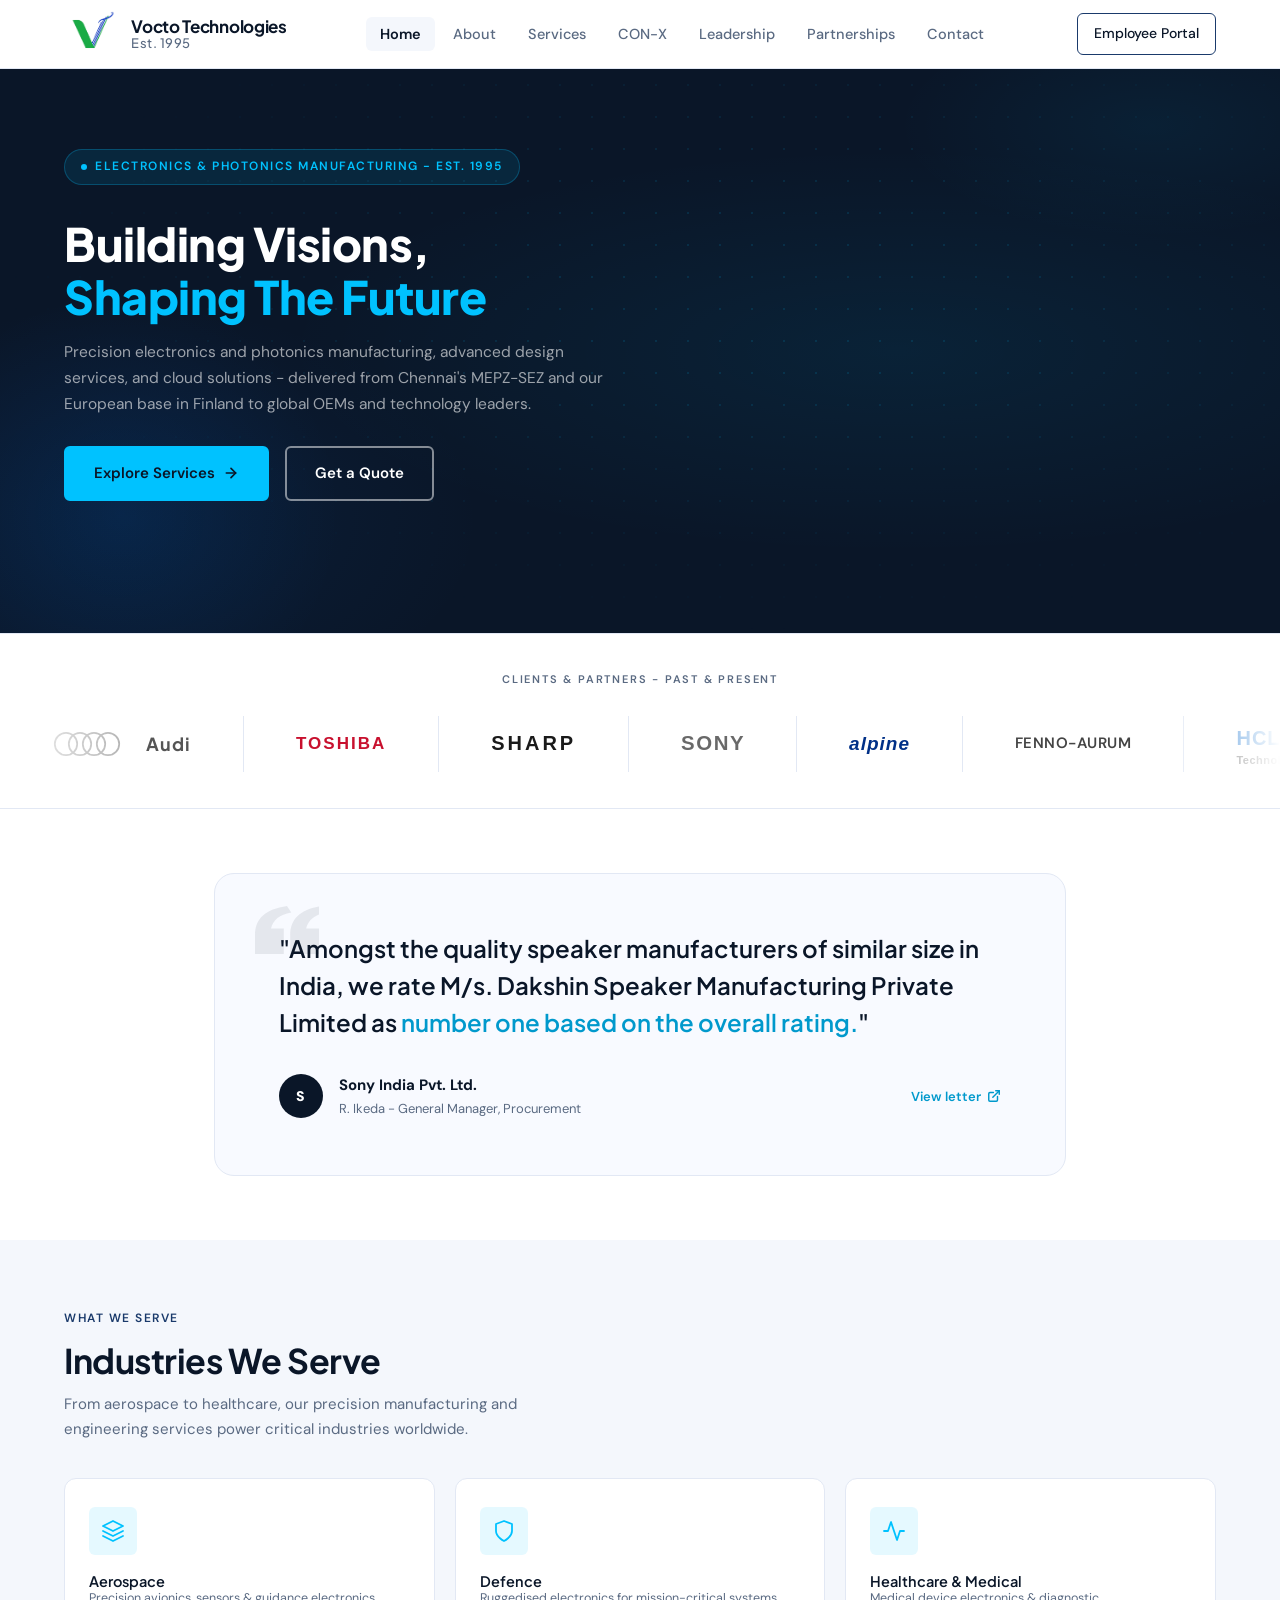
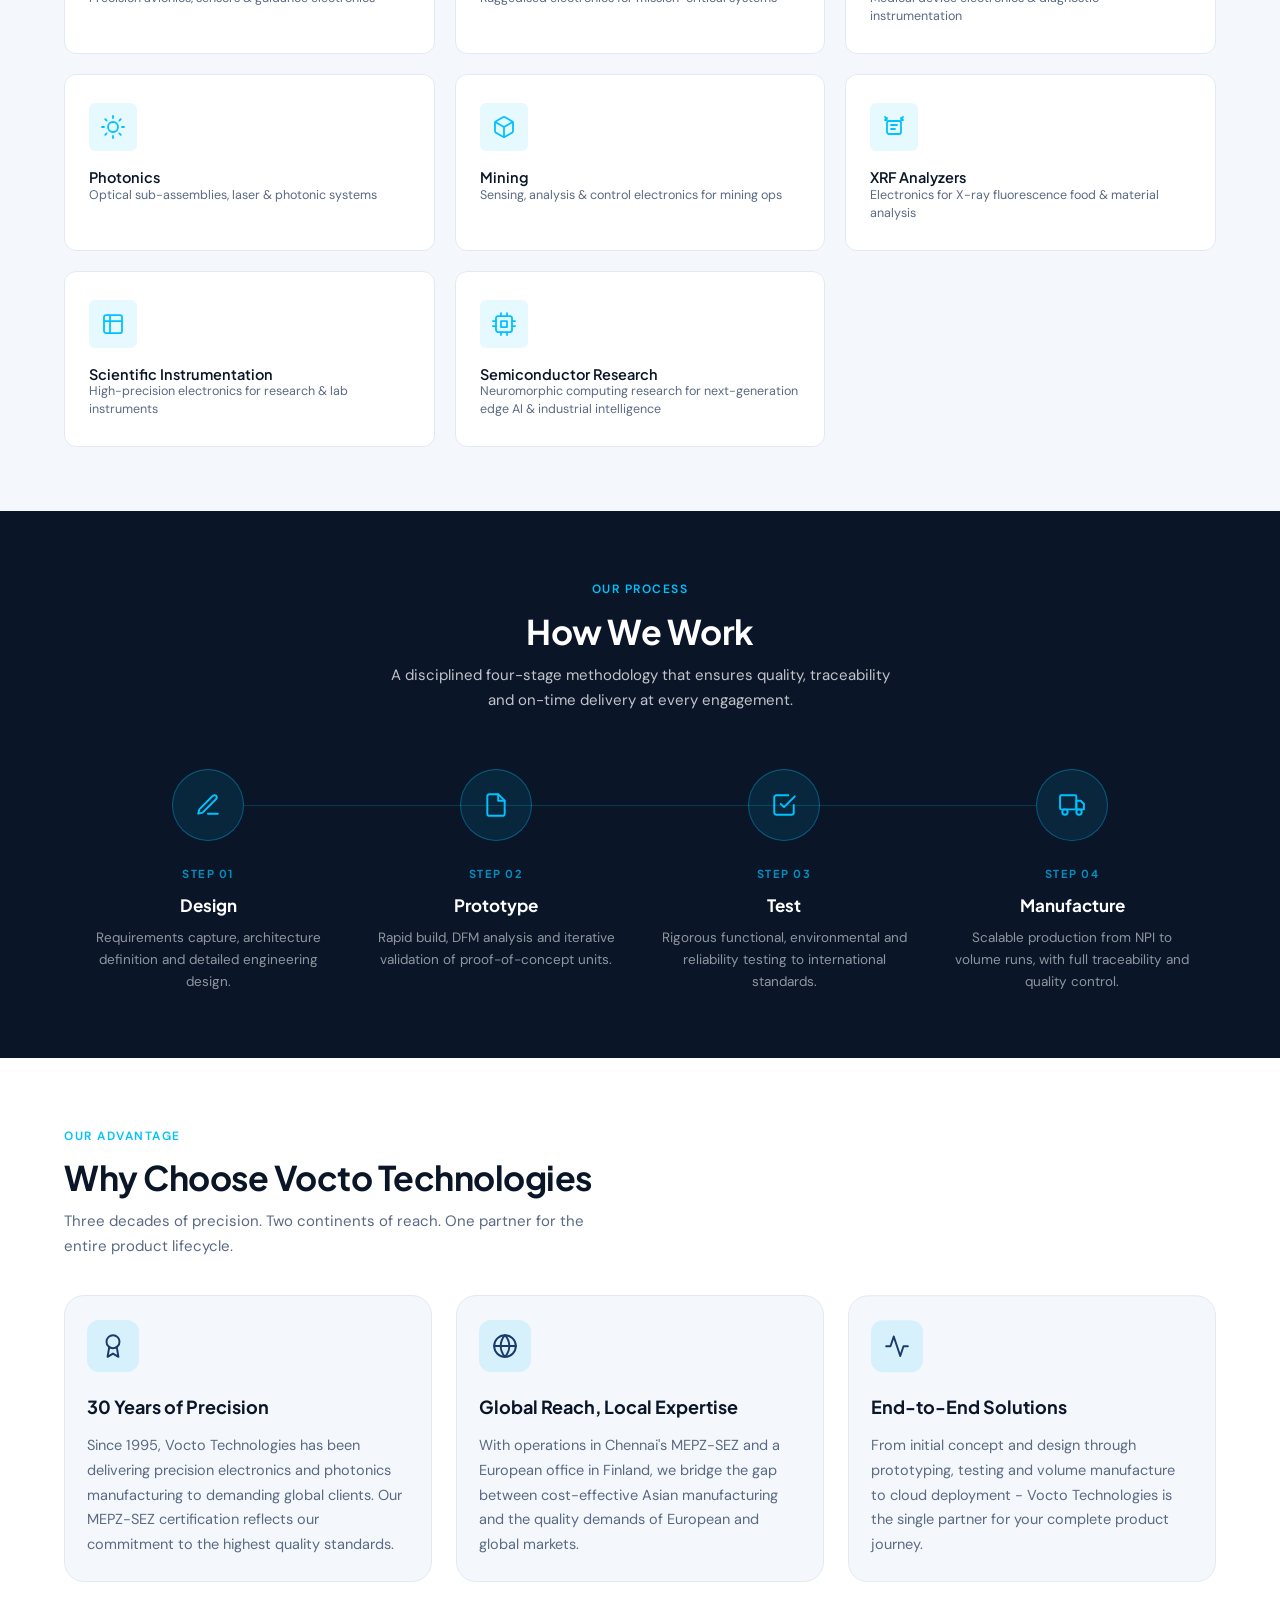
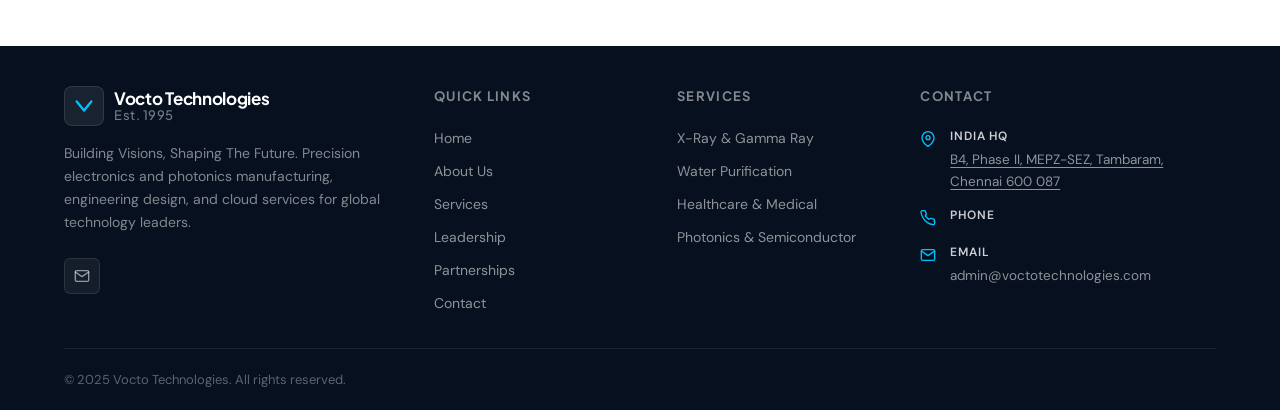
==== index.html @ 9bb6cfc8 "feat: careers page, footer resize, email/phone cleanup, no em dashes - Create /careers page with job" ====
<!DOCTYPE html>
<html lang="en">
<head>
  <!-- Google Analytics -->
  <script async src="https://www.googletagmanager.com/gtag/js?id=G-VE65S6VTBM"></script>
  <script>window.dataLayer=window.dataLayer||[];function gtag(){dataLayer.push(arguments)}gtag('js',new Date());gtag('config','G-VE65S6VTBM');</script>
  <meta charset="UTF-8" />
  <meta name="viewport" content="width=device-width, initial-scale=1.0" />
  <meta name="description" content="Vocto Technologies  -  Electronics, photonics manufacturing & engineering services from Chennai, India. Manufacturing, design, prototyping and cloud solutions for global clients." />
  <meta property="og:type" content="website" />
  <meta property="og:url" content="https://voctotech.com/" />
  <meta property="og:title" content="Vocto Technologies  -  Electronics &amp; Photonics Manufacturing, Chennai" />
  <meta property="og:description" content="30 years of precision electronics and photonics manufacturing. MEPZ-SEZ certified, ISO 9001:2000. Serving aerospace, defence, healthcare and global OEMs from Chennai, India and Finland." />
  <meta property="og:image" content="https://voctotech.com/logo.png" />
  <meta name="twitter:card" content="summary" />
  <meta name="twitter:title" content="Vocto Technologies" />
  <meta name="twitter:description" content="Precision electronics &amp; photonics manufacturing. EST. 1995. Chennai, India &amp; Finland." />
  <title>Vocto Technologies  -  Building Visions, Shaping The Future</title>
  <link rel="stylesheet" href="styles.css" />
  <link rel="icon" type="image/png" href="logo.png" />
  <link rel="apple-touch-icon" href="logo.png" />
</head>
<body>

  <!-- NAVIGATION -->
  <nav class="navbar" id="navbar">
    <div class="container">
      <div class="navbar-inner">
        <a href="/" class="logo" aria-label="Vocto Technologies Home">
          <img src="logo.png" alt="Vocto Technologies logo" class="logo-img" />
          <div class="logo-text">
            Vocto Technologies
            
          <span>Est. 1995</span>
          </div>
        </a>

        <ul class="nav-links" role="navigation">
          <li><a href="/" class="active">Home</a></li>
          <li><a href="/about">About</a></li>
          <li><a href="/services">Services</a></li>
          <li><a href="/con-x">CON-X</a></li>
          <li><a href="/leadership">Leadership</a></li>
          <li><a href="/partnerships">Partnerships</a></li>
          <li><a href="/contact">Contact</a></li>
        </ul>

        <a href="/portal/" class="btn-portal desktop-only">Employee Portal</a>

        <button class="hamburger" id="hamburger" aria-label="Toggle menu" aria-expanded="false">
          <span></span><span></span><span></span>
        </button>
      </div>

      <nav class="mobile-nav" id="mobileNav" aria-label="Mobile navigation">
        <a href="/" class="active">Home</a>
        <a href="/about">About</a>
        <a href="/services">Services</a>
        <a href="/con-x">CON-X</a>
        <a href="/leadership">Leadership</a>
        <a href="/partnerships">Partnerships</a>
        <a href="/contact">Contact</a>
        <a href="/portal/">Employee Portal</a>
      </nav>
    </div>
  </nav>

  <!-- HERO -->
  <section class="hero">
    <div class="container">
      <div class="hero-content">
        <div class="hero-badge">Electronics &amp; Photonics Manufacturing  -  Est. 1995</div>
        <h1>Building Visions,<br><span class="accent">Shaping The Future</span></h1>
        <p class="hero-sub">
          Precision electronics and photonics manufacturing, advanced design services, and cloud solutions  -  delivered from Chennai's MEPZ-SEZ and our European base in Finland to global OEMs and technology leaders.
        </p>
        <div class="hero-buttons">
          <a href="/services" class="btn btn-primary">
            Explore Services
            <svg xmlns="http://www.w3.org/2000/svg" width="16" height="16" viewBox="0 0 24 24" fill="none" stroke="currentColor" stroke-width="2.5" stroke-linecap="round" stroke-linejoin="round"><line x1="5" y1="12" x2="19" y2="12"/><polyline points="12 5 19 12 12 19"/></svg>
          </a>
          <a href="/contact" class="btn btn-outline">Get a Quote</a>
        </div>
        <div class="stats-bar">
          <div class="stat-item"><div class="stat-value">30+</div><div class="stat-label">Years Experience</div></div>
          <div class="stat-item"><div class="stat-value">4</div><div class="stat-label">Service Lines</div></div>
          <div class="stat-item"><div class="stat-value">2</div><div class="stat-label">Global Offices</div></div>
        </div>
      </div>
    </div>
  </section>

  <!-- CLIENT MARQUEE -->
  <div class="marquee-section">
    <div class="marquee-label">Clients &amp; Partners  -  Past &amp; Present</div>
    <div class="marquee-outer">
      <div class="marquee-track">
        <!-- Set 1 -->
        <div class="marquee-item">
          <svg class="brand-svg" viewBox="0 0 120 40" xmlns="http://www.w3.org/2000/svg">
            <circle cx="20" cy="20" r="16" fill="none" stroke="#888" stroke-width="2.5"/>
            <circle cx="40" cy="20" r="16" fill="none" stroke="#888" stroke-width="2.5"/>
            <circle cx="60" cy="20" r="16" fill="none" stroke="#888" stroke-width="2.5"/>
            <circle cx="80" cy="20" r="16" fill="none" stroke="#888" stroke-width="2.5"/>
          </svg>
          <span class="brand-name">Audi</span>
        </div>
        <div class="marquee-item">
          <span class="brand-wordmark toshiba">TOSHIBA</span>
        </div>
        <div class="marquee-item">
          <span class="brand-wordmark sharp">SHARP</span>
        </div>
        <div class="marquee-item">
          <svg class="brand-svg sony-svg" viewBox="0 0 80 28" xmlns="http://www.w3.org/2000/svg">
            <text x="0" y="22" font-family="Arial,sans-serif" font-weight="900" font-size="26" letter-spacing="2" fill="#1a1a1a">SONY</text>
          </svg>
        </div>
        <div class="marquee-item">
          <span class="brand-wordmark alpine">alpine</span>
        </div>
        <div class="marquee-item">
          <span class="brand-wordmark fenno">FENNO-AURUM</span>
        </div>
        <div class="marquee-item">
          <span class="brand-wordmark hcl">HCL <span class="hcl-sub">Technologies</span></span>
        </div>
        <!-- Set 2 (duplicate for seamless loop) -->
        <div class="marquee-item">
          <svg class="brand-svg" viewBox="0 0 120 40" xmlns="http://www.w3.org/2000/svg">
            <circle cx="20" cy="20" r="16" fill="none" stroke="#888" stroke-width="2.5"/>
            <circle cx="40" cy="20" r="16" fill="none" stroke="#888" stroke-width="2.5"/>
            <circle cx="60" cy="20" r="16" fill="none" stroke="#888" stroke-width="2.5"/>
            <circle cx="80" cy="20" r="16" fill="none" stroke="#888" stroke-width="2.5"/>
          </svg>
          <span class="brand-name">Audi</span>
        </div>
        <div class="marquee-item">
          <span class="brand-wordmark toshiba">TOSHIBA</span>
        </div>
        <div class="marquee-item">
          <span class="brand-wordmark sharp">SHARP</span>
        </div>
        <div class="marquee-item">
          <svg class="brand-svg sony-svg" viewBox="0 0 80 28" xmlns="http://www.w3.org/2000/svg">
            <text x="0" y="22" font-family="Arial,sans-serif" font-weight="900" font-size="26" letter-spacing="2" fill="#1a1a1a">SONY</text>
          </svg>
        </div>
        <div class="marquee-item">
          <span class="brand-wordmark alpine">alpine</span>
        </div>
        <div class="marquee-item">
          <span class="brand-wordmark fenno">FENNO-AURUM</span>
        </div>
        <div class="marquee-item">
          <span class="brand-wordmark hcl">HCL <span class="hcl-sub">Technologies</span></span>
        </div>
      </div>
    </div>
  </div>

  <!-- TESTIMONIAL -->
  <section class="section section-white">
    <div class="container" style="max-width:900px;">
      <div style="background:#F8FAFF;border:1px solid var(--border);border-radius:var(--radius-lg);padding:56px 64px;position:relative;">
        <svg style="position:absolute;top:32px;left:40px;opacity:0.08;" width="64" height="48" viewBox="0 0 64 48" fill="var(--navy)"><path d="M0 48V29.333C0 12.267 10.667 3.2 32 0l4.267 6.4C24.533 8.533 18.133 13.867 16 22.4H28.8V48H0zm35.2 0V29.333C35.2 12.267 45.867 3.2 67.2 0l4.267 6.4C59.733 8.533 53.333 13.867 51.2 22.4H64V48H35.2z"/></svg>
        <p style="font-family:var(--font-head);font-size:clamp(18px,2.5vw,24px);font-weight:600;color:var(--navy);line-height:1.55;margin-bottom:32px;position:relative;">
          "Amongst the quality speaker manufacturers of similar size in India, we rate M/s. Dakshin Speaker Manufacturing Private Limited as <span style="color:var(--cyan-dark);">number one based on the overall rating.</span>"
        </p>
        <div style="display:flex;align-items:center;gap:16px;">
          <div style="width:44px;height:44px;background:var(--navy);border-radius:50%;display:flex;align-items:center;justify-content:center;flex-shrink:0;">
            <span style="color:white;font-weight:900;font-size:14px;letter-spacing:1px;">S</span>
          </div>
          <div>
            <div style="font-weight:700;color:var(--navy);font-size:15px;">Sony India Pvt. Ltd.</div>
            <div style="font-size:13px;color:var(--text-muted);">R. Ikeda  -  General Manager, Procurement</div>
          </div>
          <a href="#" onclick="openAppreciation('appreciation-sony.jpg','Sony India Customer Appreciation');return false;" style="margin-left:auto;font-size:13px;font-weight:600;color:var(--cyan-dark);display:flex;align-items:center;gap:6px;white-space:nowrap;">
            View letter
            <svg xmlns="http://www.w3.org/2000/svg" width="14" height="14" viewBox="0 0 24 24" fill="none" stroke="currentColor" stroke-width="2.5" stroke-linecap="round" stroke-linejoin="round"><path d="M18 13v6a2 2 0 0 1-2 2H5a2 2 0 0 1-2-2V8a2 2 0 0 1 2-2h6"/><polyline points="15 3 21 3 21 9"/><line x1="10" y1="14" x2="21" y2="3"/></svg>
          </a>
        </div>
      </div>
    </div>
  </section>

  <!-- LIGHTBOX -->
  <div id="appreciation-lightbox" style="display:none;position:fixed;inset:0;z-index:1000;background:rgba(0,0,0,0.92);align-items:center;justify-content:center;padding:24px;cursor:zoom-out;">
    <button onclick="closeAppreciation()" style="position:fixed;top:20px;right:24px;background:rgba(255,255,255,0.15);border:none;color:#fff;font-size:28px;width:44px;height:44px;border-radius:50%;cursor:pointer;display:flex;align-items:center;justify-content:center;">&#x2715;</button>
    <img id="appreciation-lightbox-img" src="" alt="" style="max-width:100%;max-height:90vh;border-radius:8px;box-shadow:0 24px 80px rgba(0,0,0,0.8);object-fit:contain;" />
  </div>

  <!-- INDUSTRIES WE SERVE -->
  <section class="section section-light">
    <div class="container">
      <div class="section-header">
        <span class="section-label dark">What We Serve</span>
        <h2 class="section-title">Industries We Serve</h2>
        <p class="section-desc">From aerospace to healthcare, our precision manufacturing and engineering services power critical industries worldwide.</p>
      </div>
      <div class="industries-grid">

        <!-- Aerospace -->
        <div class="industry-card">
          <div class="industry-visual" style="background:linear-gradient(135deg,#0a1628 60%,#0e2a5e);"><svg viewBox="0 0 80 60" xmlns="http://www.w3.org/2000/svg" fill="none" stroke="rgba(0,194,255,0.7)" stroke-width="1"><path d="M40 10 L10 40 L40 34 L70 40 Z"/><path d="M40 34 L40 52"/><path d="M28 38 L18 50"/><path d="M52 38 L62 50"/><circle cx="40" cy="22" r="3" fill="rgba(0,194,255,0.4)" stroke="none"/><path d="M5 20 Q20 15 40 10 Q60 15 75 20" stroke-dasharray="3 3"/></svg></div>
          <div class="industry-icon"><svg xmlns="http://www.w3.org/2000/svg" viewBox="0 0 24 24" fill="none" stroke="currentColor" stroke-width="1.8" stroke-linecap="round" stroke-linejoin="round"><path d="M12 2L2 7l10 5 10-5-10-5z"/><path d="M2 17l10 5 10-5"/><path d="M2 12l10 5 10-5"/></svg></div>
          <div><span class="industry-name">Aerospace</span><p class="industry-desc">Precision avionics, sensors &amp; guidance electronics</p></div>
        </div>

        <!-- Defence -->
        <div class="industry-card">
          <div class="industry-visual" style="background:linear-gradient(135deg,#0f1f0f 60%,#1a3a1a);"><svg viewBox="0 0 80 60" xmlns="http://www.w3.org/2000/svg" fill="none" stroke="rgba(0,194,255,0.7)" stroke-width="1"><path d="M40 8 L20 18 L20 36 Q20 50 40 54 Q60 50 60 36 L60 18 Z"/><path d="M30 32 L36 38 L50 24" stroke="rgba(0,194,255,0.9)" stroke-width="2"/></svg></div>
          <div class="industry-icon"><svg xmlns="http://www.w3.org/2000/svg" viewBox="0 0 24 24" fill="none" stroke="currentColor" stroke-width="1.8" stroke-linecap="round" stroke-linejoin="round"><path d="M12 22s8-4 8-10V5l-8-3-8 3v7c0 6 8 10 8 10z"/></svg></div>
          <div><span class="industry-name">Defence</span><p class="industry-desc">Ruggedised electronics for mission-critical systems</p></div>
        </div>

        <!-- Healthcare -->
        <div class="industry-card">
          <div class="industry-visual" style="background:linear-gradient(135deg,#0a1628 60%,#1a2a40);"><svg viewBox="0 0 80 60" xmlns="http://www.w3.org/2000/svg" fill="none" stroke="rgba(0,194,255,0.7)" stroke-width="1"><polyline points="5,30 18,30 24,14 32,46 40,22 48,38 56,30 70,30 75,30"/><circle cx="40" cy="22" r="2" fill="rgba(0,194,255,0.6)" stroke="none"/></svg></div>
          <div class="industry-icon"><svg xmlns="http://www.w3.org/2000/svg" viewBox="0 0 24 24" fill="none" stroke="currentColor" stroke-width="1.8" stroke-linecap="round" stroke-linejoin="round"><path d="M22 12h-4l-3 9L9 3l-3 9H2"/></svg></div>
          <div><span class="industry-name">Healthcare &amp; Medical</span><p class="industry-desc">Medical device electronics &amp; diagnostic instrumentation</p></div>
        </div>

        <!-- Photonics -->
        <div class="industry-card">
          <div class="industry-visual" style="background:linear-gradient(135deg,#0a1628 60%,#0d2040);"><svg viewBox="0 0 80 60" xmlns="http://www.w3.org/2000/svg" fill="none" stroke="rgba(0,194,255,0.7)" stroke-width="1"><circle cx="40" cy="30" r="12"/><circle cx="40" cy="30" r="4" fill="rgba(0,194,255,0.3)"/><line x1="40" y1="5" x2="40" y2="14"/><line x1="40" y1="46" x2="40" y2="55"/><line x1="15" y1="30" x2="24" y2="30"/><line x1="56" y1="30" x2="65" y2="30"/><line x1="23" y1="13" x2="29" y2="19"/><line x1="51" y1="41" x2="57" y2="47"/><line x1="57" y1="13" x2="51" y2="19"/><line x1="29" y1="41" x2="23" y2="47"/></svg></div>
          <div class="industry-icon"><svg xmlns="http://www.w3.org/2000/svg" viewBox="0 0 24 24" fill="none" stroke="currentColor" stroke-width="1.8" stroke-linecap="round" stroke-linejoin="round"><circle cx="12" cy="12" r="5"/><line x1="12" y1="1" x2="12" y2="3"/><line x1="12" y1="21" x2="12" y2="23"/><line x1="4.22" y1="4.22" x2="5.64" y2="5.64"/><line x1="18.36" y1="18.36" x2="19.78" y2="19.78"/><line x1="1" y1="12" x2="3" y2="12"/><line x1="21" y1="12" x2="23" y2="12"/><line x1="4.22" y1="19.78" x2="5.64" y2="18.36"/><line x1="18.36" y1="5.64" x2="19.78" y2="4.22"/></svg></div>
          <div><span class="industry-name">Photonics</span><p class="industry-desc">Optical sub-assemblies, laser &amp; photonic systems</p></div>
        </div>

        <!-- Mining -->
        <div class="industry-card">
          <div class="industry-visual" style="background:linear-gradient(135deg,#1a1205 60%,#2a1e08);"><svg viewBox="0 0 80 60" xmlns="http://www.w3.org/2000/svg" fill="none" stroke="rgba(0,194,255,0.7)" stroke-width="1"><path d="M15 50 L40 10 L65 50 Z"/><line x1="40" y1="10" x2="40" y2="50"/><line x1="27" y1="30" x2="53" y2="30"/><circle cx="40" cy="10" r="3" fill="rgba(0,194,255,0.4)" stroke="none"/></svg></div>
          <div class="industry-icon"><svg xmlns="http://www.w3.org/2000/svg" viewBox="0 0 24 24" fill="none" stroke="currentColor" stroke-width="1.8" stroke-linecap="round" stroke-linejoin="round"><path d="M21 16V8a2 2 0 0 0-1-1.73l-7-4a2 2 0 0 0-2 0l-7 4A2 2 0 0 0 3 8v8a2 2 0 0 0 1 1.73l7 4a2 2 0 0 0 2 0l7-4A2 2 0 0 0 21 16z"/><polyline points="3.27 6.96 12 12.01 20.73 6.96"/><line x1="12" y1="22.08" x2="12" y2="12"/></svg></div>
          <div><span class="industry-name">Mining</span><p class="industry-desc">Sensing, analysis &amp; control electronics for mining ops</p></div>
        </div>

        <!-- XRF -->
        <div class="industry-card">
          <div class="industry-visual" style="background:linear-gradient(135deg,#0a1628 60%,#1a0a2e);"><svg viewBox="0 0 80 60" xmlns="http://www.w3.org/2000/svg" fill="none" stroke="rgba(0,194,255,0.7)" stroke-width="1"><rect x="20" y="15" width="40" height="30" rx="4"/><line x1="28" y1="25" x2="52" y2="25"/><line x1="28" y1="33" x2="44" y2="33"/><path d="M40 10 L40 15"/><path d="M40 45 L40 50"/><circle cx="40" cy="30" r="5" stroke="rgba(0,194,255,0.5)" fill="rgba(0,194,255,0.08)"/></svg></div>
          <div class="industry-icon"><svg xmlns="http://www.w3.org/2000/svg" viewBox="0 0 24 24" fill="none" stroke="currentColor" stroke-width="1.8" stroke-linecap="round" stroke-linejoin="round"><path d="M3 2l1.5 1.5M5 5H3M5 3l-2 2M21 2l-1.5 1.5M19 5h2M19 3l2 2"/><rect x="5" y="6" width="14" height="13" rx="2"/><path d="M9 10h6M9 14h4"/></svg></div>
          <div><span class="industry-name">XRF Analyzers</span><p class="industry-desc">Electronics for X-ray fluorescence food &amp; material analysis</p></div>
        </div>

        <!-- Scientific Instrumentation -->
        <div class="industry-card">
          <div class="industry-visual" style="background:linear-gradient(135deg,#0a1628 60%,#002040);"><svg viewBox="0 0 80 60" xmlns="http://www.w3.org/2000/svg" fill="none" stroke="rgba(0,194,255,0.7)" stroke-width="1"><rect x="10" y="10" width="60" height="40" rx="3"/><rect x="18" y="18" width="20" height="24" rx="2"/><circle cx="52" cy="25" r="6"/><line x1="52" y1="31" x2="52" y2="42"/><line x1="46" y1="42" x2="58" y2="42"/><line x1="42" y1="22" x2="18" y2="22"/><line x1="38" y1="28" x2="18" y2="28"/><line x1="34" y1="34" x2="18" y2="34"/></svg></div>
          <div class="industry-icon"><svg xmlns="http://www.w3.org/2000/svg" viewBox="0 0 24 24" fill="none" stroke="currentColor" stroke-width="1.8" stroke-linecap="round" stroke-linejoin="round"><path d="M9 3H5a2 2 0 0 0-2 2v4m6-6h10a2 2 0 0 1 2 2v4M9 3v18m0 0h10a2 2 0 0 0 2-2V9M9 21H5a2 2 0 0 1-2-2V9m0 0h18"/></svg></div>
          <div><span class="industry-name">Scientific Instrumentation</span><p class="industry-desc">High-precision electronics for research &amp; lab instruments</p></div>
        </div>

        <!-- Semiconductor Research (spans last slot) -->
        <div class="industry-card">
          <div class="industry-visual" style="background:linear-gradient(135deg,#0a0a1a 60%,#1a0a28);"><svg viewBox="0 0 80 60" xmlns="http://www.w3.org/2000/svg" fill="none" stroke="rgba(0,194,255,0.7)" stroke-width="1"><rect x="60" y="15" width="40" height="30" rx="3"/><rect x="68" y="23" width="24" height="14" rx="2"/><line x1="68" y1="8" x2="68" y2="15"/><line x1="80" y1="8" x2="80" y2="15"/><line x1="92" y1="8" x2="92" y2="15"/><line x1="68" y1="45" x2="68" y2="52"/><line x1="80" y1="45" x2="80" y2="52"/><line x1="92" y1="45" x2="92" y2="52"/><line x1="20" y1="28" x2="60" y2="28"/><line x1="20" y1="32" x2="60" y2="32"/><line x1="100" y1="28" x2="140" y2="28"/><line x1="100" y1="32" x2="140" y2="32"/><circle cx="20" cy="30" r="4" fill="rgba(0,194,255,0.3)" stroke="rgba(0,194,255,0.8)"/><circle cx="140" cy="30" r="4" fill="rgba(0,194,255,0.3)" stroke="rgba(0,194,255,0.8)"/><circle cx="80" cy="30" r="3" fill="rgba(0,194,255,0.5)" stroke="none"/></svg></div>
          <div class="industry-icon"><svg xmlns="http://www.w3.org/2000/svg" viewBox="0 0 24 24" fill="none" stroke="currentColor" stroke-width="1.8" stroke-linecap="round" stroke-linejoin="round"><rect x="4" y="4" width="16" height="16" rx="2"/><rect x="9" y="9" width="6" height="6"/><line x1="9" y1="1" x2="9" y2="4"/><line x1="15" y1="1" x2="15" y2="4"/><line x1="9" y1="20" x2="9" y2="23"/><line x1="15" y1="20" x2="15" y2="23"/><line x1="20" y1="9" x2="23" y2="9"/><line x1="20" y1="14" x2="23" y2="14"/><line x1="1" y1="9" x2="4" y2="9"/><line x1="1" y1="14" x2="4" y2="14"/></svg></div>
          <div><span class="industry-name">Semiconductor Research</span><p class="industry-desc">Neuromorphic computing research for next-generation edge AI &amp; industrial intelligence</p></div>
        </div>

      </div>
    </div>
  </section>


  <!-- HOW WE WORK  -  PROCESS STRIP -->
  <section class="process-strip">
    <div class="container">
      <div class="section-header centered" style="margin-bottom: 56px;">
        <span class="section-label">Our Process</span>
        <h2 class="section-title light">How We Work</h2>
        <p class="section-desc light" style="margin: 0 auto;">A disciplined four-stage methodology that ensures quality, traceability and on-time delivery at every engagement.</p>
      </div>
      <div class="process-steps">

        <div class="process-step">
          <div class="process-number">
            <svg xmlns="http://www.w3.org/2000/svg" viewBox="0 0 24 24" fill="none" stroke="currentColor" stroke-width="1.8" stroke-linecap="round" stroke-linejoin="round"><path d="M12 20h9"/><path d="M16.5 3.5a2.121 2.121 0 0 1 3 3L7 19l-4 1 1-4L16.5 3.5z"/></svg>
          </div>
          <div class="process-step-num">Step 01</div>
          <h4>Design</h4>
          <p>Requirements capture, architecture definition and detailed engineering design.</p>
        </div>

        <div class="process-step">
          <div class="process-number">
            <svg xmlns="http://www.w3.org/2000/svg" viewBox="0 0 24 24" fill="none" stroke="currentColor" stroke-width="1.8" stroke-linecap="round" stroke-linejoin="round"><path d="M14 2H6a2 2 0 0 0-2 2v16a2 2 0 0 0 2 2h12a2 2 0 0 0 2-2V8z"/><polyline points="14 2 14 8 20 8"/></svg>
          </div>
          <div class="process-step-num">Step 02</div>
          <h4>Prototype</h4>
          <p>Rapid build, DFM analysis and iterative validation of proof-of-concept units.</p>
        </div>

        <div class="process-step">
          <div class="process-number">
            <svg xmlns="http://www.w3.org/2000/svg" viewBox="0 0 24 24" fill="none" stroke="currentColor" stroke-width="1.8" stroke-linecap="round" stroke-linejoin="round"><polyline points="9 11 12 14 22 4"/><path d="M21 12v7a2 2 0 0 1-2 2H5a2 2 0 0 1-2-2V5a2 2 0 0 1 2-2h11"/></svg>
          </div>
          <div class="process-step-num">Step 03</div>
          <h4>Test</h4>
          <p>Rigorous functional, environmental and reliability testing to international standards.</p>
        </div>

        <div class="process-step">
          <div class="process-number">
            <svg xmlns="http://www.w3.org/2000/svg" viewBox="0 0 24 24" fill="none" stroke="currentColor" stroke-width="1.8" stroke-linecap="round" stroke-linejoin="round"><rect x="1" y="3" width="15" height="13" rx="1"/><polygon points="16 8 20 8 23 11 23 16 16 16 16 8"/><circle cx="5.5" cy="18.5" r="2.5"/><circle cx="18.5" cy="18.5" r="2.5"/></svg>
          </div>
          <div class="process-step-num">Step 04</div>
          <h4>Manufacture</h4>
          <p>Scalable production from NPI to volume runs, with full traceability and quality control.</p>
        </div>

      </div>
    </div>
  </section>

  <!-- WHY CHOOSE US -->
  <section class="section section-white">
    <div class="container">
      <div class="section-header">
        <span class="section-label">Our Advantage</span>
        <h2 class="section-title">Why Choose Vocto Technologies</h2>
        <p class="section-desc">Three decades of precision. Two continents of reach. One partner for the entire product lifecycle.</p>
      </div>
      <div class="why-grid">

        <div class="why-card">
          <div class="why-card-icon">
            <svg xmlns="http://www.w3.org/2000/svg" viewBox="0 0 24 24" fill="none" stroke="currentColor" stroke-width="1.8" stroke-linecap="round" stroke-linejoin="round"><circle cx="12" cy="8" r="6"/><path d="M15.477 12.89 17 22l-5-3-5 3 1.523-9.11"/></svg>
          </div>
          <h3>30 Years of Precision</h3>
          <p>Since 1995, Vocto Technologies has been delivering precision electronics and photonics manufacturing to demanding global clients. Our MEPZ-SEZ certification reflects our commitment to the highest quality standards.</p>
        </div>

        <div class="why-card">
          <div class="why-card-icon">
            <svg xmlns="http://www.w3.org/2000/svg" viewBox="0 0 24 24" fill="none" stroke="currentColor" stroke-width="1.8" stroke-linecap="round" stroke-linejoin="round"><circle cx="12" cy="12" r="10"/><line x1="2" y1="12" x2="22" y2="12"/><path d="M12 2a15.3 15.3 0 0 1 4 10 15.3 15.3 0 0 1-4 10 15.3 15.3 0 0 1-4-10 15.3 15.3 0 0 1 4-10z"/></svg>
          </div>
          <h3>Global Reach, Local Expertise</h3>
          <p>With operations in Chennai's MEPZ-SEZ and a European office in Finland, we bridge the gap between cost-effective Asian manufacturing and the quality demands of European and global markets.</p>
        </div>

        <div class="why-card">
          <div class="why-card-icon">
            <svg xmlns="http://www.w3.org/2000/svg" viewBox="0 0 24 24" fill="none" stroke="currentColor" stroke-width="1.8" stroke-linecap="round" stroke-linejoin="round"><polyline points="22 12 18 12 15 21 9 3 6 12 2 12"/></svg>
          </div>
          <h3>End-to-End Solutions</h3>
          <p>From initial concept and design through prototyping, testing and volume manufacture to cloud deployment  -  Vocto Technologies is the single partner for your complete product journey.</p>
        </div>

      </div>
    </div>
  </section>



  <!-- FOOTER -->
  <footer class="footer">
    <div class="container">
      <div class="footer-grid">

        <!-- Col 1: Logo + Tagline -->
        <div class="footer-col">
          <div class="footer-logo">
            <div class="logo-mark">
              <svg xmlns="http://www.w3.org/2000/svg" viewBox="0 0 24 24" fill="none" stroke="#00C2FF" stroke-width="2.5" stroke-linecap="round" stroke-linejoin="round"><polyline points="20 7 12 17 4 7"></polyline></svg>
            </div>
            <div class="logo-text">
              Vocto Technologies
              
            <span>Est. 1995</span>
          </div>
          </div>
          <p class="footer-tagline">Building Visions, Shaping The Future. Precision electronics and photonics manufacturing, engineering design, and cloud services for global technology leaders.</p>
          <div class="footer-socials">
            <a href="mailto:admin@voctotechnologies.com" class="social-link" aria-label="Email">
              <svg xmlns="http://www.w3.org/2000/svg" viewBox="0 0 24 24" fill="none" stroke="currentColor" stroke-width="2" stroke-linecap="round" stroke-linejoin="round"><path d="M4 4h16c1.1 0 2 .9 2 2v12c0 1.1-.9 2-2 2H4c-1.1 0-2-.9-2-2V6c0-1.1.9-2 2-2z"/><polyline points="22,6 12,13 2,6"/></svg>
            </a>
          </div>
        </div>

        <!-- Col 2: Quick Links -->
        <div class="footer-col">
          <h4>Quick Links</h4>
          <ul class="footer-links">
            <li><a href="/">Home</a></li>
            <li><a href="/about">About Us</a></li>
            <li><a href="/services">Services</a></li>
            <li><a href="/leadership">Leadership</a></li>
            <li><a href="/partnerships">Partnerships</a></li>
            <li><a href="/contact">Contact</a></li>
          </ul>
        </div>

        <!-- Col 3: Services -->
        <div class="footer-col">
          <h4>Services</h4>
          <ul class="footer-links">
            <li><a href="/services">X-Ray &amp; Gamma Ray</a></li>
            <li><a href="/services">Water Purification</a></li>
            <li><a href="/services">Healthcare &amp; Medical</a></li>
            <li><a href="/services">Photonics &amp; Semiconductor</a></li>
          </ul>
        </div>

        <!-- Col 4: Contact -->
        <div class="footer-col">
          <h4>Contact</h4>
          <div class="footer-contact-item">
            <div class="footer-contact-icon">
              <svg xmlns="http://www.w3.org/2000/svg" viewBox="0 0 24 24" fill="none" stroke="currentColor" stroke-width="2" stroke-linecap="round" stroke-linejoin="round"><path d="M21 10c0 7-9 13-9 13s-9-6-9-13a9 9 0 0 1 18 0z"/><circle cx="12" cy="10" r="3"/></svg>
            </div>
            <div class="footer-contact-text">
              <strong>India HQ</strong>
              <a href="https://maps.app.goo.gl/ownQX5rhcLpMVY3n8" target="_blank" rel="noopener" style="color:inherit;text-decoration:underline;text-underline-offset:3px;">B4, Phase II, MEPZ-SEZ, Tambaram, Chennai 600 087</a>
            </div>
          </div>
          <div class="footer-contact-item">
            <div class="footer-contact-icon">
              <svg xmlns="http://www.w3.org/2000/svg" viewBox="0 0 24 24" fill="none" stroke="currentColor" stroke-width="2" stroke-linecap="round" stroke-linejoin="round"><path d="M22 16.92v3a2 2 0 0 1-2.18 2 19.79 19.79 0 0 1-8.63-3.07A19.5 19.5 0 0 1 4.69 12 19.79 19.79 0 0 1 1.61 3.42 2 2 0 0 1 3.58 1h3a2 2 0 0 1 2 1.72c.127.96.361 1.903.7 2.81a2 2 0 0 1-.45 2.11L7.91 8.55a16 16 0 0 0 5.55 5.55l.92-.92a2 2 0 0 1 2.11-.45c.907.339 1.85.573 2.81.7A2 2 0 0 1 21 16.92z"/></svg>
            </div>
            <div class="footer-contact-text">
              <strong>Phone</strong>
              
            </div>
          </div>
          <div class="footer-contact-item">
            <div class="footer-contact-icon">
              <svg xmlns="http://www.w3.org/2000/svg" viewBox="0 0 24 24" fill="none" stroke="currentColor" stroke-width="2" stroke-linecap="round" stroke-linejoin="round"><path d="M4 4h16c1.1 0 2 .9 2 2v12c0 1.1-.9 2-2 2H4c-1.1 0-2-.9-2-2V6c0-1.1.9-2 2-2z"/><polyline points="22,6 12,13 2,6"/></svg>
            </div>
            <div class="footer-contact-text">
              <strong>Email</strong>
              admin@voctotechnologies.com
            </div>
          </div>
        </div>

      </div>

      <!-- Copyright Bar -->
      <div class="footer-bottom">
        <p class="footer-copy">&copy; 2025 Vocto Technologies. All rights reserved. </p>
        <div class="footer-bottom-links">
          
          
        </div>
      </div>
    </div>
  </footer>

  <script>
    // Sticky nav scroll effect
    const navbar = document.getElementById('navbar');
    window.addEventListener('scroll', () => {
      if (window.scrollY > 60) {
        navbar.classList.add('scrolled');
      } else {
        navbar.classList.remove('scrolled');
      }
    });

    // Hamburger menu toggle
    const hamburger = document.getElementById('hamburger');
    const mobileNav = document.getElementById('mobileNav');

    hamburger.addEventListener('click', () => {
      const isOpen = mobileNav.classList.toggle('open');
      hamburger.classList.toggle('open', isOpen);
      hamburger.setAttribute('aria-expanded', isOpen);
    });

    // Close mobile nav on link click
    mobileNav.querySelectorAll('a').forEach(link => {
      link.addEventListener('click', () => {
        mobileNav.classList.remove('open');
        hamburger.classList.remove('open');
        hamburger.setAttribute('aria-expanded', false);
      });
    });

    // Appreciation lightbox
    function openAppreciation(src, alt) {
      const lb = document.getElementById('appreciation-lightbox');
      document.getElementById('appreciation-lightbox-img').src = src;
      document.getElementById('appreciation-lightbox-img').alt = alt;
      lb.style.display = 'flex';
      document.body.style.overflow = 'hidden';
    }
    function closeAppreciation() {
      document.getElementById('appreciation-lightbox').style.display = 'none';
      document.body.style.overflow = '';
    }
    document.getElementById('appreciation-lightbox').addEventListener('click', function(e) {
      if (e.target === this) closeAppreciation();
    });
    document.addEventListener('keydown', function(e) {
      if (e.key === 'Escape') closeAppreciation();
    });

    // Animated counters

    (function () {
      const counters = document.querySelectorAll('.counter-value[data-target]');
      let animated = false;

      function animateCounter(el) {
        const target = parseInt(el.dataset.target, 10);
        const suffix = el.dataset.suffix || '';
        const divide = el.dataset.divide ? parseInt(el.dataset.divide, 10) : null;
        const duration = 1500;
        const startTime = performance.now();

        function update(currentTime) {
          const elapsed = currentTime - startTime;
          const progress = Math.min(elapsed / duration, 1);
          // ease out cubic
          const eased = 1 - Math.pow(1 - progress, 3);
          const current = Math.round(eased * target);
          if (divide) {
            el.textContent = (current / divide) + suffix;
          } else {
            el.textContent = current + suffix;
          }
          if (progress < 1) {
            requestAnimationFrame(update);
          }
        }
        requestAnimationFrame(update);
      }

      const observer = new IntersectionObserver(function (entries) {
        entries.forEach(function (entry) {
          if (entry.isIntersecting && !animated) {
            animated = true;
            counters.forEach(animateCounter);
            observer.disconnect();
          }
        });
      }, { threshold: 0.3 });

      const strip = document.querySelector('.counter-strip');
      if (strip) observer.observe(strip);
    })();
  </script>
  <script src="https://cdnjs.cloudflare.com/ajax/libs/gsap/3.12.5/gsap.min.js"></script>
  <script src="https://cdnjs.cloudflare.com/ajax/libs/gsap/3.12.5/ScrollTrigger.min.js"></script>
  <script src="/animations.js"></script>
</body>
</html>
---- styles.css ----
/* =========================================================
   Vocto Technologies — Shared Stylesheet
   ========================================================= */

/* --- Google Fonts --- */
@import url('https://fonts.googleapis.com/css2?family=Plus+Jakarta+Sans:wght@400;500;600;700;800&family=DM+Sans:ital,opsz,wght@0,9..40,300;0,9..40,400;0,9..40,500;0,9..40,600;1,9..40,400&display=swap');

/* --- CSS Variables --- */
:root {
  --navy: #0A1628;
  --navy-mid: #1A3A6B;
  --cyan: #00C2FF;
  --cyan-dark: #0099CC;
  --light-bg: #F4F7FC;
  --white: #ffffff;
  --text-dark: #0A1628;
  --text-muted: #5A6A82;
  --text-light: rgba(255, 255, 255, 0.75);
  --border: #E2E8F4;
  --orange: #FF6B35;
  --orange-dark: #e85a20;
  --shadow-sm: 0 2px 8px rgba(10, 22, 40, 0.08);
  --shadow-md: 0 8px 32px rgba(10, 22, 40, 0.12);
  --shadow-lg: 0 16px 64px rgba(10, 22, 40, 0.18);
  --radius-sm: 6px;
  --radius-md: 12px;
  --radius-lg: 20px;
  --transition: 0.3s ease;
  --font-head: 'Plus Jakarta Sans', sans-serif;
  --font-body: 'DM Sans', sans-serif;
  --max-w: 1200px;
}

/* --- Reset --- */
*, *::before, *::after {
  box-sizing: border-box;
  margin: 0;
  padding: 0;
}

html {
  scroll-behavior: smooth;
  font-size: 16px;
}

body {
  font-family: var(--font-body);
  color: var(--text-dark);
  background: var(--white);
  line-height: 1.65;
  -webkit-font-smoothing: antialiased;
  -moz-osx-font-smoothing: grayscale;
  animation: vt-page-in 0.5s ease-out forwards;
  transition: opacity 0.35s ease;
}

@keyframes vt-page-in {
  from { opacity: 0; }
  to   { opacity: 1; }
}

img { display: block; max-width: 100%; }
a { color: inherit; text-decoration: none; }
ul, ol { list-style: none; }
button, input, textarea, select { font-family: inherit; }

/* --- Container --- */
.container {
  max-width: var(--max-w);
  margin: 0 auto;
  padding: 0 24px;
}

/* =========================================================
   TOP INFO BAR
   ========================================================= */
.top-bar {
  display: none;
  background: var(--navy);
  padding: 9px 0;
  border-bottom: 1px solid rgba(255,255,255,0.08);
}

.top-bar .container {
  display: flex;
  align-items: center;
  justify-content: flex-end;
  gap: 28px;
  flex-wrap: wrap;
}

.top-bar a {
  color: rgba(255,255,255,0.82);
  font-size: 13px;
  font-weight: 400;
  display: flex;
  align-items: center;
  gap: 6px;
  transition: color var(--transition);
}

.top-bar a:hover { color: var(--cyan); }

.top-bar-divider {
  width: 1px;
  height: 14px;
  background: rgba(255,255,255,0.2);
}

/* =========================================================
   NAVIGATION
   ========================================================= */
.navbar {
  position: sticky;
  top: 0;
  z-index: 1000;
  background: var(--white);
  border-bottom: 1px solid var(--border);
  transition: box-shadow var(--transition), background var(--transition);
}

.navbar.scrolled {
  box-shadow: 0 4px 24px rgba(10,22,40,0.1);
}

.navbar-inner {
  display: flex;
  align-items: center;
  justify-content: space-between;
  height: 68px;
  gap: 24px;
}

/* Logo */
.logo {
  display: flex;
  align-items: center;
  gap: 10px;
  flex-shrink: 0;
}

.logo-mark {
  width: 40px;
  height: 40px;
  background: var(--navy);
  border-radius: 8px;
  display: flex;
  align-items: center;
  justify-content: center;
  flex-shrink: 0;
}

.logo-mark svg { width: 22px; height: 22px; }

.logo-img {
  height: 50px;
  width: auto;
  flex-shrink: 0;
  object-fit: contain;
}

.footer-logo-img {
  height: 70px;
  filter: drop-shadow(0 0 6px rgba(255,255,255,0.15));
}

.logo-text {
  font-family: var(--font-head);
  font-size: 17px;
  font-weight: 700;
  color: var(--navy);
  line-height: 1.2;
  letter-spacing: -0.3px;
}

.logo-text span {
  display: block;
  font-size: 13px;
  font-weight: 500;
  color: var(--text-muted);
  letter-spacing: 0.5px;
}

/* Nav Links */
.nav-links {
  display: flex;
  align-items: center;
  gap: 4px;
  flex: 1;
  justify-content: center;
}

.nav-links a {
  font-size: 14.5px;
  font-weight: 500;
  color: var(--text-muted);
  padding: 8px 14px;
  border-radius: var(--radius-sm);
  transition: color var(--transition), background var(--transition);
  white-space: nowrap;
}

.nav-links a:hover,
.nav-links a.active {
  color: var(--navy);
  background: var(--light-bg);
}

.nav-links a.active {
  color: var(--navy);
  font-weight: 600;
}

/* CTA Button */
.btn-nav-cta {
  background: var(--orange);
  color: var(--white) !important;
  font-size: 14px;
  font-weight: 600;
  padding: 10px 22px;
  border-radius: var(--radius-sm);
  border: none;
  cursor: pointer;
  transition: background var(--transition), transform var(--transition);
  white-space: nowrap;
  flex-shrink: 0;
}

.btn-nav-cta:hover {
  background: var(--orange-dark);
  transform: translateY(-1px);
}

/* Hamburger */
.hamburger {
  display: none;
  flex-direction: column;
  gap: 5px;
  cursor: pointer;
  padding: 8px;
  border-radius: var(--radius-sm);
  transition: background var(--transition);
}

.hamburger:hover { background: var(--light-bg); }

.hamburger span {
  display: block;
  width: 22px;
  height: 2px;
  background: var(--navy);
  border-radius: 2px;
  transition: all var(--transition);
}

.hamburger.open span:nth-child(1) {
  transform: translateY(7px) rotate(45deg);
}
.hamburger.open span:nth-child(2) { opacity: 0; }
.hamburger.open span:nth-child(3) {
  transform: translateY(-7px) rotate(-45deg);
}

/* Mobile Nav */
.mobile-nav {
  display: none;
  flex-direction: column;
  padding: 12px 16px 20px;
  background: var(--white);
  border-top: 1px solid var(--border);
  gap: 4px;
}

.mobile-nav.open { display: flex; }

.mobile-nav a {
  font-size: 15px;
  font-weight: 500;
  color: var(--text-muted);
  padding: 10px 12px;
  border-radius: var(--radius-sm);
  transition: all var(--transition);
}

.mobile-nav a:hover,
.mobile-nav a.active {
  color: var(--navy);
  background: var(--light-bg);
}

.mobile-nav .btn-nav-cta {
  margin-top: 8px;
  text-align: center;
  display: block;
  padding: 12px;
}

/* =========================================================
   BUTTONS
   ========================================================= */
.btn {
  display: inline-flex;
  align-items: center;
  gap: 8px;
  font-family: var(--font-body);
  font-weight: 600;
  font-size: 15px;
  padding: 13px 28px;
  border-radius: var(--radius-sm);
  border: 2px solid transparent;
  cursor: pointer;
  transition: all var(--transition);
  text-decoration: none;
  white-space: nowrap;
}

.btn-primary {
  background: var(--cyan);
  color: var(--navy);
  border-color: var(--cyan);
}

.btn-primary:hover {
  background: var(--cyan-dark);
  border-color: var(--cyan-dark);
  transform: translateY(-2px);
  box-shadow: 0 8px 24px rgba(0, 194, 255, 0.35);
}

.btn-outline {
  background: transparent;
  color: var(--white);
  border-color: rgba(255,255,255,0.5);
}

.btn-outline:hover {
  background: rgba(255,255,255,0.1);
  border-color: var(--white);
  transform: translateY(-2px);
}

.btn-navy {
  background: var(--navy);
  color: var(--white);
  border-color: var(--navy);
}

.btn-navy:hover {
  background: var(--navy-mid);
  border-color: var(--navy-mid);
  transform: translateY(-2px);
  box-shadow: var(--shadow-md);
}

.btn-orange {
  background: var(--orange);
  color: var(--white);
  border-color: var(--orange);
}

.btn-orange:hover {
  background: var(--orange-dark);
  border-color: var(--orange-dark);
  transform: translateY(-2px);
  box-shadow: 0 8px 24px rgba(255,107,53,0.35);
}

.btn-outline-navy {
  background: transparent;
  color: var(--navy);
  border-color: var(--navy);
}

.btn-outline-navy:hover {
  background: var(--navy);
  color: var(--white);
  transform: translateY(-2px);
}

.btn-sm {
  font-size: 13.5px;
  padding: 9px 20px;
}

/* =========================================================
   HERO SECTION
   ========================================================= */
.hero {
  background:
    radial-gradient(ellipse 80% 60% at 70% 50%, rgba(0,194,255,0.07) 0%, transparent 60%),
    radial-gradient(ellipse 50% 70% at 10% 80%, rgba(0,100,200,0.10) 0%, transparent 55%),
    radial-gradient(ellipse 40% 40% at 90% 10%, rgba(0,194,255,0.06) 0%, transparent 50%),
    var(--navy);
  padding: 80px 0 72px;
  position: relative;
  overflow: hidden;
}

.hero::before {
  content: '';
  position: absolute;
  inset: 0;
  background-image: radial-gradient(rgba(0,194,255,0.12) 1px, transparent 1px);
  background-size: 32px 32px;
  mask-image: radial-gradient(ellipse 80% 80% at 60% 40%, black 20%, transparent 75%);
  -webkit-mask-image: radial-gradient(ellipse 80% 80% at 60% 40%, black 20%, transparent 75%);
  pointer-events: none;
}

.hero::after {
  content: '';
  position: absolute;
  bottom: -120px; left: -120px;
  width: 480px; height: 480px;
  background: radial-gradient(circle, rgba(0,120,255,0.09) 0%, transparent 65%);
  pointer-events: none;
}

.hero-bg-img { display: none; }
.hero-bg-overlay { display: none; }
.hero-inner { display: contents; }
.hero-left { display: contents; }
.hero-right { display: none; }

.hero-content {
  position: relative;
  z-index: 2;
  max-width: 720px;
}

.hero-badge {
  display: inline-flex;
  align-items: center;
  gap: 8px;
  background: rgba(0,194,255,0.1);
  border: 1px solid rgba(0,194,255,0.25);
  color: var(--cyan);
  font-size: 12px;
  font-weight: 600;
  letter-spacing: 1.5px;
  text-transform: uppercase;
  padding: 7px 16px;
  border-radius: 100px;
  margin-bottom: 32px;
}

.hero-badge::before {
  content: '';
  width: 6px; height: 6px;
  background: var(--cyan);
  border-radius: 50%;
  animation: pulse 2s ease-in-out infinite;
}

@keyframes pulse {
  0%, 100% { opacity: 1; transform: scale(1); }
  50% { opacity: 0.5; transform: scale(0.8); }
}

.hero h1 {
  font-family: var(--font-head);
  font-size: clamp(30px, 3.6vw, 48px);
  font-weight: 800;
  color: var(--white);
  line-height: 1.15;
  letter-spacing: -0.5px;
  margin-bottom: 16px;
}

.hero h1 .accent {
  color: var(--cyan);
}

.hero-sub {
  font-size: 15.5px;
  color: rgba(255,255,255,0.6);
  line-height: 1.7;
  margin-bottom: 28px;
  max-width: 540px;
  font-weight: 400;
}

/* Stats Bar */
.stats-bar {
  display: flex;
  align-items: stretch;
  gap: 0;
  border-top: 1px solid rgba(255,255,255,0.1);
  padding-top: 28px;
  margin-top: 36px;
  flex-wrap: wrap;
}

.stat-item {
  flex: 1;
  min-width: 100px;
  padding: 0 24px 0 0;
}

.stat-item:not(:first-child) {
  padding-left: 24px;
  border-left: 1px solid rgba(255,255,255,0.1);
}

.stat-value {
  font-family: var(--font-head);
  font-size: 24px;
  font-weight: 700;
  color: var(--white);
  line-height: 1;
  margin-bottom: 4px;
}

.stat-label {
  font-size: 12px;
  color: rgba(255,255,255,0.45);
  font-weight: 400;
}

.hero-buttons {
  display: flex;
  align-items: center;
  gap: 16px;
  flex-wrap: wrap;
  margin-bottom: 60px;
}

/* Stats Bar — hidden on homepage (stats moved to hero-right panel) */
.stats-bar { display: none; }

/* Page Hero (inner pages) */
.page-hero {
  background: var(--navy);
  padding: 80px 0 72px;
  position: relative;
  overflow: hidden;
}

.page-hero::before {
  content: '';
  position: absolute;
  top: -150px;
  right: -100px;
  width: 500px;
  height: 500px;
  background: radial-gradient(circle, rgba(0,194,255,0.06) 0%, transparent 70%);
  pointer-events: none;
}

.page-hero-content { position: relative; z-index: 2; }

.page-hero .hero-badge { margin-bottom: 20px; }

.page-hero h1 {
  font-family: var(--font-head);
  font-size: clamp(32px, 4.5vw, 52px);
  font-weight: 800;
  color: var(--white);
  line-height: 1.15;
  letter-spacing: -1px;
  margin-bottom: 16px;
}

.page-hero p {
  font-size: 17px;
  color: var(--text-light);
  max-width: 560px;
  line-height: 1.7;
}

/* =========================================================
   ABOUT STATS BAR
   ========================================================= */
.about-stats-bar {
  background: var(--navy);
  border-bottom: 1px solid rgba(0,194,255,0.12);
}
.about-stats-inner {
  display: flex;
  align-items: center;
  justify-content: center;
  gap: 0;
  padding: 36px 0;
}
.about-stat {
  display: flex;
  flex-direction: column;
  align-items: center;
  padding: 0 48px;
  text-align: center;
}
.about-stat-value {
  font-family: var(--font-head);
  font-size: clamp(28px, 4vw, 42px);
  font-weight: 800;
  color: var(--cyan);
  line-height: 1;
  margin-bottom: 6px;
}
.about-stat-label {
  font-size: 13px;
  font-weight: 500;
  color: rgba(255,255,255,0.6);
  text-transform: uppercase;
  letter-spacing: 1px;
}
.about-stat-divider {
  width: 1px;
  height: 48px;
  background: rgba(0,194,255,0.2);
  flex-shrink: 0;
}
@media (max-width: 600px) {
  .about-stats-inner { gap: 0; }
  .about-stat { padding: 0 24px; }
  .about-stat-value { font-size: 28px; }
}

/* =========================================================
   SECTION BASE
   ========================================================= */
.section {
  padding: 64px 0;
}

.section-sm { padding: 44px 0; }

.section-white { background: var(--white); }
.section-light { background: var(--light-bg); }
.section-navy { background: var(--navy); }

.section-header {
  margin-bottom: 36px;
}

.section-header.centered {
  text-align: center;
}

.section-label {
  display: inline-block;
  font-size: 12px;
  font-weight: 600;
  letter-spacing: 1.5px;
  text-transform: uppercase;
  color: var(--cyan);
  margin-bottom: 12px;
}

.section-label.dark { color: var(--navy-mid); }

h2.section-title {
  font-family: var(--font-head);
  font-size: clamp(22px, 2.8vw, 34px);
  font-weight: 700;
  color: var(--text-dark);
  line-height: 1.2;
  letter-spacing: -0.5px;
  margin-bottom: 10px;
}

h2.section-title.light { color: var(--white); }

.section-desc {
  font-size: 15px;
  color: var(--text-muted);
  max-width: 520px;
  line-height: 1.65;
}

.section-desc.light { color: var(--text-light); }

.section-header.centered .section-desc {
  margin: 0 auto;
}

/* =========================================================
   TRUSTED BY STRIP
   ========================================================= */
/* ── Client Marquee ── */
.marquee-section {
  background: var(--white);
  padding: 36px 0;
  border-top: 1px solid var(--border);
  border-bottom: 1px solid var(--border);
  overflow: hidden;
}

.marquee-label {
  font-size: 11px;
  font-weight: 600;
  letter-spacing: 1.8px;
  text-transform: uppercase;
  color: var(--text-muted);
  text-align: center;
  margin-bottom: 28px;
}

.marquee-outer {
  overflow: hidden;
  -webkit-mask-image: linear-gradient(to right, transparent 0%, black 10%, black 90%, transparent 100%);
  mask-image: linear-gradient(to right, transparent 0%, black 10%, black 90%, transparent 100%);
}

.marquee-track {
  display: flex;
  align-items: center;
  gap: 0;
  width: max-content;
  animation: marquee-scroll 28s linear infinite;
}

.marquee-track:hover { animation-play-state: paused; }

@keyframes marquee-scroll {
  0%   { transform: translateX(0); }
  100% { transform: translateX(-50%); }
}

.marquee-item {
  display: flex;
  align-items: center;
  gap: 10px;
  padding: 0 52px;
  border-right: 1px solid var(--border);
  height: 56px;
  flex-shrink: 0;
}

.brand-svg {
  height: 28px;
  width: auto;
  opacity: 0.65;
}

.sony-svg { height: 22px; }

.brand-name {
  font-family: var(--font-head);
  font-size: 18px;
  font-weight: 700;
  color: #555;
  letter-spacing: 1px;
}

.brand-wordmark {
  font-weight: 700;
  letter-spacing: 1.5px;
  white-space: nowrap;
}

.brand-wordmark.toshiba {
  font-family: Arial, sans-serif;
  font-size: 17px;
  color: #c8102e;
  letter-spacing: 2px;
}

.brand-wordmark.sharp {
  font-family: Arial, sans-serif;
  font-size: 20px;
  font-weight: 900;
  color: #1a1a1a;
  letter-spacing: 3px;
}

.brand-wordmark.alpine {
  font-family: Arial, sans-serif;
  font-size: 19px;
  font-weight: 900;
  color: #003087;
  font-style: italic;
  letter-spacing: 1px;
}

.brand-wordmark.fenno {
  font-family: var(--font-body);
  font-size: 15px;
  font-weight: 600;
  color: #444;
  letter-spacing: 0.5px;
}

.brand-wordmark.hcl {
  font-family: Arial, sans-serif;
  font-size: 20px;
  font-weight: 900;
  color: #0066cc;
  letter-spacing: 1px;
}

.hcl-sub {
  font-size: 11px;
  font-weight: 600;
  color: #555;
  display: block;
  letter-spacing: 0.5px;
  line-height: 1;
}

/* keep old trusted-strip styles in case used elsewhere */
.trusted-strip {
  background: var(--white);
  padding: 52px 0;
  border-top: 1px solid var(--border);
  border-bottom: 1px solid var(--border);
}

.trusted-label {
  font-size: 12.5px;
  font-weight: 600;
  letter-spacing: 1.5px;
  text-transform: uppercase;
  color: var(--text-muted);
  text-align: center;
  margin-bottom: 32px;
}

.trusted-logos {
  display: flex;
  align-items: center;
  justify-content: center;
  gap: 60px;
  flex-wrap: wrap;
}

.trusted-logo-item {
  display: flex;
  flex-direction: column;
  align-items: center;
  gap: 8px;
}

.trusted-logo-box {
  height: 52px;
  min-width: 120px;
  background: var(--light-bg);
  border: 1px solid var(--border);
  border-radius: var(--radius-md);
  display: flex;
  align-items: center;
  justify-content: center;
  padding: 0 24px;
  transition: all var(--transition);
}

.trusted-logo-box:hover {
  border-color: var(--cyan);
  box-shadow: 0 0 0 3px rgba(0,194,255,0.1);
}

.trusted-logo-box span {
  font-family: var(--font-head);
  font-size: 16px;
  font-weight: 700;
  color: var(--navy);
  letter-spacing: -0.3px;
}

.trusted-logo-sub {
  font-size: 11.5px;
  color: var(--text-muted);
  text-align: center;
}

/* =========================================================
   INDUSTRY CARDS (4×2 GRID)
   ========================================================= */
.industries-grid {
  display: grid;
  grid-template-columns: repeat(3, 1fr);
  gap: 20px;
}

.industry-card {
  background: var(--white);
  border: 1px solid var(--border);
  border-radius: var(--radius-md);
  padding: 28px 24px;
  display: flex;
  flex-direction: column;
  align-items: flex-start;
  gap: 14px;
  transition: all var(--transition);
  cursor: default;
}

.industry-card:hover {
  border-color: var(--cyan);
  box-shadow: 0 8px 32px rgba(0,194,255,0.1);
  transform: translateY(-3px);
}

.industry-icon {
  width: 48px;
  height: 48px;
  background: rgba(0,194,255,0.1);
  border-radius: var(--radius-sm);
  display: flex;
  align-items: center;
  justify-content: center;
  flex-shrink: 0;
}

.industry-icon svg {
  width: 24px;
  height: 24px;
  color: var(--cyan);
}

.industry-name {
  font-family: var(--font-head);
  font-size: 14.5px;
  font-weight: 600;
  color: var(--navy);
  line-height: 1.3;
}

.industry-visual { display: none; }

.industry-desc {
  font-size: 12.5px;
  color: var(--text-muted);
  line-height: 1.45;
  margin-top: -6px;
}

/* =========================================================
   SERVICE CARDS (2×2 GRID)
   ========================================================= */
.services-grid {
  display: grid;
  grid-template-columns: repeat(2, 1fr);
  gap: 24px;
}

.service-card {
  background: var(--white);
  border: 1px solid var(--border);
  border-radius: var(--radius-lg);
  padding: 28px 24px;
  transition: all var(--transition);
  position: relative;
  overflow: hidden;
}

.service-card::before {
  content: '';
  position: absolute;
  top: 0;
  left: 0;
  right: 0;
  height: 3px;
  background: linear-gradient(90deg, var(--cyan), var(--navy-mid));
  opacity: 0;
  transition: opacity var(--transition);
}

.service-card:hover {
  box-shadow: var(--shadow-lg);
  transform: translateY(-4px);
  border-color: rgba(0,194,255,0.3);
}

.service-card:hover::before { opacity: 1; }

.service-card-icon {
  width: 44px;
  height: 44px;
  background: var(--navy);
  border-radius: var(--radius-md);
  display: flex;
  align-items: center;
  justify-content: center;
  margin-bottom: 16px;
}

.service-card-icon svg {
  width: 28px;
  height: 28px;
  color: var(--cyan);
}

.service-card h3 {
  font-family: var(--font-head);
  font-size: 20px;
  font-weight: 700;
  color: var(--navy);
  margin-bottom: 12px;
  line-height: 1.3;
}

.service-card p {
  font-size: 15px;
  color: var(--text-muted);
  line-height: 1.7;
  margin-bottom: 24px;
}

.service-card-link {
  font-size: 14px;
  font-weight: 600;
  color: var(--cyan-dark);
  display: inline-flex;
  align-items: center;
  gap: 6px;
  transition: gap var(--transition), color var(--transition);
}

.service-card-link:hover {
  gap: 10px;
  color: var(--navy);
}

/* =========================================================
   PROCESS STRIP
   ========================================================= */
.process-strip {
  background: var(--navy);
  padding: 64px 0;
}

.process-steps {
  display: grid;
  grid-template-columns: repeat(4, 1fr);
  gap: 0;
  position: relative;
}

.process-steps::before {
  content: '';
  position: absolute;
  top: 36px;
  left: calc(12.5% + 36px);
  right: calc(12.5% + 36px);
  height: 1px;
  background: rgba(0,194,255,0.2);
  z-index: 0;
}

.process-step {
  display: flex;
  flex-direction: column;
  align-items: center;
  text-align: center;
  padding: 0 20px;
  position: relative;
  z-index: 1;
}

.process-number {
  width: 72px;
  height: 72px;
  border-radius: 50%;
  background: rgba(0,194,255,0.1);
  border: 1.5px solid rgba(0,194,255,0.35);
  display: flex;
  align-items: center;
  justify-content: center;
  margin-bottom: 24px;
  transition: all var(--transition);
}

.process-step:hover .process-number {
  background: rgba(0,194,255,0.18);
  border-color: var(--cyan);
  box-shadow: 0 0 0 8px rgba(0,194,255,0.07);
}

.process-number svg {
  width: 26px;
  height: 26px;
  color: var(--cyan);
}

.process-step-num {
  font-family: var(--font-head);
  font-size: 11px;
  font-weight: 700;
  letter-spacing: 1.5px;
  color: rgba(0,194,255,0.7);
  text-transform: uppercase;
  margin-bottom: 8px;
}

.process-step h4 {
  font-family: var(--font-head);
  font-size: 17px;
  font-weight: 700;
  color: var(--white);
  margin-bottom: 8px;
}

.process-step p {
  font-size: 13.5px;
  color: rgba(255,255,255,0.55);
  line-height: 1.65;
}

/* =========================================================
   WHY CHOOSE US
   ========================================================= */
.why-grid {
  display: grid;
  grid-template-columns: repeat(3, 1fr);
  gap: 24px;
}

.why-card {
  background: var(--light-bg);
  border: 1px solid var(--border);
  border-radius: var(--radius-lg);
  padding: 24px 22px;
  transition: all var(--transition);
}

.why-card:hover {
  background: var(--white);
  box-shadow: var(--shadow-md);
  transform: translateY(-3px);
  border-color: rgba(0,194,255,0.3);
}

.why-card-icon {
  width: 52px;
  height: 52px;
  background: rgba(0,194,255,0.12);
  border-radius: var(--radius-md);
  display: flex;
  align-items: center;
  justify-content: center;
  margin-bottom: 20px;
}

.why-card-icon svg {
  width: 26px;
  height: 26px;
  color: var(--navy-mid);
}

.why-card h3 {
  font-family: var(--font-head);
  font-size: 18px;
  font-weight: 700;
  color: var(--navy);
  margin-bottom: 12px;
}

.why-card p {
  font-size: 14.5px;
  color: var(--text-muted);
  line-height: 1.7;
}

/* =========================================================
   GLOBAL PRESENCE
   ========================================================= */
.global-section {
  background: var(--navy);
  padding: 64px 0;
  text-align: center;
  position: relative;
  overflow: hidden;
}

.global-section::before {
  content: '';
  position: absolute;
  top: 50%;
  left: 50%;
  transform: translate(-50%, -50%);
  width: 600px;
  height: 600px;
  background: radial-gradient(circle, rgba(26,58,107,0.6) 0%, transparent 70%);
  pointer-events: none;
}

.global-section .container { position: relative; z-index: 2; }

.global-section h2 {
  font-family: var(--font-head);
  font-size: clamp(24px, 3vw, 38px);
  font-weight: 700;
  color: var(--white);
  margin-bottom: 16px;
  letter-spacing: -0.6px;
}

.global-section .sub {
  font-size: 16px;
  color: var(--text-light);
  margin-bottom: 40px;
}

.location-pills {
  display: flex;
  align-items: center;
  justify-content: center;
  gap: 20px;
  flex-wrap: wrap;
  margin-bottom: 44px;
}

.location-pill {
  display: inline-flex;
  align-items: center;
  gap: 10px;
  background: rgba(255,255,255,0.06);
  border: 1px solid rgba(255,255,255,0.15);
  border-radius: 100px;
  padding: 12px 24px;
  color: var(--white);
  font-size: 15px;
  font-weight: 500;
  transition: all var(--transition);
}

.location-pill:hover {
  background: rgba(0,194,255,0.12);
  border-color: rgba(0,194,255,0.4);
  color: var(--cyan);
}

/* =========================================================
   FOOTER
   ========================================================= */
.footer {
  background: #06101E;
  padding: 40px 0 0;
}

.footer-grid {
  display: grid;
  grid-template-columns: 1.6fr 1fr 1fr 1.4fr;
  gap: 32px;
  padding-bottom: 32px;
  border-bottom: 1px solid rgba(255,255,255,0.08);
}

.footer-col h4 {
  font-family: var(--font-head);
  font-size: 13px;
  font-weight: 700;
  letter-spacing: 1.3px;
  text-transform: uppercase;
  color: rgba(255,255,255,0.5);
  margin-bottom: 20px;
}

.footer-logo {
  display: flex;
  align-items: center;
  gap: 10px;
  margin-bottom: 16px;
}

.footer-logo .logo-mark {
  background: rgba(255,255,255,0.08);
  border: 1px solid rgba(255,255,255,0.1);
}

.footer-logo .logo-text {
  color: var(--white);
}

.footer-logo .logo-text span {
  color: rgba(255,255,255,0.45);
}

.footer-tagline {
  font-size: 14px;
  color: rgba(255,255,255,0.5);
  line-height: 1.65;
  margin-bottom: 24px;
}

.footer-socials {
  display: flex;
  gap: 12px;
}

.social-link {
  width: 36px;
  height: 36px;
  background: rgba(255,255,255,0.06);
  border: 1px solid rgba(255,255,255,0.1);
  border-radius: var(--radius-sm);
  display: flex;
  align-items: center;
  justify-content: center;
  transition: all var(--transition);
}

.social-link svg { width: 16px; height: 16px; color: rgba(255,255,255,0.55); }

.social-link:hover {
  background: rgba(0,194,255,0.15);
  border-color: rgba(0,194,255,0.4);
}

.social-link:hover svg { color: var(--cyan); }

.footer-links {
  display: flex;
  flex-direction: column;
  gap: 10px;
}

.footer-links a {
  font-size: 14px;
  color: rgba(255,255,255,0.55);
  transition: color var(--transition);
  display: flex;
  align-items: center;
  gap: 6px;
}

.footer-links a:hover { color: var(--white); }

.footer-contact-item {
  display: flex;
  gap: 10px;
  margin-bottom: 14px;
}

.footer-contact-icon {
  width: 20px;
  height: 20px;
  flex-shrink: 0;
  margin-top: 2px;
  color: var(--cyan);
}

.footer-contact-icon svg { width: 16px; height: 16px; }

.footer-contact-text {
  font-size: 13.5px;
  color: rgba(255,255,255,0.55);
  line-height: 1.6;
}

.footer-contact-text strong {
  display: block;
  color: rgba(255,255,255,0.8);
  font-size: 12px;
  font-weight: 600;
  letter-spacing: 0.8px;
  text-transform: uppercase;
  margin-bottom: 3px;
}

.footer-bottom {
  padding: 20px 0;
  display: flex;
  align-items: center;
  justify-content: space-between;
  gap: 16px;
  flex-wrap: wrap;
}

.footer-copy {
  font-size: 13px;
  color: rgba(255,255,255,0.35);
}

.footer-bottom-links {
  display: flex;
  gap: 20px;
}

.footer-bottom-links a {
  font-size: 13px;
  color: rgba(255,255,255,0.35);
  transition: color var(--transition);
}

.footer-bottom-links a:hover { color: rgba(255,255,255,0.7); }

/* =========================================================
   CONTACT PAGE
   ========================================================= */
.contact-grid {
  display: grid;
  grid-template-columns: 1fr 1.4fr;
  gap: 56px;
  align-items: start;
}

.contact-col h3 {
  font-family: var(--font-head);
  font-size: 24px;
  font-weight: 700;
  color: var(--navy);
  margin-bottom: 32px;
}

.office-block {
  margin-bottom: 36px;
  padding: 24px;
  background: var(--light-bg);
  border: 1px solid var(--border);
  border-radius: var(--radius-md);
}

.office-header {
  display: flex;
  align-items: center;
  gap: 10px;
  margin-bottom: 16px;
}

.office-flag { font-size: 24px; }

.office-title {
  font-family: var(--font-head);
  font-size: 16px;
  font-weight: 700;
  color: var(--navy);
}

.office-title span {
  display: block;
  font-size: 12px;
  font-weight: 400;
  color: var(--text-muted);
  font-family: var(--font-body);
}

.office-detail {
  display: flex;
  align-items: flex-start;
  gap: 10px;
  margin-bottom: 10px;
  font-size: 14px;
  color: var(--text-muted);
}

.office-detail svg { width: 16px; height: 16px; color: var(--cyan); flex-shrink: 0; margin-top: 2px; }

.response-note {
  background: rgba(0,194,255,0.08);
  border: 1px solid rgba(0,194,255,0.2);
  border-radius: var(--radius-md);
  padding: 16px 20px;
  font-size: 13.5px;
  color: var(--navy-mid);
  display: flex;
  align-items: center;
  gap: 10px;
}

.response-note svg { width: 18px; height: 18px; color: var(--cyan); flex-shrink: 0; }

/* Form */
.form-card {
  background: var(--white);
  border: 1px solid var(--border);
  border-radius: var(--radius-lg);
  padding: 40px 36px;
  box-shadow: var(--shadow-sm);
}

.form-card h3 {
  font-family: var(--font-head);
  font-size: 22px;
  font-weight: 700;
  color: var(--navy);
  margin-bottom: 28px;
}

.form-row {
  display: grid;
  grid-template-columns: 1fr 1fr;
  gap: 16px;
}

.form-group {
  margin-bottom: 18px;
}

.form-group label {
  display: block;
  font-size: 13.5px;
  font-weight: 600;
  color: var(--navy);
  margin-bottom: 7px;
}

.form-group label .req { color: var(--cyan-dark); }

.form-group input,
.form-group select,
.form-group textarea {
  width: 100%;
  padding: 12px 16px;
  border: 1.5px solid var(--border);
  border-radius: var(--radius-sm);
  font-size: 14.5px;
  color: var(--text-dark);
  background: var(--white);
  transition: border-color var(--transition), box-shadow var(--transition);
  outline: none;
}

.form-group input:focus,
.form-group select:focus,
.form-group textarea:focus {
  border-color: var(--cyan);
  box-shadow: 0 0 0 3px rgba(0,194,255,0.12);
}

.form-group input.error,
.form-group select.error,
.form-group textarea.error {
  border-color: #E53E3E;
  box-shadow: 0 0 0 3px rgba(229,62,62,0.1);
}

.form-group .error-msg {
  display: none;
  font-size: 12px;
  color: #E53E3E;
  margin-top: 5px;
}

.form-group.has-error .error-msg { display: block; }

.form-group textarea {
  resize: vertical;
  min-height: 120px;
}

.form-group select {
  appearance: none;
  background-image: url("data:image/svg+xml,%3Csvg xmlns='http://www.w3.org/2000/svg' width='16' height='16' viewBox='0 0 24 24' fill='none' stroke='%235A6A82' stroke-width='2' stroke-linecap='round' stroke-linejoin='round'%3E%3Cpolyline points='6 9 12 15 18 9'%3E%3C/polyline%3E%3C/svg%3E");
  background-repeat: no-repeat;
  background-position: right 14px center;
  padding-right: 40px;
  cursor: pointer;
}

.form-submit-btn {
  width: 100%;
  padding: 14px;
  background: var(--cyan);
  color: var(--navy);
  font-family: var(--font-body);
  font-size: 15px;
  font-weight: 700;
  border: none;
  border-radius: var(--radius-sm);
  cursor: pointer;
  transition: all var(--transition);
  display: flex;
  align-items: center;
  justify-content: center;
  gap: 8px;
  margin-top: 8px;
}

.form-submit-btn:hover {
  background: var(--cyan-dark);
  transform: translateY(-2px);
  box-shadow: 0 8px 24px rgba(0,194,255,0.3);
}

.success-message {
  display: none;
  background: rgba(0,200,100,0.08);
  border: 1px solid rgba(0,200,100,0.3);
  border-radius: var(--radius-md);
  padding: 20px 24px;
  color: #1a7a4a;
  font-size: 14px;
  font-weight: 500;
  margin-top: 16px;
  gap: 14px;
  align-items: flex-start;
}

.success-message.show { display: flex; }
.success-message svg { flex-shrink: 0; color: #1a7a4a; margin-top: 2px; }

/* Business hours block */
.hours-block {
  display: flex;
  align-items: flex-start;
  gap: 12px;
  background: var(--light-bg);
  border-radius: var(--radius-md);
  padding: 14px 16px;
  margin-top: 12px;
  font-size: 13.5px;
  color: var(--text-dark);
  line-height: 1.7;
}
.hours-block svg { width: 18px; height: 18px; color: var(--cyan); flex-shrink: 0; margin-top: 2px; }
.hours-note { font-size: 12px; color: var(--text-muted); }

/* Personal touch */
.personal-touch {
  display: flex;
  align-items: center;
  gap: 14px;
  margin-top: 20px;
  padding: 16px;
  background: var(--light-bg);
  border-radius: var(--radius-md);
  border-left: 3px solid var(--cyan);
}
.personal-avatars {
  display: flex;
  flex-shrink: 0;
}
.personal-avatars img {
  width: 40px;
  height: 40px;
  border-radius: 50%;
  object-fit: cover;
  object-position: center top;
  border: 2px solid #fff;
  margin-left: -10px;
}
.personal-avatars img:first-child { margin-left: 0; }
.personal-touch p {
  font-size: 13px;
  color: var(--text-dark);
  font-weight: 500;
  line-height: 1.5;
  margin: 0;
}

/* Form intro */
.form-intro {
  font-size: 13.5px;
  color: var(--text-muted);
  margin-bottom: 20px;
  line-height: 1.6;
}

/* Privacy note */
.privacy-note {
  display: flex;
  align-items: center;
  gap: 6px;
  font-size: 12px;
  color: var(--text-muted);
  margin-top: 10px;
}
.privacy-note svg { flex-shrink: 0; color: var(--cyan); }

/* Map embed */
.map-embed {
  width: 100%;
  height: 220px;
  border-radius: var(--radius-md);
  overflow: hidden;
  border: 1px solid var(--border);
}
.map-embed iframe { display: block; }

/* FAQ */
.faq-list {
  max-width: 820px;
  margin: 48px auto 0;
  display: flex;
  flex-direction: column;
  gap: 12px;
}
.faq-item {
  background: var(--white);
  border: 1px solid var(--border);
  border-radius: var(--radius-md);
  overflow: hidden;
  transition: box-shadow 0.2s;
}
.faq-item:hover { box-shadow: 0 4px 16px rgba(0,0,0,0.06); }
.faq-q {
  width: 100%;
  display: flex;
  align-items: center;
  justify-content: space-between;
  gap: 16px;
  padding: 18px 22px;
  background: none;
  border: none;
  text-align: left;
  font-family: var(--font-head);
  font-size: 15px;
  font-weight: 600;
  color: var(--navy);
  cursor: pointer;
  transition: color 0.2s;
}
.faq-q svg { width: 18px; height: 18px; flex-shrink: 0; transition: transform 0.25s; color: var(--cyan); }
.faq-q[aria-expanded="true"] { color: var(--cyan); }
.faq-q[aria-expanded="true"] svg { transform: rotate(180deg); }
.faq-a {
  max-height: 0;
  overflow: hidden;
  transition: max-height 0.3s ease, padding 0.3s ease;
  padding: 0 22px;
}
.faq-a.open {
  max-height: 300px;
  padding: 0 22px 18px;
}
.faq-a p { font-size: 14px; color: var(--text-muted); line-height: 1.75; margin: 0; }

/* Offices Map Section */
.offices-grid {
  display: grid;
  grid-template-columns: repeat(2, 1fr);
  gap: 28px;
}

.office-card {
  border: 1px solid var(--border);
  border-radius: var(--radius-lg);
  overflow: hidden;
  transition: all var(--transition);
}

.office-card:hover {
  box-shadow: var(--shadow-md);
  transform: translateY(-3px);
}

.map-placeholder {
  height: 180px;
  background: var(--navy);
  display: flex;
  flex-direction: column;
  align-items: center;
  justify-content: center;
  gap: 12px;
  position: relative;
  overflow: hidden;
}

.map-placeholder::before {
  content: '';
  position: absolute;
  width: 200px;
  height: 200px;
  background: radial-gradient(circle, rgba(0,194,255,0.08) 0%, transparent 70%);
  top: 50%;
  left: 50%;
  transform: translate(-50%, -50%);
}

.map-placeholder svg {
  width: 40px;
  height: 40px;
  color: var(--cyan);
  opacity: 0.7;
  position: relative;
  z-index: 1;
}

.map-placeholder span {
  font-size: 13px;
  color: rgba(255,255,255,0.45);
  position: relative;
  z-index: 1;
}

.office-card-body {
  padding: 24px 24px 28px;
}

.office-card-body h4 {
  font-family: var(--font-head);
  font-size: 17px;
  font-weight: 700;
  color: var(--navy);
  margin-bottom: 12px;
}

.office-card-body .office-detail { font-size: 13.5px; }

/* =========================================================
   ABOUT PAGE — STORY SECTION
   ========================================================= */
.story-grid {
  display: grid;
  grid-template-columns: 1fr 1.3fr;
  gap: 64px;
  align-items: center;
}

.story-image-placeholder {
  aspect-ratio: 4/5;
  background: var(--navy);
  border-radius: var(--radius-lg);
  display: flex;
  flex-direction: column;
  align-items: center;
  justify-content: center;
  gap: 12px;
  position: relative;
  overflow: hidden;
}

.story-image-placeholder::before {
  content: '';
  position: absolute;
  width: 300px;
  height: 300px;
  background: radial-gradient(circle, rgba(0,194,255,0.08) 0%, transparent 70%);
  top: 50%;
  left: 50%;
  transform: translate(-50%, -50%);
}

.story-v-mark {
  font-family: var(--font-head);
  font-size: 96px;
  font-weight: 800;
  color: rgba(0,194,255,0.15);
  position: absolute;
  top: 50%;
  left: 50%;
  transform: translate(-50%, -50%);
  user-select: none;
}

.story-image-label {
  position: relative;
  z-index: 1;
  font-size: 13px;
  color: rgba(255,255,255,0.35);
  text-align: center;
}

.story-content h2 {
  font-family: var(--font-head);
  font-size: clamp(24px, 3vw, 36px);
  font-weight: 700;
  color: var(--navy);
  margin-bottom: 20px;
  letter-spacing: -0.6px;
}

.story-content p {
  font-size: 15.5px;
  color: var(--text-muted);
  line-height: 1.75;
  margin-bottom: 16px;
}

.kural-block {
  background: var(--navy);
  border-left: 4px solid var(--cyan);
  border-radius: 0 var(--radius-md) var(--radius-md) 0;
  padding: 24px 28px;
  margin: 28px 0;
}

.kural-tamil {
  font-size: 17px;
  color: var(--white);
  font-weight: 500;
  line-height: 1.7;
  margin-bottom: 8px;
  font-style: italic;
}

.kural-translation {
  font-size: 14px;
  color: var(--cyan);
  margin-bottom: 4px;
}

.kural-source {
  font-size: 12px;
  color: rgba(255,255,255,0.4);
  letter-spacing: 0.5px;
}

/* =========================================================
   MISSION / VISION CARDS
   ========================================================= */
.mvp-grid {
  display: grid;
  grid-template-columns: repeat(3, 1fr);
  gap: 24px;
}

.mvp-card {
  background: rgba(255,255,255,0.05);
  border: 1px solid rgba(255,255,255,0.1);
  border-radius: var(--radius-lg);
  padding: 36px 28px;
  transition: all var(--transition);
}

.mvp-card:hover {
  background: rgba(0,194,255,0.06);
  border-color: rgba(0,194,255,0.3);
  transform: translateY(-3px);
}

.mvp-card-num {
  font-family: var(--font-head);
  font-size: 11px;
  font-weight: 700;
  letter-spacing: 1.5px;
  text-transform: uppercase;
  color: var(--cyan);
  margin-bottom: 14px;
}

.mvp-card h3 {
  font-family: var(--font-head);
  font-size: 22px;
  font-weight: 700;
  color: var(--white);
  margin-bottom: 14px;
}

.mvp-card p {
  font-size: 14.5px;
  color: var(--text-light);
  line-height: 1.7;
}

/* =========================================================
   TIMELINE
   ========================================================= */
.timeline {
  position: relative;
  padding: 20px 0;
}

.timeline::before {
  content: '';
  position: absolute;
  left: 50%;
  top: 0;
  bottom: 0;
  width: 2px;
  background: linear-gradient(to bottom, var(--cyan), var(--navy-mid));
  transform: translateX(-50%);
}

.timeline-item {
  display: flex;
  align-items: center;
  margin-bottom: 48px;
  position: relative;
}

.timeline-item:nth-child(odd) {
  flex-direction: row;
}

.timeline-item:nth-child(even) {
  flex-direction: row-reverse;
}

.timeline-content {
  width: calc(50% - 48px);
  background: var(--white);
  border: 1px solid var(--border);
  border-radius: var(--radius-md);
  padding: 24px 28px;
  box-shadow: var(--shadow-sm);
  transition: all var(--transition);
}

.timeline-content:hover {
  box-shadow: var(--shadow-md);
  transform: translateY(-2px);
  border-color: rgba(0,194,255,0.3);
}

.timeline-item:nth-child(odd) .timeline-content {
  margin-right: auto;
}

.timeline-item:nth-child(even) .timeline-content {
  margin-left: auto;
}

.timeline-dot {
  position: absolute;
  left: 50%;
  transform: translateX(-50%);
  width: 16px;
  height: 16px;
  border-radius: 50%;
  background: var(--cyan);
  border: 3px solid var(--white);
  box-shadow: 0 0 0 4px rgba(0,194,255,0.25);
  z-index: 1;
}

.timeline-year {
  font-family: var(--font-head);
  font-size: 13px;
  font-weight: 700;
  color: var(--cyan-dark);
  letter-spacing: 0.5px;
  margin-bottom: 6px;
}

.timeline-content h4 {
  font-family: var(--font-head);
  font-size: 17px;
  font-weight: 700;
  color: var(--navy);
  margin-bottom: 8px;
}

.timeline-content p {
  font-size: 14px;
  color: var(--text-muted);
  line-height: 1.65;
}

/* =========================================================
   CORE VALUES CARDS
   ========================================================= */
.values-grid {
  display: grid;
  grid-template-columns: repeat(2, 1fr);
  gap: 24px;
}

.value-card {
  background: var(--white);
  border: 1px solid var(--border);
  border-radius: var(--radius-md);
  padding: 32px 28px;
  display: flex;
  gap: 20px;
  align-items: flex-start;
  transition: all var(--transition);
}

.value-card:hover {
  box-shadow: var(--shadow-md);
  transform: translateY(-3px);
  border-color: rgba(0,194,255,0.3);
}

.value-icon {
  width: 48px;
  height: 48px;
  background: var(--navy);
  border-radius: var(--radius-sm);
  display: flex;
  align-items: center;
  justify-content: center;
  flex-shrink: 0;
}

.value-icon svg { width: 24px; height: 24px; color: var(--cyan); }

.value-text h4 {
  font-family: var(--font-head);
  font-size: 17px;
  font-weight: 700;
  color: var(--navy);
  margin-bottom: 8px;
}

.value-text p {
  font-size: 14px;
  color: var(--text-muted);
  line-height: 1.65;
}

/* =========================================================
   CERTIFICATIONS
   ========================================================= */
.cert-card {
  max-width: 420px;
  margin: 0 auto;
  background: var(--white);
  border: 2px solid var(--cyan);
  border-radius: var(--radius-lg);
  padding: 36px;
  text-align: center;
  box-shadow: 0 0 0 8px rgba(0,194,255,0.07);
}

.cert-icon {
  width: 72px;
  height: 72px;
  background: var(--navy);
  border-radius: 50%;
  display: flex;
  align-items: center;
  justify-content: center;
  margin: 0 auto 20px;
}

.cert-icon svg { width: 36px; height: 36px; color: var(--cyan); }

.cert-card h3 {
  font-family: var(--font-head);
  font-size: 22px;
  font-weight: 700;
  color: var(--navy);
  margin-bottom: 8px;
}

.cert-card p {
  font-size: 14.5px;
  color: var(--text-muted);
  line-height: 1.65;
}

/* =========================================================
   LEADERSHIP PAGE
   ========================================================= */
.leadership-grid {
  display: flex;
  flex-direction: column;
  gap: 32px;
}

.founder-card {
  background: var(--navy);
  border-radius: var(--radius-lg);
  padding: 48px;
  display: grid;
  grid-template-columns: auto 1fr;
  gap: 48px;
  align-items: center;
  border: 1px solid rgba(255,255,255,0.08);
  position: relative;
  overflow: hidden;
}

.founder-card::before {
  content: '';
  position: absolute;
  top: -80px;
  right: -80px;
  width: 300px;
  height: 300px;
  background: radial-gradient(circle, rgba(0,194,255,0.07) 0%, transparent 70%);
  pointer-events: none;
}

.founder-avatar {
  width: 140px;
  height: 140px;
  border-radius: 50%;
  background: rgba(0,194,255,0.12);
  border: 3px solid rgba(0,194,255,0.4);
  display: flex;
  align-items: center;
  justify-content: center;
  flex-shrink: 0;
  position: relative;
  z-index: 1;
}

.founder-avatar span {
  font-family: var(--font-head);
  font-size: 36px;
  font-weight: 700;
  color: var(--cyan);
}

.founder-photo {
  width: 160px;
  height: 160px;
  padding: 0;
  overflow: hidden;
  border: 3px solid rgba(0,194,255,0.5);
}

.founder-photo img {
  width: 100%;
  height: 100%;
  object-fit: cover;
  object-position: center top;
  border-radius: 50%;
  display: block;
}

.founder-info { position: relative; z-index: 1; }

.founder-info .role-tag {
  display: inline-block;
  font-size: 11px;
  font-weight: 700;
  letter-spacing: 1.5px;
  text-transform: uppercase;
  color: var(--cyan);
  background: rgba(0,194,255,0.12);
  border: 1px solid rgba(0,194,255,0.25);
  padding: 5px 14px;
  border-radius: 100px;
  margin-bottom: 14px;
}

.founder-info h2 {
  font-family: var(--font-head);
  font-size: 28px;
  font-weight: 700;
  color: var(--white);
  margin-bottom: 8px;
  letter-spacing: -0.5px;
}

.founder-info .title {
  font-size: 15px;
  color: rgba(255,255,255,0.6);
  margin-bottom: 20px;
}

.founder-info p {
  font-size: 15px;
  color: var(--text-light);
  line-height: 1.75;
  margin-bottom: 8px;
}

/* Team Grid */
.team-grid {
  display: grid;
  grid-template-columns: repeat(3, 1fr);
  gap: 24px;
}

.team-card {
  background: var(--white);
  border: 1px solid var(--border);
  border-radius: var(--radius-lg);
  padding: 32px 24px;
  text-align: center;
  transition: all var(--transition);
}

.team-card:hover {
  box-shadow: var(--shadow-md);
  transform: translateY(-4px);
  border-color: rgba(0,194,255,0.3);
}

.team-avatar {
  width: 80px;
  height: 80px;
  border-radius: 50%;
  background: var(--navy);
  display: flex;
  align-items: center;
  justify-content: center;
  margin: 0 auto 16px;
  border: 3px solid rgba(0,194,255,0.3);
}

.team-avatar span {
  font-family: var(--font-head);
  font-size: 20px;
  font-weight: 700;
  color: var(--cyan);
}

.team-card h4 {
  font-family: var(--font-head);
  font-size: 16px;
  font-weight: 700;
  color: var(--navy);
  margin-bottom: 4px;
}

.team-card .team-title {
  font-size: 13.5px;
  color: var(--text-muted);
  margin-bottom: 8px;
}

.team-card .team-exp {
  font-size: 12.5px;
  color: var(--cyan-dark);
  font-weight: 600;
  background: rgba(0,194,255,0.08);
  display: inline-block;
  padding: 3px 12px;
  border-radius: 100px;
  margin-bottom: 14px;
}

.team-linkedin {
  width: 32px;
  height: 32px;
  background: var(--light-bg);
  border: 1px solid var(--border);
  border-radius: var(--radius-sm);
  display: flex;
  align-items: center;
  justify-content: center;
  margin: 0 auto;
  transition: all var(--transition);
}

.team-linkedin svg { width: 16px; height: 16px; color: var(--text-muted); }

.team-linkedin:hover {
  background: #0077B5;
  border-color: #0077B5;
}

.team-linkedin:hover svg { color: var(--white); }

/* Stats Strip */
.stats-strip {
  background: var(--navy);
  padding: 64px 0;
}

.stats-strip-grid {
  display: grid;
  grid-template-columns: repeat(4, 1fr);
  gap: 0;
  text-align: center;
}

.strip-stat {
  padding: 0 24px;
  position: relative;
}

.strip-stat:not(:last-child)::after {
  content: '';
  position: absolute;
  right: 0;
  top: 10%;
  bottom: 10%;
  width: 1px;
  background: rgba(255,255,255,0.1);
}

.strip-stat-value {
  font-family: var(--font-head);
  font-size: 40px;
  font-weight: 800;
  color: var(--cyan);
  line-height: 1;
  margin-bottom: 8px;
}

.strip-stat-label {
  font-size: 13.5px;
  color: var(--text-light);
  font-weight: 400;
}

/* Join Us CTA */
.join-cta {
  text-align: center;
  max-width: 560px;
  margin: 0 auto;
}

.join-cta h2 {
  font-family: var(--font-head);
  font-size: 34px;
  font-weight: 700;
  color: var(--navy);
  margin-bottom: 14px;
  letter-spacing: -0.5px;
}

.join-cta p {
  font-size: 16px;
  color: var(--text-muted);
  margin-bottom: 32px;
  line-height: 1.7;
}

/* =========================================================
   SERVICES PAGE
   ========================================================= */
.service-detail-section {
  padding: 88px 0;
}

.service-detail-section:nth-of-type(even) {
  background: var(--light-bg);
}

.service-detail-section:nth-of-type(odd) {
  background: var(--white);
}

.service-detail-inner {
  display: grid;
  grid-template-columns: 1fr 1fr;
  gap: 64px;
  align-items: start;
}

.service-detail-icon {
  width: 64px;
  height: 64px;
  background: var(--navy);
  border-radius: var(--radius-md);
  display: flex;
  align-items: center;
  justify-content: center;
  margin-bottom: 24px;
}

.service-detail-icon svg { width: 32px; height: 32px; color: var(--cyan); }

.service-detail-num {
  font-size: 11px;
  font-weight: 700;
  letter-spacing: 1.5px;
  color: var(--cyan-dark);
  text-transform: uppercase;
  margin-bottom: 12px;
}

.service-detail-content h2 {
  font-family: var(--font-head);
  font-size: clamp(24px, 2.8vw, 36px);
  font-weight: 700;
  color: var(--navy);
  margin-bottom: 16px;
  letter-spacing: -0.6px;
  line-height: 1.2;
}

.service-detail-content p {
  font-size: 15.5px;
  color: var(--text-muted);
  line-height: 1.75;
  margin-bottom: 24px;
}

.capability-list {
  display: flex;
  flex-direction: column;
  gap: 10px;
  margin-bottom: 24px;
}

.capability-item {
  display: flex;
  align-items: flex-start;
  gap: 10px;
  font-size: 14.5px;
  color: var(--text-dark);
}

.capability-check {
  width: 20px;
  height: 20px;
  background: rgba(0,194,255,0.12);
  border-radius: 50%;
  display: flex;
  align-items: center;
  justify-content: center;
  flex-shrink: 0;
  margin-top: 1px;
}

.capability-check svg { width: 11px; height: 11px; color: var(--cyan-dark); }

.service-tags {
  display: flex;
  flex-wrap: wrap;
  gap: 8px;
  margin-bottom: 28px;
}

.service-tag {
  font-size: 12.5px;
  font-weight: 600;
  color: var(--navy-mid);
  background: rgba(26,58,107,0.08);
  border: 1px solid rgba(26,58,107,0.15);
  padding: 5px 14px;
  border-radius: 100px;
}

.service-detail-visual {
  position: sticky;
  top: 100px;
}

.service-visual-box {
  background: var(--navy);
  border-radius: var(--radius-lg);
  aspect-ratio: 4/3;
  display: flex;
  flex-direction: column;
  align-items: center;
  justify-content: center;
  gap: 16px;
  position: relative;
  overflow: hidden;
  border: 1px solid rgba(255,255,255,0.06);
}

.service-visual-box::before {
  content: '';
  position: absolute;
  width: 280px;
  height: 280px;
  background: radial-gradient(circle, rgba(0,194,255,0.07) 0%, transparent 70%);
  top: 50%;
  left: 50%;
  transform: translate(-50%, -50%);
}

.service-visual-box svg {
  width: 64px;
  height: 64px;
  color: rgba(0,194,255,0.3);
  position: relative;
  z-index: 1;
}

.service-visual-box span {
  font-size: 13px;
  color: rgba(255,255,255,0.3);
  position: relative;
  z-index: 1;
}

.service-cta-strip {
  background: var(--navy);
  padding: 80px 0;
  text-align: center;
}

.service-cta-strip h2 {
  font-family: var(--font-head);
  font-size: clamp(26px, 3vw, 40px);
  font-weight: 700;
  color: var(--white);
  margin-bottom: 14px;
  letter-spacing: -0.6px;
}

.service-cta-strip p {
  font-size: 16px;
  color: var(--text-light);
  margin-bottom: 36px;
}

/* =========================================================
   UTILITY
   ========================================================= */
.text-cyan { color: var(--cyan); }
.text-center { text-align: center; }
.mt-4 { margin-top: 16px; }
.mt-8 { margin-top: 32px; }
.mb-4 { margin-bottom: 16px; }
.flex-center { display: flex; align-items: center; justify-content: center; }
.gap-16 { gap: 16px; }

/* =========================================================
   RESPONSIVE — TABLET (768–1024px)
   ========================================================= */
@media (max-width: 1024px) {
  .footer-grid {
    grid-template-columns: 1fr 1fr;
    gap: 36px;
  }

  .industries-grid {
    grid-template-columns: repeat(2, 1fr);
  }

  .services-grid {
    grid-template-columns: 1fr 1fr;
  }

  .contact-grid {
    grid-template-columns: 1fr;
    gap: 40px;
  }

  .story-grid {
    grid-template-columns: 1fr;
    gap: 40px;
  }

  .story-image-placeholder {
    aspect-ratio: 16/7;
  }

  .service-detail-inner {
    grid-template-columns: 1fr;
    gap: 36px;
  }

  .service-detail-visual { position: static; }

  .founder-card {
    grid-template-columns: 1fr;
    text-align: center;
    padding: 36px;
  }

  .founder-avatar { margin: 0 auto; }

  .team-grid {
    grid-template-columns: repeat(2, 1fr);
  }

  .stats-strip-grid {
    grid-template-columns: repeat(2, 1fr);
    gap: 32px;
  }

  .strip-stat:not(:last-child)::after { display: none; }

  .process-steps {
    grid-template-columns: repeat(2, 1fr);
    gap: 32px;
  }

  .process-steps::before { display: none; }

  .mvp-grid {
    grid-template-columns: 1fr;
  }

  .timeline::before { left: 20px; }

  .timeline-item,
  .timeline-item:nth-child(even) {
    flex-direction: column;
    align-items: flex-start;
    padding-left: 52px;
  }

  .timeline-content,
  .timeline-item:nth-child(even) .timeline-content,
  .timeline-item:nth-child(odd) .timeline-content {
    width: 100%;
    margin: 0;
  }

  .timeline-dot { left: 20px; top: 24px; }
}

/* =========================================================
   RESPONSIVE — MOBILE (< 768px)
   ========================================================= */
@media (max-width: 768px) {
  .top-bar .container {
    justify-content: center;
    gap: 14px;
  }

  .top-bar-divider { display: none; }

  .top-bar a { font-size: 12px; }

  .nav-links { display: none; }
  .btn-nav-cta.desktop-only { display: none; }
  .hamburger { display: flex; }

  .hero { padding: 72px 0 56px; }
  .hero-bg-overlay { background: rgba(10, 18, 40, 0.80); }

  .stats-bar { gap: 20px; }

  .stat-item {
    flex: none;
    width: calc(50% - 10px);
    padding: 0;
    border-left: none !important;
  }

  .stat-item:nth-child(3),
  .stat-item:nth-child(4) {
    padding-top: 20px;
    border-top: 1px solid rgba(255,255,255,0.1);
  }

  .industries-grid {
    grid-template-columns: repeat(2, 1fr);
    gap: 14px;
  }

  .services-grid {
    grid-template-columns: 1fr;
  }

  .why-grid {
    grid-template-columns: 1fr;
  }

  .location-pills { flex-direction: column; align-items: center; }

  .footer-grid {
    grid-template-columns: 1fr;
    gap: 32px;
  }

  .footer-bottom {
    flex-direction: column;
    text-align: center;
  }

  .contact-grid { grid-template-columns: 1fr; }

  .form-row { grid-template-columns: 1fr; }

  .form-card { padding: 28px 20px; }

  .offices-grid { grid-template-columns: 1fr; }

  .team-grid { grid-template-columns: 1fr; }

  .stats-strip-grid { grid-template-columns: repeat(2, 1fr); gap: 28px; }
  .strip-stat:not(:last-child)::after { display: none; }

  .process-steps {
    grid-template-columns: 1fr;
    gap: 28px;
  }

  .values-grid { grid-template-columns: 1fr; }

  .mvp-grid { grid-template-columns: 1fr; }

  .trusted-logos { gap: 24px; }

  .section { padding: 64px 0; }

  .founder-card { padding: 28px 20px; gap: 28px; }

  .founder-avatar { width: 100px; height: 100px; }
  .founder-avatar span { font-size: 26px; }

  .footer-socials { justify-content: flex-start; }

  h2.section-title { letter-spacing: -0.4px; }

  .hero h1 { letter-spacing: -0.8px; }
}

@media (max-width: 480px) {
  .industries-grid { grid-template-columns: 1fr; }

  .hero-buttons { flex-direction: column; align-items: flex-start; }

  .stats-strip-grid { grid-template-columns: repeat(2, 1fr); }

  .container { padding: 0 16px; }
}

/* =========================================================
   COUNTER STRIP
   ========================================================= */
.counter-strip {
  background: var(--navy);
  padding: 56px 0;
  border-top: 1px solid rgba(255,255,255,0.06);
}
.counter-grid {
  display: grid;
  grid-template-columns: repeat(4, 1fr);
  gap: 0;
}
.counter-item {
  text-align: center;
  padding: 0 24px;
  border-right: 1px solid rgba(255,255,255,0.08);
}
.counter-item:last-child { border-right: none; }
.counter-value {
  font-family: var(--font-head);
  font-size: 52px;
  font-weight: 800;
  color: var(--cyan);
  line-height: 1;
  margin-bottom: 10px;
  letter-spacing: -1px;
}
.counter-label {
  font-size: 13px;
  color: rgba(255,255,255,0.55);
  font-weight: 500;
  letter-spacing: 0.3px;
}

/* =========================================================
   CERTIFICATIONS SECTION
   ========================================================= */
.cert-section {
  background: var(--navy);
  padding: 80px 0;
  border-top: 1px solid rgba(255,255,255,0.06);
}
.cert-grid {
  display: grid;
  grid-template-columns: repeat(2, 1fr);
  gap: 28px;
  margin-top: 48px;
}
.cert-card {
  background: rgba(255,255,255,0.04);
  border: 1px solid rgba(255,255,255,0.1);
  border-radius: var(--radius-lg);
  padding: 40px;
  display: flex;
  gap: 24px;
  align-items: flex-start;
  transition: border-color 0.2s, background 0.2s;
}
.cert-card:hover {
  background: rgba(0,194,255,0.05);
  border-color: rgba(0,194,255,0.3);
}
.cert-icon {
  width: 56px;
  height: 56px;
  background: rgba(0,194,255,0.1);
  border-radius: 12px;
  display: flex;
  align-items: center;
  justify-content: center;
  flex-shrink: 0;
}
.cert-icon svg { width: 28px; height: 28px; color: var(--cyan); }
.cert-body {}
.cert-title {
  font-family: var(--font-head);
  font-size: 20px;
  font-weight: 700;
  color: var(--white);
  margin-bottom: 4px;
}
.cert-subtitle {
  font-size: 12px;
  font-weight: 600;
  color: var(--cyan);
  text-transform: uppercase;
  letter-spacing: 1px;
  margin-bottom: 12px;
}
.cert-desc {
  font-size: 13.5px;
  color: rgba(255,255,255,0.55);
  line-height: 1.7;
}

/* =========================================================
   WHATSAPP FLOAT BUTTON
   ========================================================= */
.whatsapp-float {
  position: fixed;
  bottom: 28px;
  right: 28px;
  width: 56px;
  height: 56px;
  background: #25D366;
  border-radius: 50%;
  display: flex;
  align-items: center;
  justify-content: center;
  color: #fff;
  box-shadow: 0 4px 20px rgba(37,211,102,0.4);
  z-index: 999;
  transition: transform 0.2s, box-shadow 0.2s;
}
.whatsapp-float:hover {
  transform: scale(1.1);
  box-shadow: 0 6px 28px rgba(37,211,102,0.55);
}
.whatsapp-float svg { width: 30px; height: 30px; }

/* =========================================================
   RESPONSIVE — COUNTER AND CERT
   ========================================================= */
@media (max-width: 768px) {
  .counter-grid { grid-template-columns: repeat(2, 1fr); gap: 24px; }
  .counter-item { border-right: none; border-bottom: 1px solid rgba(255,255,255,0.08); padding: 16px; }
  .counter-item:nth-child(odd) { border-right: 1px solid rgba(255,255,255,0.08); }
  .counter-item:last-child, .counter-item:nth-last-child(2):nth-child(odd) { border-bottom: none; }
  .counter-value { font-size: 36px; }
  .cert-grid { grid-template-columns: 1fr; }
  .cert-card { padding: 28px 24px; }
}

/* Employee Portal button */
.btn-portal {
  display: inline-flex;
  align-items: center;
  gap: 6px;
  padding: 8px 16px;
  border-radius: var(--radius-sm);
  border: 1.5px solid var(--navy-mid);
  color: var(--navy);
  font-size: 14px;
  font-weight: 500;
  transition: background var(--transition), color var(--transition);
  white-space: nowrap;
}
.btn-portal:hover {
  background: var(--navy);
  color: var(--white);
}

/* ── Business Lines Grid ───────────────────────────────── */
.biz-grid {
  display: grid;
  grid-template-columns: repeat(4, 1fr);
  gap: 24px;
  align-items: start;
}

@media (max-width: 1100px) {
  .biz-grid { grid-template-columns: repeat(2, 1fr); }
}
@media (max-width: 600px) {
  .biz-grid { grid-template-columns: 1fr; }
}

.biz-card {
  background: var(--white);
  border: 1px solid rgba(0,0,0,0.08);
  border-radius: 16px;
  padding: 28px 24px;
  display: flex;
  flex-direction: column;
  gap: 20px;
  transition: box-shadow 0.2s ease, transform 0.2s ease;
}
.biz-card:hover {
  box-shadow: 0 8px 32px rgba(0,0,0,0.1);
  transform: translateY(-2px);
}

.biz-card-header {
  display: flex;
  flex-direction: column;
  gap: 12px;
}
.biz-card-header h3 {
  font-size: 15px;
  font-weight: 700;
  color: var(--navy);
  line-height: 1.3;
  margin: 0;
}

.biz-icon {
  width: 44px;
  height: 44px;
  border-radius: 10px;
  background: rgba(0,194,255,0.1);
  display: flex;
  align-items: center;
  justify-content: center;
  flex-shrink: 0;
}
.biz-icon svg { width: 22px; height: 22px; stroke: var(--cyan); }
.biz-icon-green { background: rgba(34,197,94,0.1); }
.biz-icon-green svg { stroke: #16a34a; }
.biz-icon-red { background: rgba(239,68,68,0.1); }
.biz-icon-red svg { stroke: #dc2626; }
.biz-icon-purple { background: rgba(139,92,246,0.1); }
.biz-icon-purple svg { stroke: #7c3aed; }

.biz-list {
  list-style: none;
  margin: 0;
  padding: 0;
  display: flex;
  flex-direction: column;
  gap: 16px;
}
.biz-list li {
  display: flex;
  gap: 10px;
  align-items: flex-start;
}
.biz-bullet {
  width: 7px;
  height: 7px;
  border-radius: 50%;
  background: var(--cyan);
  flex-shrink: 0;
  margin-top: 6px;
}
.biz-bullet-green { background: #16a34a; }
.biz-bullet-red { background: #dc2626; }
.biz-bullet-purple { background: #7c3aed; }

.biz-list li strong {
  display: block;
  font-size: 13px;
  font-weight: 600;
  color: var(--navy);
  margin-bottom: 2px;
}
.biz-list li p {
  font-size: 12.5px;
  color: var(--text-muted);
  margin: 0;
  line-height: 1.5;
}

/* ── Customer Appreciation ─────────────────────────────── */
.appreciation-grid {
  display: grid;
  grid-template-columns: 1fr 1fr;
  gap: 32px;
  margin-top: 48px;
}
@media (max-width: 700px) {
  .appreciation-grid { grid-template-columns: 1fr; }
}

.appreciation-card {
  background: var(--white);
  border: 1px solid rgba(0,0,0,0.08);
  border-radius: 16px;
  padding: 28px 24px;
  display: flex;
  flex-direction: column;
  gap: 16px;
  transition: box-shadow 0.2s ease, transform 0.2s ease;
}
.appreciation-card:hover {
  box-shadow: 0 8px 32px rgba(0,0,0,0.1);
  transform: translateY(-2px);
}

.appreciation-meta {
  display: flex;
  align-items: center;
  gap: 14px;
}
.appreciation-logo-wrap {
  font-weight: 900;
  font-size: 15px;
  letter-spacing: 1px;
  padding: 8px 14px;
  border-radius: 8px;
  flex-shrink: 0;
}
.appreciation-sony {
  background: #000;
  color: #fff;
  font-family: Arial, sans-serif;
}
.appreciation-finlux {
  background: #003087;
  color: #fff;
  font-family: Arial, sans-serif;
}
.appreciation-name {
  font-weight: 700;
  font-size: 15px;
  color: var(--navy);
}
.appreciation-role {
  font-size: 12px;
  color: var(--text-muted);
  margin-top: 2px;
}
.appreciation-quote {
  font-size: 14px;
  color: var(--text-body);
  line-height: 1.65;
  font-style: italic;
  border-left: 3px solid var(--cyan);
  padding-left: 14px;
  margin: 0;
}

.appreciation-doc {
  position: relative;
  border-radius: 10px;
  overflow: hidden;
  border: 1px solid rgba(0,0,0,0.1);
  cursor: zoom-in;
}
.appreciation-doc img {
  width: 100%;
  height: 280px;
  object-fit: cover;
  object-position: top;
  display: block;
  transition: transform 0.3s ease;
}
.appreciation-card:hover .appreciation-doc img {
  transform: scale(1.02);
}
.appreciation-zoom {
  position: absolute;
  bottom: 0;
  left: 0;
  right: 0;
  background: linear-gradient(to top, rgba(0,0,0,0.65), transparent);
  color: #fff;
  font-size: 12px;
  font-weight: 500;
  padding: 20px 14px 10px;
  display: flex;
  align-items: center;
  gap: 6px;
  opacity: 0;
  transition: opacity 0.2s ease;
}
.appreciation-doc:hover .appreciation-zoom { opacity: 1; }

@media (prefers-reduced-motion: reduce) {
  body { animation: none; transition: none; }
}
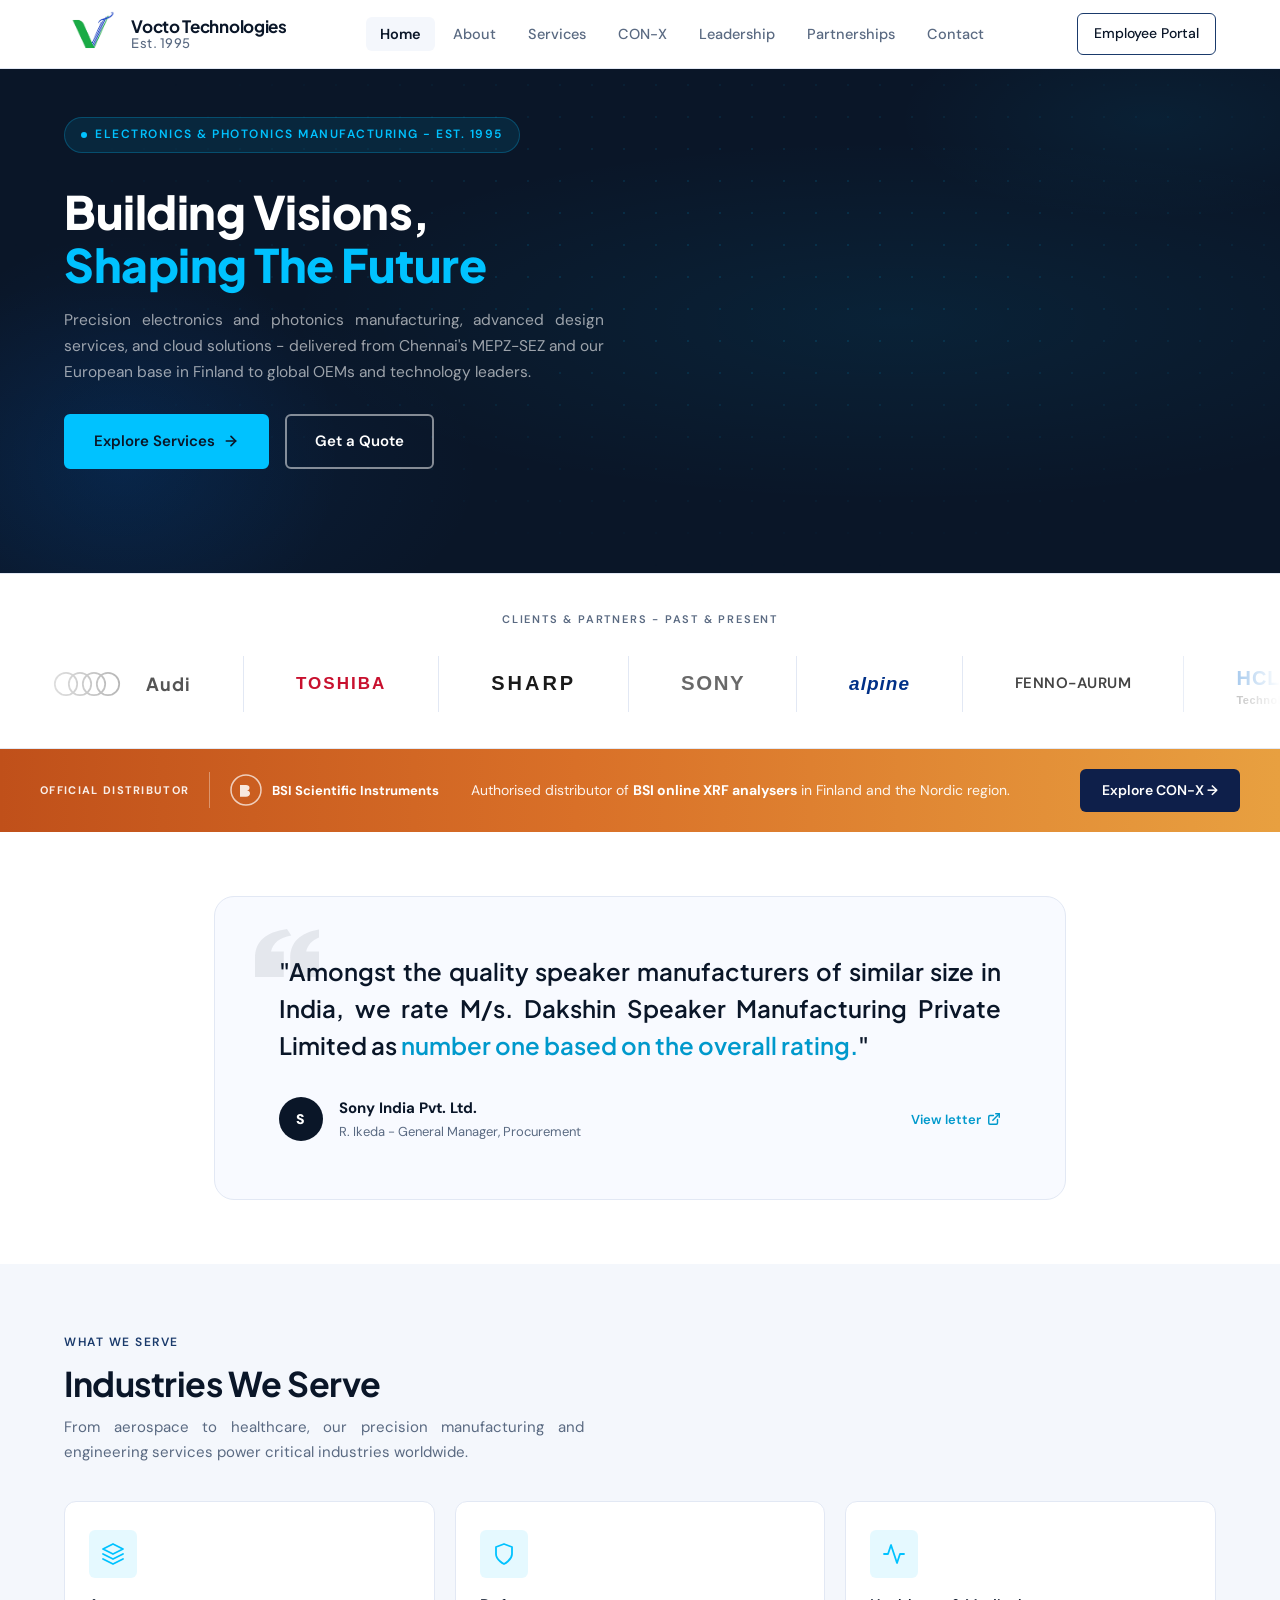
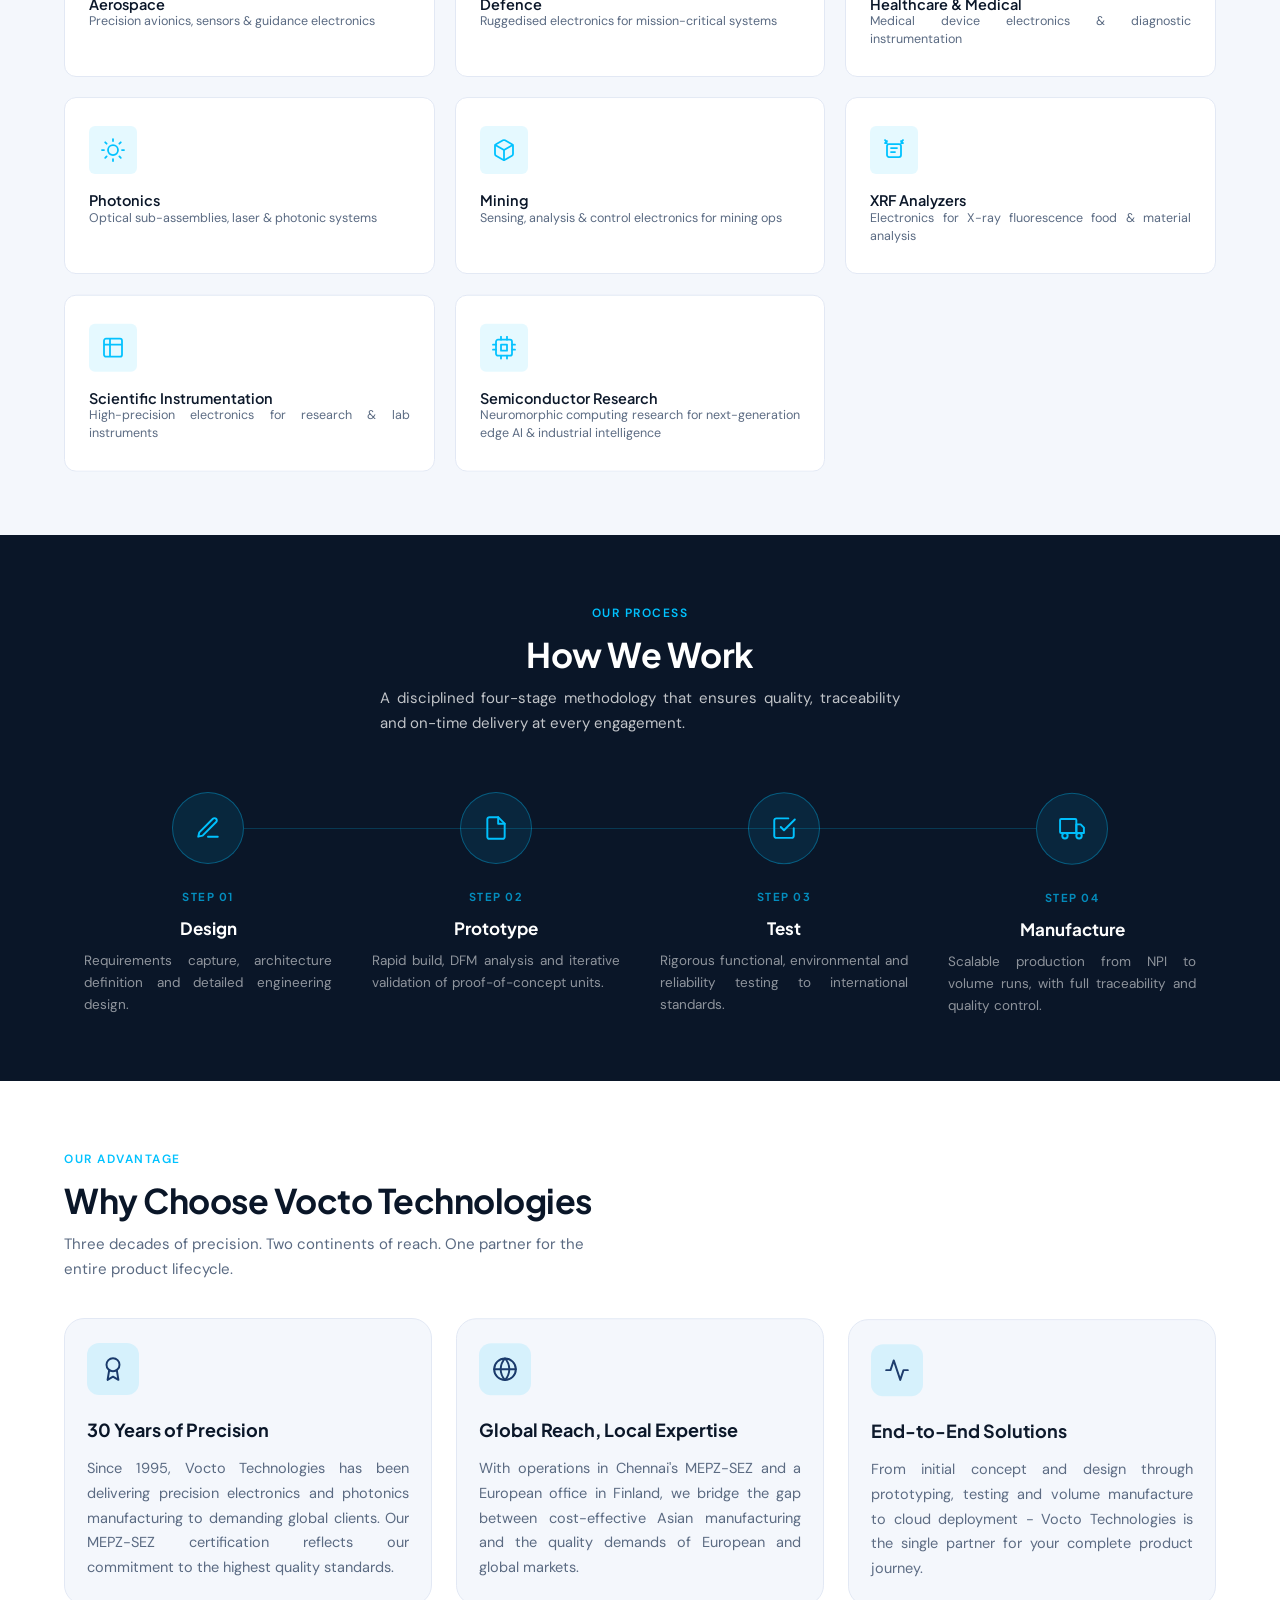
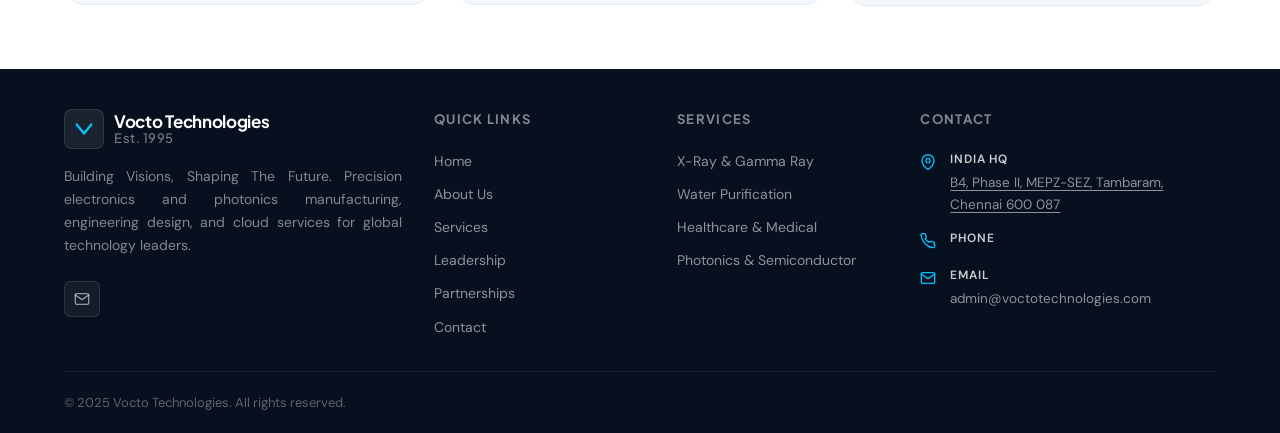
==== commit b2927478: "Reduce hero height; add BSI official distributor banner on homepage Co-Authored-By: Claude Sonnet 4." ====
--- a/index.html
+++ b/index.html
@@ -159,6 +159,27 @@
     </div>
   </div>
 
+  <!-- BSI DISTRIBUTOR BANNER -->
+  <div class="bsi-banner">
+    <div class="bsi-banner-inner">
+      <div class="bsi-banner-left">
+        <span class="bsi-official">Official Distributor</span>
+        <div class="bsi-divider"></div>
+        <div class="bsi-logo-block">
+          <svg width="32" height="32" viewBox="0 0 32 32" fill="none" xmlns="http://www.w3.org/2000/svg">
+            <circle cx="16" cy="16" r="15" stroke="rgba(255,255,255,0.7)" stroke-width="1.5"/>
+            <path d="M10 11h6c2 0 3.5 1 3.5 2.8s-1.2 2.5-2.5 2.7v.1c1.6.2 3 1.1 3 3 0 2-1.5 3.2-4 3.2H10V11z" fill="rgba(255,255,255,0.85)"/>
+          </svg>
+          <div class="bsi-logo-text">
+            <span class="bsi-name">BSI Scientific Instruments</span>
+          </div>
+        </div>
+      </div>
+      <p class="bsi-desc">Authorised distributor of <strong>BSI online XRF analysers</strong> in Finland and the Nordic region.</p>
+      <a href="/con-x" class="bsi-cta">Explore CON-X &rarr;</a>
+    </div>
+  </div>
+
   <!-- TESTIMONIAL -->
   <section class="section section-white">
     <div class="container" style="max-width:900px;">
--- a/styles.css
+++ b/styles.css
@@ -63,6 +63,7 @@
 a { color: inherit; text-decoration: none; }
 ul, ol { list-style: none; }
 button, input, textarea, select { font-family: inherit; }
+p { text-align: justify; }
 
 /* --- Container --- */
 .container {
@@ -391,7 +392,7 @@
     radial-gradient(ellipse 50% 70% at 10% 80%, rgba(0,100,200,0.10) 0%, transparent 55%),
     radial-gradient(ellipse 40% 40% at 90% 10%, rgba(0,194,255,0.06) 0%, transparent 50%),
     var(--navy);
-  padding: 80px 0 72px;
+  padding: 48px 0 44px;
   position: relative;
   overflow: hidden;
 }
@@ -678,6 +679,76 @@
    TRUSTED BY STRIP
    ========================================================= */
 /* ── Client Marquee ── */
+/* --- BSI Distributor Banner --- */
+.bsi-banner {
+  background: linear-gradient(90deg, #c0501a 0%, #d97028 45%, #e8a040 100%);
+  padding: 20px 0;
+}
+.bsi-banner-inner {
+  max-width: var(--max-w);
+  margin: 0 auto;
+  padding: 0 var(--gap);
+  display: flex;
+  align-items: center;
+  gap: 32px;
+  flex-wrap: wrap;
+}
+.bsi-banner-left {
+  display: flex;
+  align-items: center;
+  gap: 20px;
+  flex-shrink: 0;
+}
+.bsi-official {
+  font-size: 11px;
+  font-weight: 700;
+  letter-spacing: 0.12em;
+  text-transform: uppercase;
+  color: rgba(255,255,255,0.9);
+  white-space: nowrap;
+}
+.bsi-divider {
+  width: 1px;
+  height: 36px;
+  background: rgba(255,255,255,0.35);
+  flex-shrink: 0;
+}
+.bsi-logo-block {
+  display: flex;
+  align-items: center;
+  gap: 10px;
+}
+.bsi-name {
+  font-size: 13px;
+  font-weight: 700;
+  color: #fff;
+  white-space: nowrap;
+}
+.bsi-desc {
+  flex: 1;
+  font-size: 14px;
+  color: rgba(255,255,255,0.92);
+  margin: 0;
+  text-align: left;
+  min-width: 200px;
+}
+.bsi-desc strong { color: #fff; }
+.bsi-cta {
+  flex-shrink: 0;
+  display: inline-flex;
+  align-items: center;
+  gap: 8px;
+  background: #0e1f4a;
+  color: #fff;
+  font-size: 14px;
+  font-weight: 600;
+  padding: 10px 22px;
+  border-radius: 6px;
+  white-space: nowrap;
+  transition: background 0.2s;
+}
+.bsi-cta:hover { background: #162a6a; }
+
 .marquee-section {
   background: var(--white);
   padding: 36px 0;
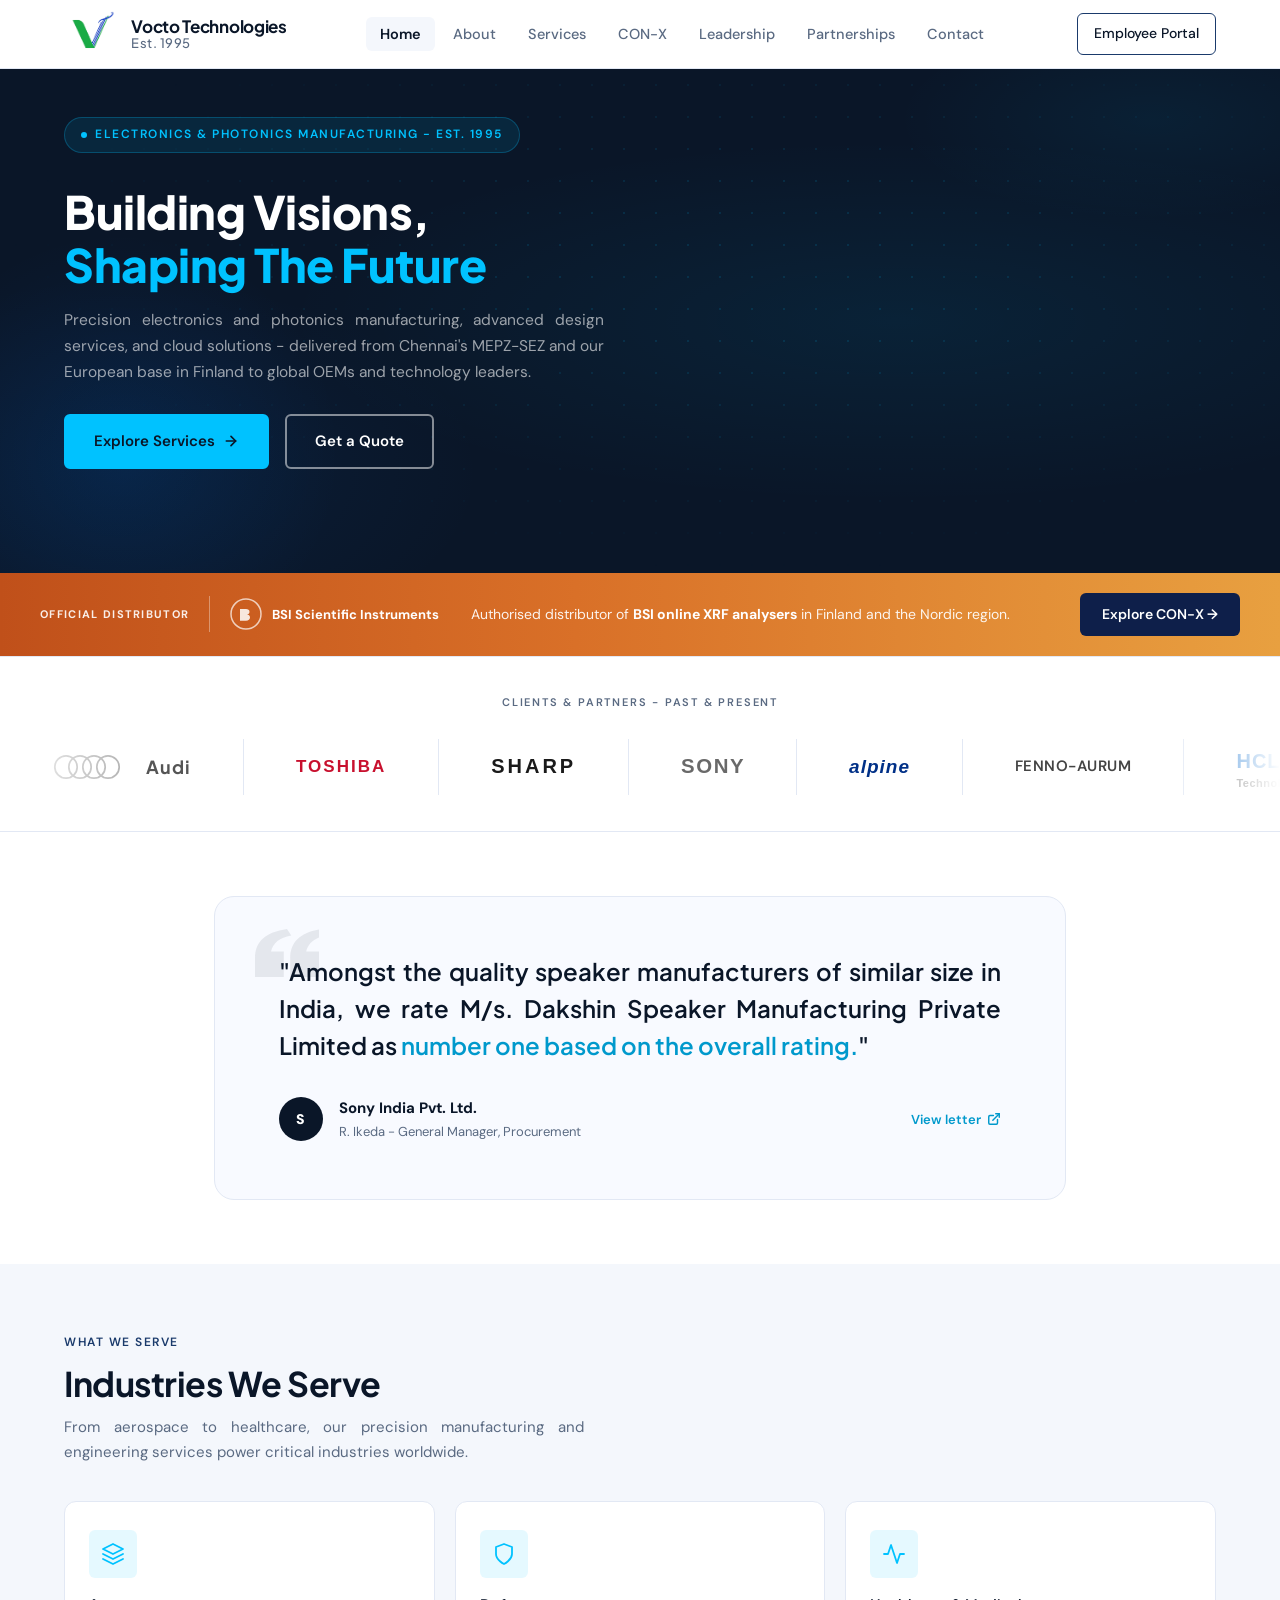
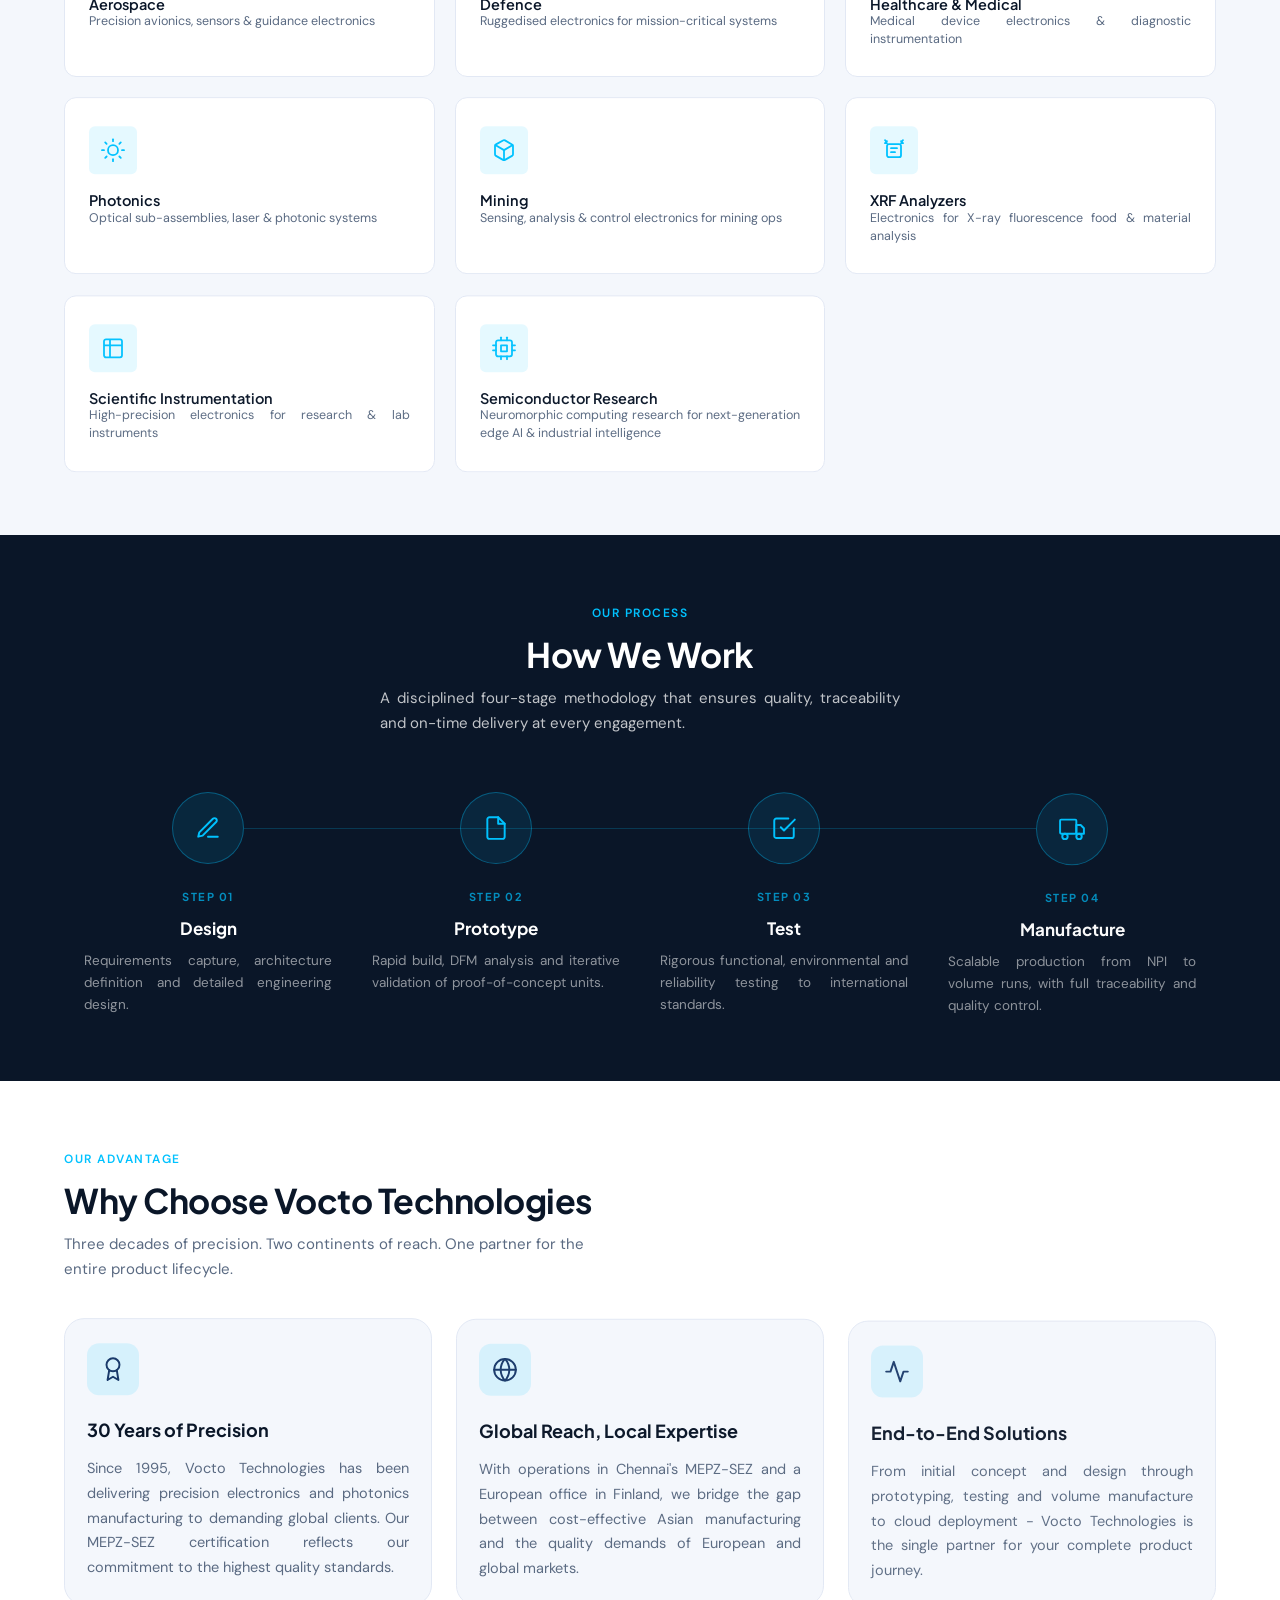
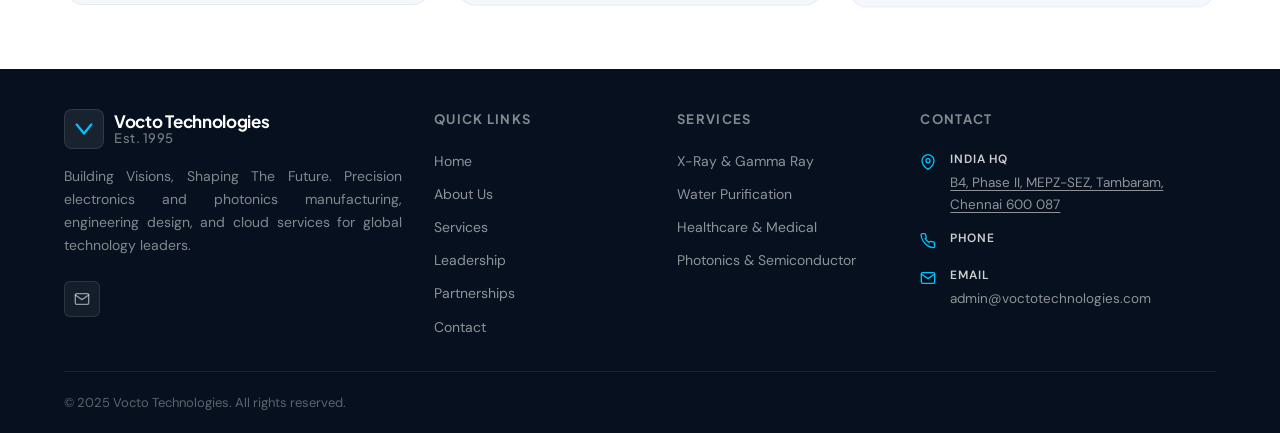
==== commit d9a89979: "Swap BSI banner and client marquee order on homepage Co-Authored-By: Claude Sonnet 4.6 <noreply@anth" ====
--- a/index.html
+++ b/index.html
@@ -90,75 +90,6 @@
     </div>
   </section>
 
-  <!-- CLIENT MARQUEE -->
-  <div class="marquee-section">
-    <div class="marquee-label">Clients &amp; Partners  -  Past &amp; Present</div>
-    <div class="marquee-outer">
-      <div class="marquee-track">
-        <!-- Set 1 -->
-        <div class="marquee-item">
-          <svg class="brand-svg" viewBox="0 0 120 40" xmlns="http://www.w3.org/2000/svg">
-            <circle cx="20" cy="20" r="16" fill="none" stroke="#888" stroke-width="2.5"/>
-            <circle cx="40" cy="20" r="16" fill="none" stroke="#888" stroke-width="2.5"/>
-            <circle cx="60" cy="20" r="16" fill="none" stroke="#888" stroke-width="2.5"/>
-            <circle cx="80" cy="20" r="16" fill="none" stroke="#888" stroke-width="2.5"/>
-          </svg>
-          <span class="brand-name">Audi</span>
-        </div>
-        <div class="marquee-item">
-          <span class="brand-wordmark toshiba">TOSHIBA</span>
-        </div>
-        <div class="marquee-item">
-          <span class="brand-wordmark sharp">SHARP</span>
-        </div>
-        <div class="marquee-item">
-          <svg class="brand-svg sony-svg" viewBox="0 0 80 28" xmlns="http://www.w3.org/2000/svg">
-            <text x="0" y="22" font-family="Arial,sans-serif" font-weight="900" font-size="26" letter-spacing="2" fill="#1a1a1a">SONY</text>
-          </svg>
-        </div>
-        <div class="marquee-item">
-          <span class="brand-wordmark alpine">alpine</span>
-        </div>
-        <div class="marquee-item">
-          <span class="brand-wordmark fenno">FENNO-AURUM</span>
-        </div>
-        <div class="marquee-item">
-          <span class="brand-wordmark hcl">HCL <span class="hcl-sub">Technologies</span></span>
-        </div>
-        <!-- Set 2 (duplicate for seamless loop) -->
-        <div class="marquee-item">
-          <svg class="brand-svg" viewBox="0 0 120 40" xmlns="http://www.w3.org/2000/svg">
-            <circle cx="20" cy="20" r="16" fill="none" stroke="#888" stroke-width="2.5"/>
-            <circle cx="40" cy="20" r="16" fill="none" stroke="#888" stroke-width="2.5"/>
-            <circle cx="60" cy="20" r="16" fill="none" stroke="#888" stroke-width="2.5"/>
-            <circle cx="80" cy="20" r="16" fill="none" stroke="#888" stroke-width="2.5"/>
-          </svg>
-          <span class="brand-name">Audi</span>
-        </div>
-        <div class="marquee-item">
-          <span class="brand-wordmark toshiba">TOSHIBA</span>
-        </div>
-        <div class="marquee-item">
-          <span class="brand-wordmark sharp">SHARP</span>
-        </div>
-        <div class="marquee-item">
-          <svg class="brand-svg sony-svg" viewBox="0 0 80 28" xmlns="http://www.w3.org/2000/svg">
-            <text x="0" y="22" font-family="Arial,sans-serif" font-weight="900" font-size="26" letter-spacing="2" fill="#1a1a1a">SONY</text>
-          </svg>
-        </div>
-        <div class="marquee-item">
-          <span class="brand-wordmark alpine">alpine</span>
-        </div>
-        <div class="marquee-item">
-          <span class="brand-wordmark fenno">FENNO-AURUM</span>
-        </div>
-        <div class="marquee-item">
-          <span class="brand-wordmark hcl">HCL <span class="hcl-sub">Technologies</span></span>
-        </div>
-      </div>
-    </div>
-  </div>
-
   <!-- BSI DISTRIBUTOR BANNER -->
   <div class="bsi-banner">
     <div class="bsi-banner-inner">
@@ -177,6 +108,75 @@
       </div>
       <p class="bsi-desc">Authorised distributor of <strong>BSI online XRF analysers</strong> in Finland and the Nordic region.</p>
       <a href="/con-x" class="bsi-cta">Explore CON-X &rarr;</a>
+    </div>
+  </div>
+
+  <!-- CLIENT MARQUEE -->
+  <div class="marquee-section">
+    <div class="marquee-label">Clients &amp; Partners  -  Past &amp; Present</div>
+    <div class="marquee-outer">
+      <div class="marquee-track">
+        <!-- Set 1 -->
+        <div class="marquee-item">
+          <svg class="brand-svg" viewBox="0 0 120 40" xmlns="http://www.w3.org/2000/svg">
+            <circle cx="20" cy="20" r="16" fill="none" stroke="#888" stroke-width="2.5"/>
+            <circle cx="40" cy="20" r="16" fill="none" stroke="#888" stroke-width="2.5"/>
+            <circle cx="60" cy="20" r="16" fill="none" stroke="#888" stroke-width="2.5"/>
+            <circle cx="80" cy="20" r="16" fill="none" stroke="#888" stroke-width="2.5"/>
+          </svg>
+          <span class="brand-name">Audi</span>
+        </div>
+        <div class="marquee-item">
+          <span class="brand-wordmark toshiba">TOSHIBA</span>
+        </div>
+        <div class="marquee-item">
+          <span class="brand-wordmark sharp">SHARP</span>
+        </div>
+        <div class="marquee-item">
+          <svg class="brand-svg sony-svg" viewBox="0 0 80 28" xmlns="http://www.w3.org/2000/svg">
+            <text x="0" y="22" font-family="Arial,sans-serif" font-weight="900" font-size="26" letter-spacing="2" fill="#1a1a1a">SONY</text>
+          </svg>
+        </div>
+        <div class="marquee-item">
+          <span class="brand-wordmark alpine">alpine</span>
+        </div>
+        <div class="marquee-item">
+          <span class="brand-wordmark fenno">FENNO-AURUM</span>
+        </div>
+        <div class="marquee-item">
+          <span class="brand-wordmark hcl">HCL <span class="hcl-sub">Technologies</span></span>
+        </div>
+        <!-- Set 2 (duplicate for seamless loop) -->
+        <div class="marquee-item">
+          <svg class="brand-svg" viewBox="0 0 120 40" xmlns="http://www.w3.org/2000/svg">
+            <circle cx="20" cy="20" r="16" fill="none" stroke="#888" stroke-width="2.5"/>
+            <circle cx="40" cy="20" r="16" fill="none" stroke="#888" stroke-width="2.5"/>
+            <circle cx="60" cy="20" r="16" fill="none" stroke="#888" stroke-width="2.5"/>
+            <circle cx="80" cy="20" r="16" fill="none" stroke="#888" stroke-width="2.5"/>
+          </svg>
+          <span class="brand-name">Audi</span>
+        </div>
+        <div class="marquee-item">
+          <span class="brand-wordmark toshiba">TOSHIBA</span>
+        </div>
+        <div class="marquee-item">
+          <span class="brand-wordmark sharp">SHARP</span>
+        </div>
+        <div class="marquee-item">
+          <svg class="brand-svg sony-svg" viewBox="0 0 80 28" xmlns="http://www.w3.org/2000/svg">
+            <text x="0" y="22" font-family="Arial,sans-serif" font-weight="900" font-size="26" letter-spacing="2" fill="#1a1a1a">SONY</text>
+          </svg>
+        </div>
+        <div class="marquee-item">
+          <span class="brand-wordmark alpine">alpine</span>
+        </div>
+        <div class="marquee-item">
+          <span class="brand-wordmark fenno">FENNO-AURUM</span>
+        </div>
+        <div class="marquee-item">
+          <span class="brand-wordmark hcl">HCL <span class="hcl-sub">Technologies</span></span>
+        </div>
+      </div>
     </div>
   </div>
 
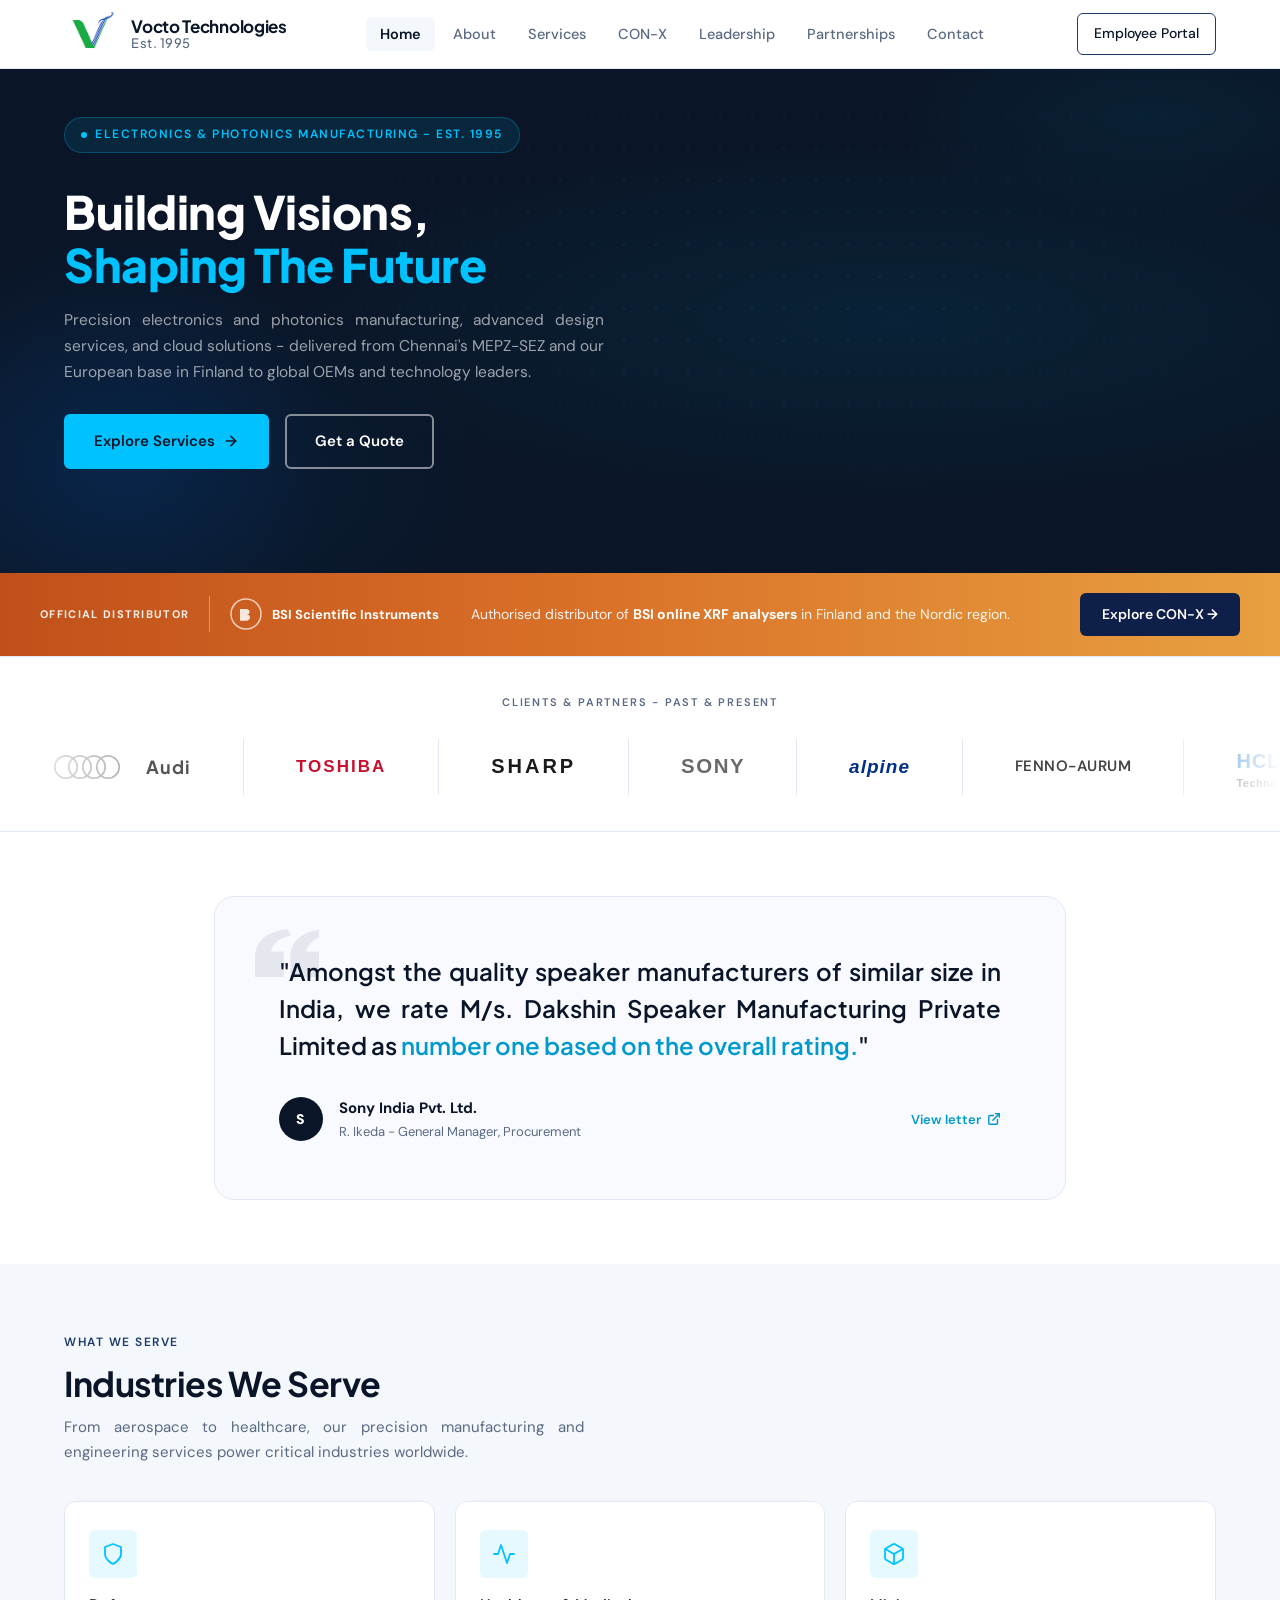
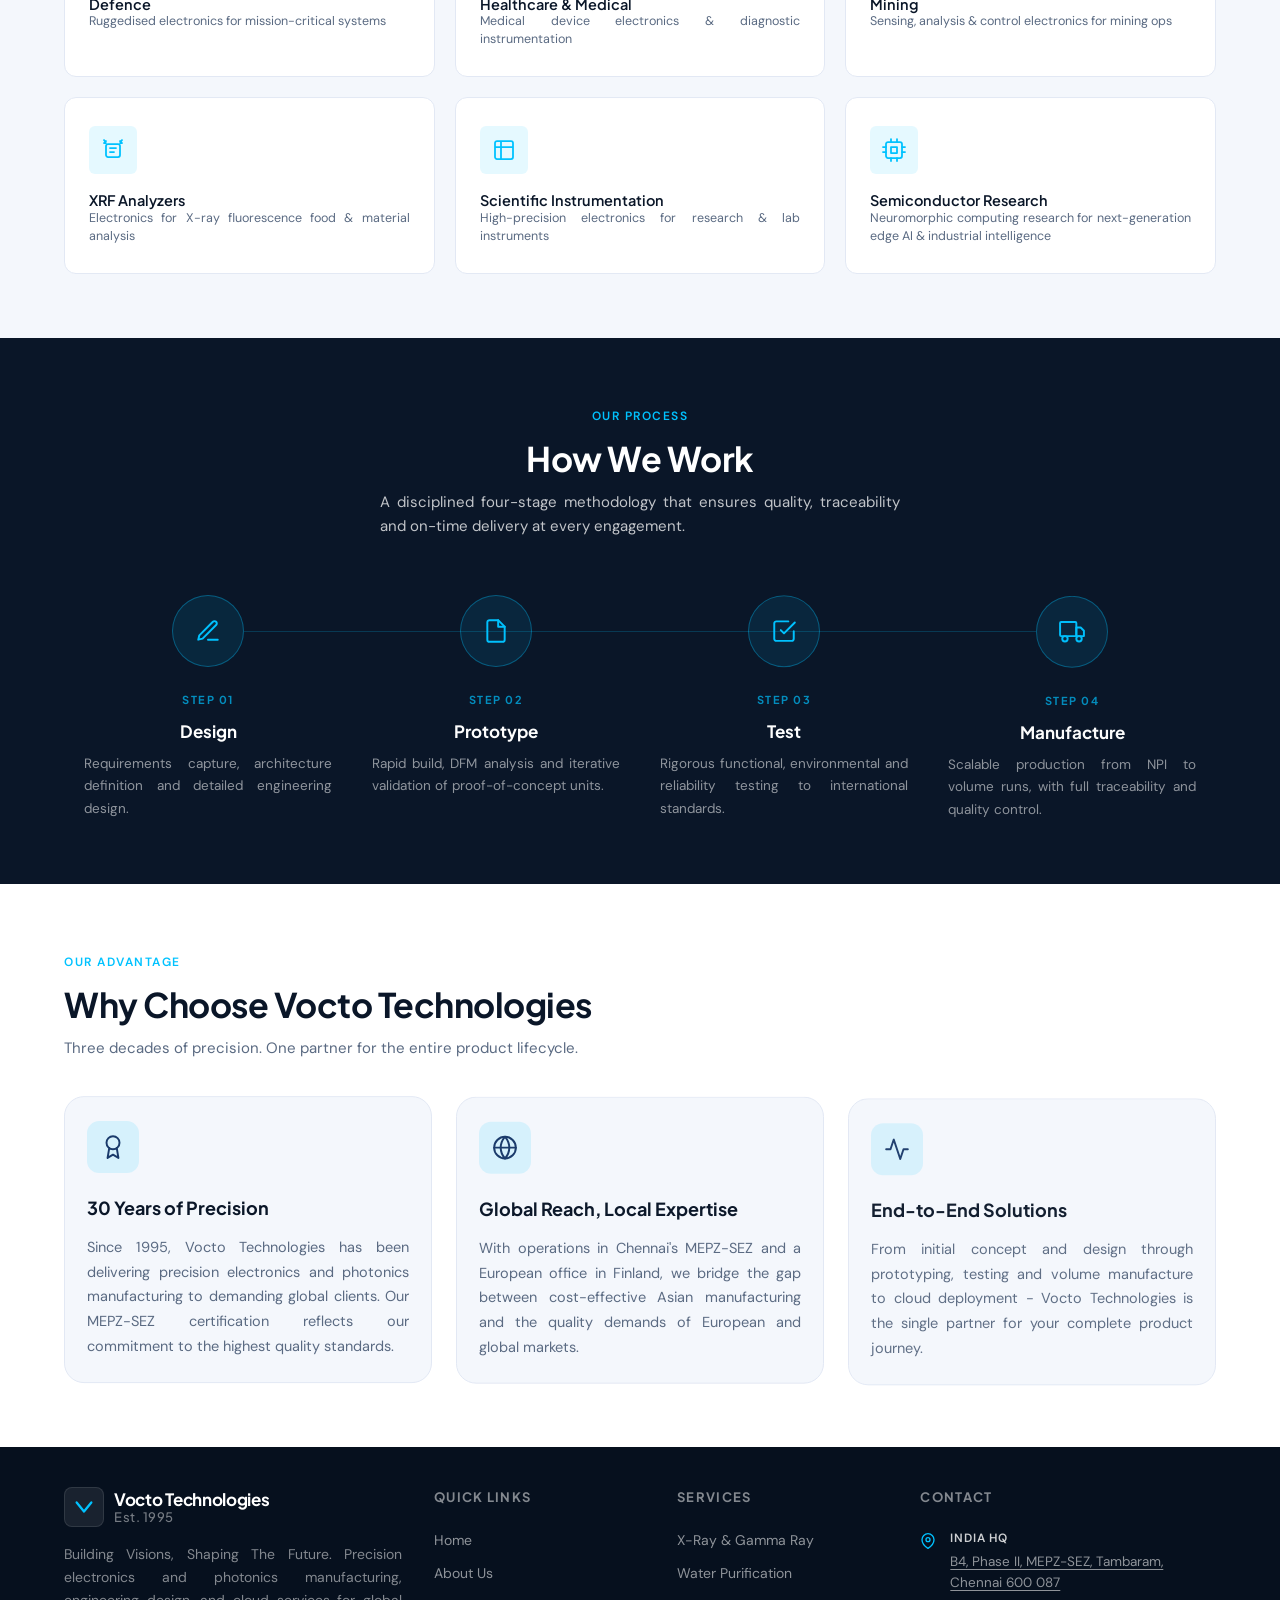
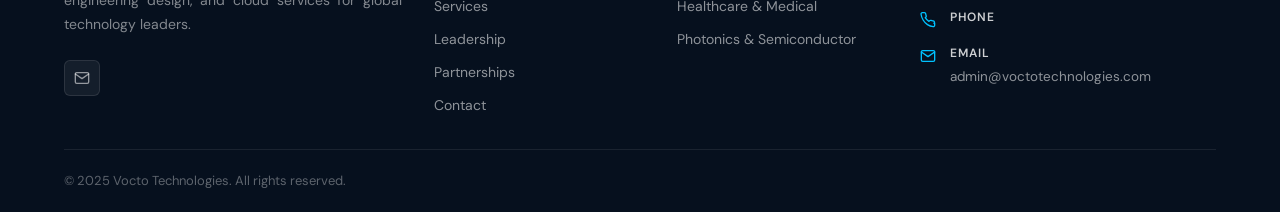
==== commit 50644c37: "Remove Aerospace and Photonics industry cards; remove 'Two continents of reach' phrase Co-Authored-B" ====
--- a/index.html
+++ b/index.html
@@ -221,13 +221,6 @@
       </div>
       <div class="industries-grid">
 
-        <!-- Aerospace -->
-        <div class="industry-card">
-          <div class="industry-visual" style="background:linear-gradient(135deg,#0a1628 60%,#0e2a5e);"><svg viewBox="0 0 80 60" xmlns="http://www.w3.org/2000/svg" fill="none" stroke="rgba(0,194,255,0.7)" stroke-width="1"><path d="M40 10 L10 40 L40 34 L70 40 Z"/><path d="M40 34 L40 52"/><path d="M28 38 L18 50"/><path d="M52 38 L62 50"/><circle cx="40" cy="22" r="3" fill="rgba(0,194,255,0.4)" stroke="none"/><path d="M5 20 Q20 15 40 10 Q60 15 75 20" stroke-dasharray="3 3"/></svg></div>
-          <div class="industry-icon"><svg xmlns="http://www.w3.org/2000/svg" viewBox="0 0 24 24" fill="none" stroke="currentColor" stroke-width="1.8" stroke-linecap="round" stroke-linejoin="round"><path d="M12 2L2 7l10 5 10-5-10-5z"/><path d="M2 17l10 5 10-5"/><path d="M2 12l10 5 10-5"/></svg></div>
-          <div><span class="industry-name">Aerospace</span><p class="industry-desc">Precision avionics, sensors &amp; guidance electronics</p></div>
-        </div>
-
         <!-- Defence -->
         <div class="industry-card">
           <div class="industry-visual" style="background:linear-gradient(135deg,#0f1f0f 60%,#1a3a1a);"><svg viewBox="0 0 80 60" xmlns="http://www.w3.org/2000/svg" fill="none" stroke="rgba(0,194,255,0.7)" stroke-width="1"><path d="M40 8 L20 18 L20 36 Q20 50 40 54 Q60 50 60 36 L60 18 Z"/><path d="M30 32 L36 38 L50 24" stroke="rgba(0,194,255,0.9)" stroke-width="2"/></svg></div>
@@ -240,13 +233,6 @@
           <div class="industry-visual" style="background:linear-gradient(135deg,#0a1628 60%,#1a2a40);"><svg viewBox="0 0 80 60" xmlns="http://www.w3.org/2000/svg" fill="none" stroke="rgba(0,194,255,0.7)" stroke-width="1"><polyline points="5,30 18,30 24,14 32,46 40,22 48,38 56,30 70,30 75,30"/><circle cx="40" cy="22" r="2" fill="rgba(0,194,255,0.6)" stroke="none"/></svg></div>
           <div class="industry-icon"><svg xmlns="http://www.w3.org/2000/svg" viewBox="0 0 24 24" fill="none" stroke="currentColor" stroke-width="1.8" stroke-linecap="round" stroke-linejoin="round"><path d="M22 12h-4l-3 9L9 3l-3 9H2"/></svg></div>
           <div><span class="industry-name">Healthcare &amp; Medical</span><p class="industry-desc">Medical device electronics &amp; diagnostic instrumentation</p></div>
-        </div>
-
-        <!-- Photonics -->
-        <div class="industry-card">
-          <div class="industry-visual" style="background:linear-gradient(135deg,#0a1628 60%,#0d2040);"><svg viewBox="0 0 80 60" xmlns="http://www.w3.org/2000/svg" fill="none" stroke="rgba(0,194,255,0.7)" stroke-width="1"><circle cx="40" cy="30" r="12"/><circle cx="40" cy="30" r="4" fill="rgba(0,194,255,0.3)"/><line x1="40" y1="5" x2="40" y2="14"/><line x1="40" y1="46" x2="40" y2="55"/><line x1="15" y1="30" x2="24" y2="30"/><line x1="56" y1="30" x2="65" y2="30"/><line x1="23" y1="13" x2="29" y2="19"/><line x1="51" y1="41" x2="57" y2="47"/><line x1="57" y1="13" x2="51" y2="19"/><line x1="29" y1="41" x2="23" y2="47"/></svg></div>
-          <div class="industry-icon"><svg xmlns="http://www.w3.org/2000/svg" viewBox="0 0 24 24" fill="none" stroke="currentColor" stroke-width="1.8" stroke-linecap="round" stroke-linejoin="round"><circle cx="12" cy="12" r="5"/><line x1="12" y1="1" x2="12" y2="3"/><line x1="12" y1="21" x2="12" y2="23"/><line x1="4.22" y1="4.22" x2="5.64" y2="5.64"/><line x1="18.36" y1="18.36" x2="19.78" y2="19.78"/><line x1="1" y1="12" x2="3" y2="12"/><line x1="21" y1="12" x2="23" y2="12"/><line x1="4.22" y1="19.78" x2="5.64" y2="18.36"/><line x1="18.36" y1="5.64" x2="19.78" y2="4.22"/></svg></div>
-          <div><span class="industry-name">Photonics</span><p class="industry-desc">Optical sub-assemblies, laser &amp; photonic systems</p></div>
         </div>
 
         <!-- Mining -->
@@ -338,7 +324,7 @@
       <div class="section-header">
         <span class="section-label">Our Advantage</span>
         <h2 class="section-title">Why Choose Vocto Technologies</h2>
-        <p class="section-desc">Three decades of precision. Two continents of reach. One partner for the entire product lifecycle.</p>
+        <p class="section-desc">Three decades of precision. One partner for the entire product lifecycle.</p>
       </div>
       <div class="why-grid">
 
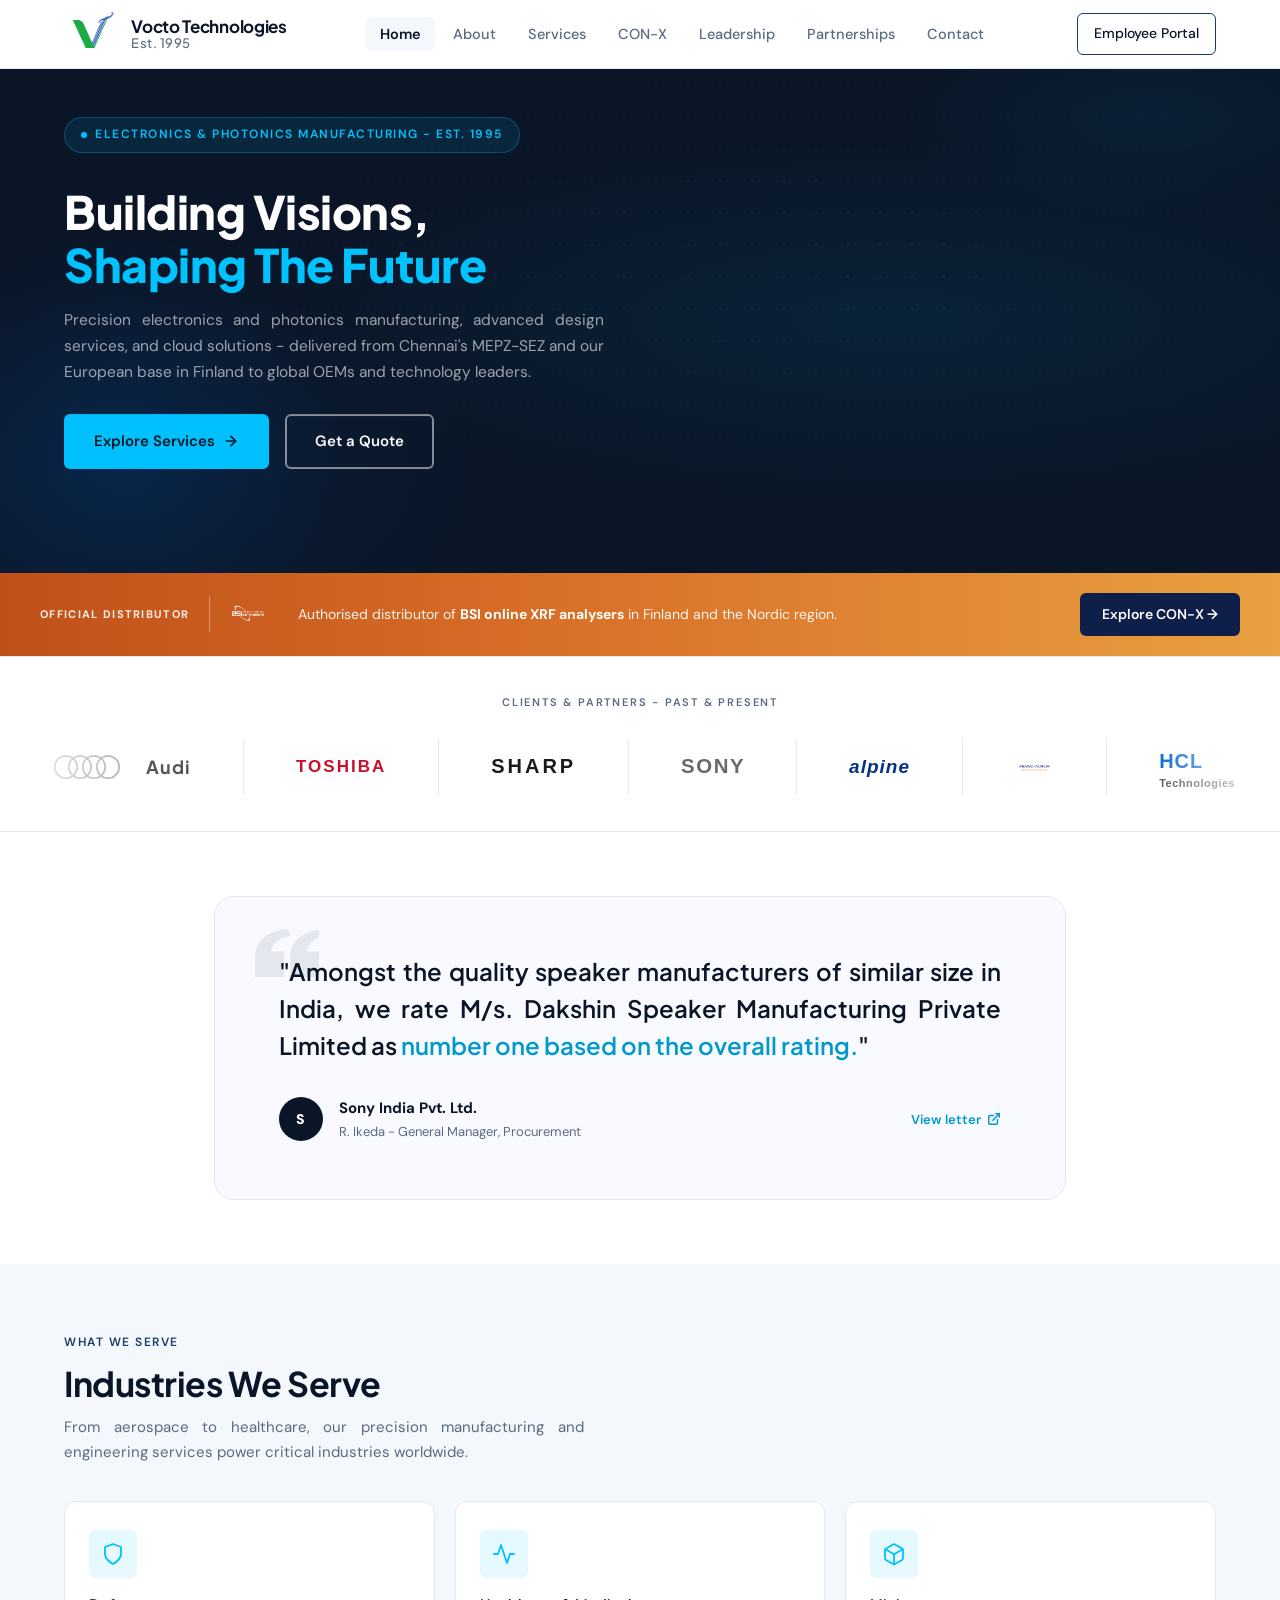
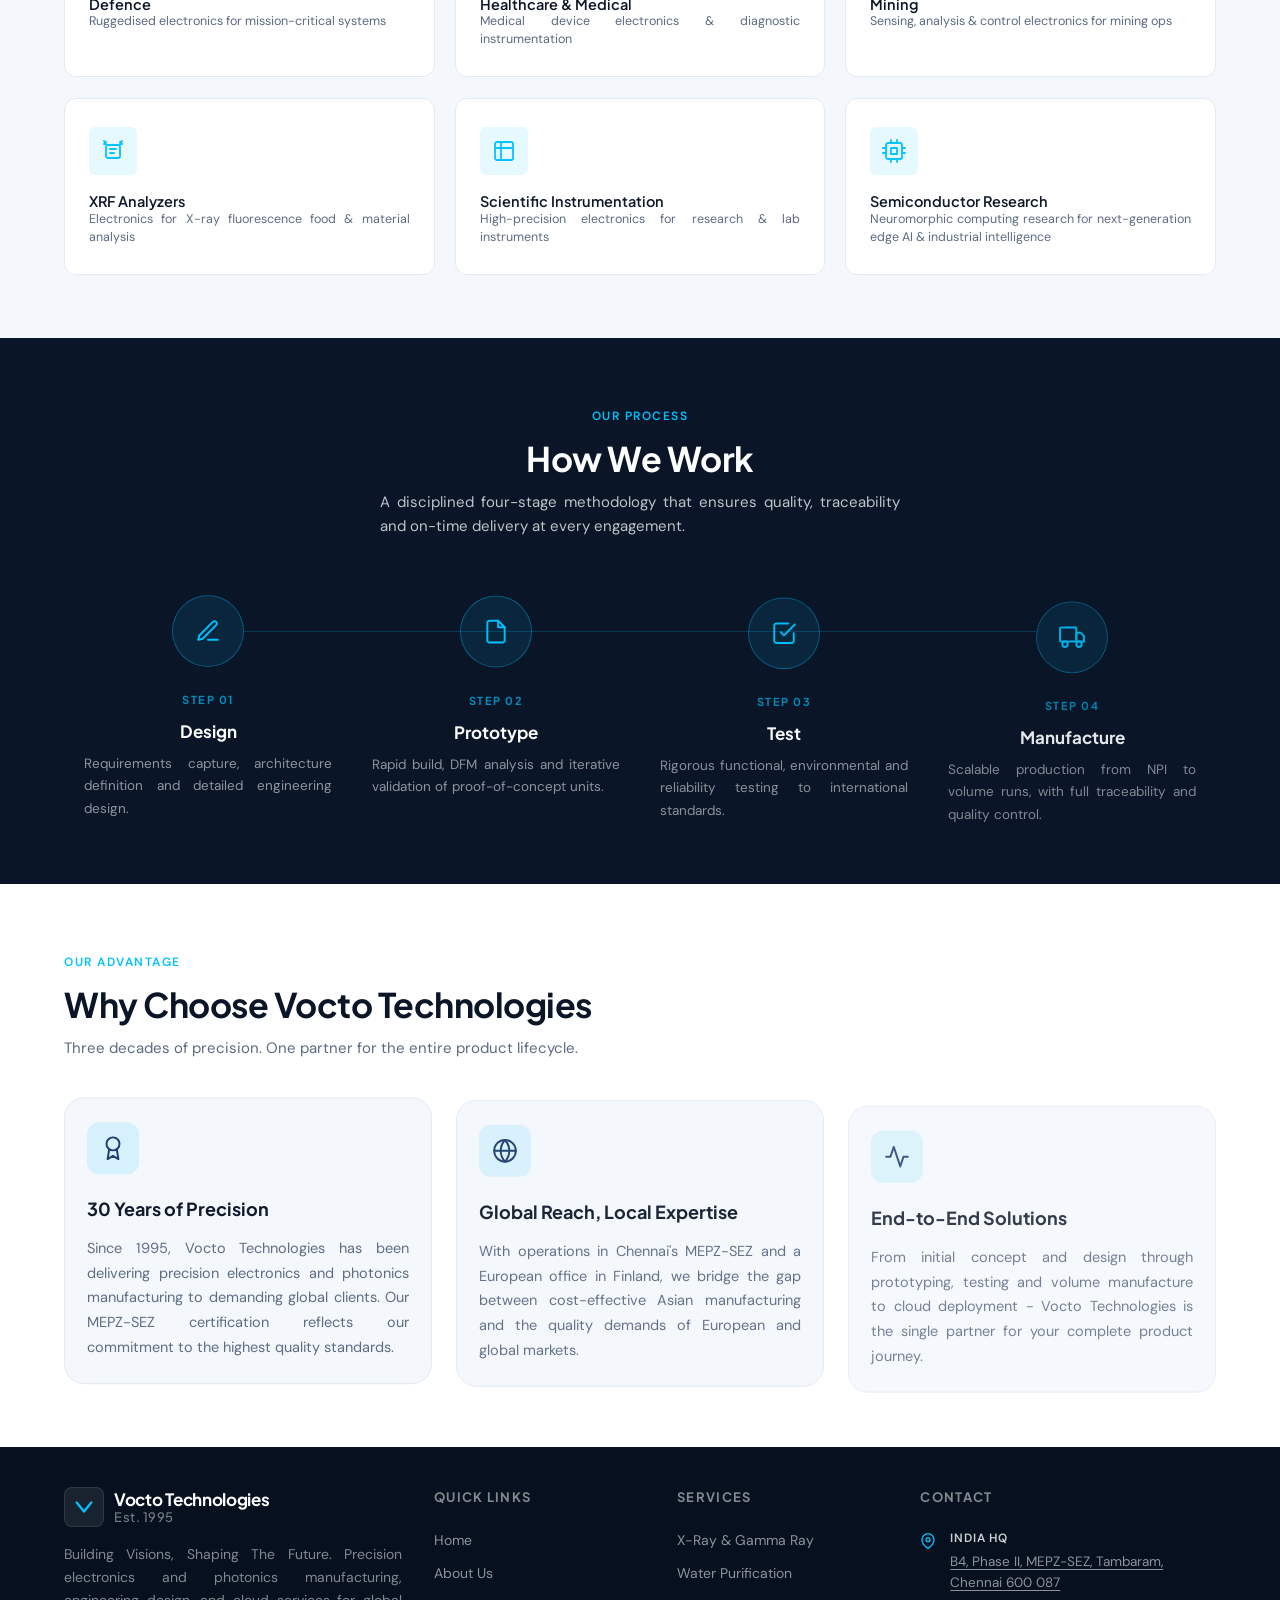
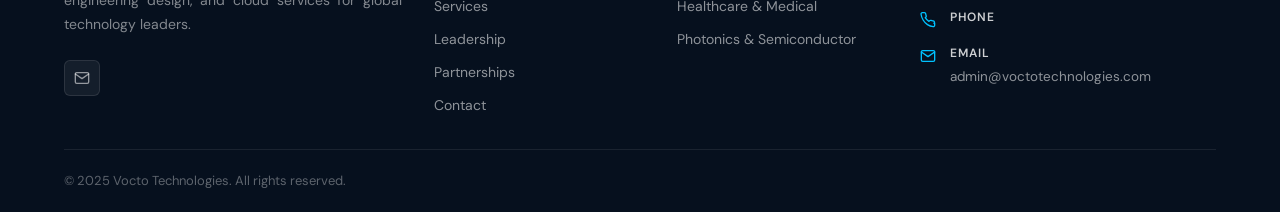
==== commit 4c05b8b9: "Add real BSI and Fenno-Aurum logos to banner and marquee Co-Authored-By: Claude Sonnet 4.6 <noreply@" ====
--- a/index.html
+++ b/index.html
@@ -97,13 +97,7 @@
         <span class="bsi-official">Official Distributor</span>
         <div class="bsi-divider"></div>
         <div class="bsi-logo-block">
-          <svg width="32" height="32" viewBox="0 0 32 32" fill="none" xmlns="http://www.w3.org/2000/svg">
-            <circle cx="16" cy="16" r="15" stroke="rgba(255,255,255,0.7)" stroke-width="1.5"/>
-            <path d="M10 11h6c2 0 3.5 1 3.5 2.8s-1.2 2.5-2.5 2.7v.1c1.6.2 3 1.1 3 3 0 2-1.5 3.2-4 3.2H10V11z" fill="rgba(255,255,255,0.85)"/>
-          </svg>
-          <div class="bsi-logo-text">
-            <span class="bsi-name">BSI Scientific Instruments</span>
-          </div>
+          <img src="/bsi-logo.png" alt="Baltic Scientific Instruments" class="bsi-logo-img" />
         </div>
       </div>
       <p class="bsi-desc">Authorised distributor of <strong>BSI online XRF analysers</strong> in Finland and the Nordic region.</p>
@@ -141,7 +135,7 @@
           <span class="brand-wordmark alpine">alpine</span>
         </div>
         <div class="marquee-item">
-          <span class="brand-wordmark fenno">FENNO-AURUM</span>
+          <img src="/fenno-aurum-logo.png" alt="Fenno-Aurum" class="brand-logo-img fenno-logo" />
         </div>
         <div class="marquee-item">
           <span class="brand-wordmark hcl">HCL <span class="hcl-sub">Technologies</span></span>
@@ -171,7 +165,7 @@
           <span class="brand-wordmark alpine">alpine</span>
         </div>
         <div class="marquee-item">
-          <span class="brand-wordmark fenno">FENNO-AURUM</span>
+          <img src="/fenno-aurum-logo.png" alt="Fenno-Aurum" class="brand-logo-img fenno-logo" />
         </div>
         <div class="marquee-item">
           <span class="brand-wordmark hcl">HCL <span class="hcl-sub">Technologies</span></span>
--- a/styles.css
+++ b/styles.css
@@ -748,6 +748,12 @@
   transition: background 0.2s;
 }
 .bsi-cta:hover { background: #162a6a; }
+.bsi-logo-img {
+  height: 36px;
+  width: auto;
+  object-fit: contain;
+  filter: brightness(0) invert(1);
+}
 
 .marquee-section {
   background: var(--white);
@@ -844,12 +850,15 @@
   letter-spacing: 1px;
 }
 
-.brand-wordmark.fenno {
-  font-family: var(--font-body);
-  font-size: 15px;
-  font-weight: 600;
-  color: #444;
-  letter-spacing: 0.5px;
+.brand-logo-img {
+  display: block;
+  height: 32px;
+  width: auto;
+  object-fit: contain;
+}
+.brand-logo-img.fenno-logo {
+  height: 28px;
+  opacity: 0.75;
 }
 
 .brand-wordmark.hcl {
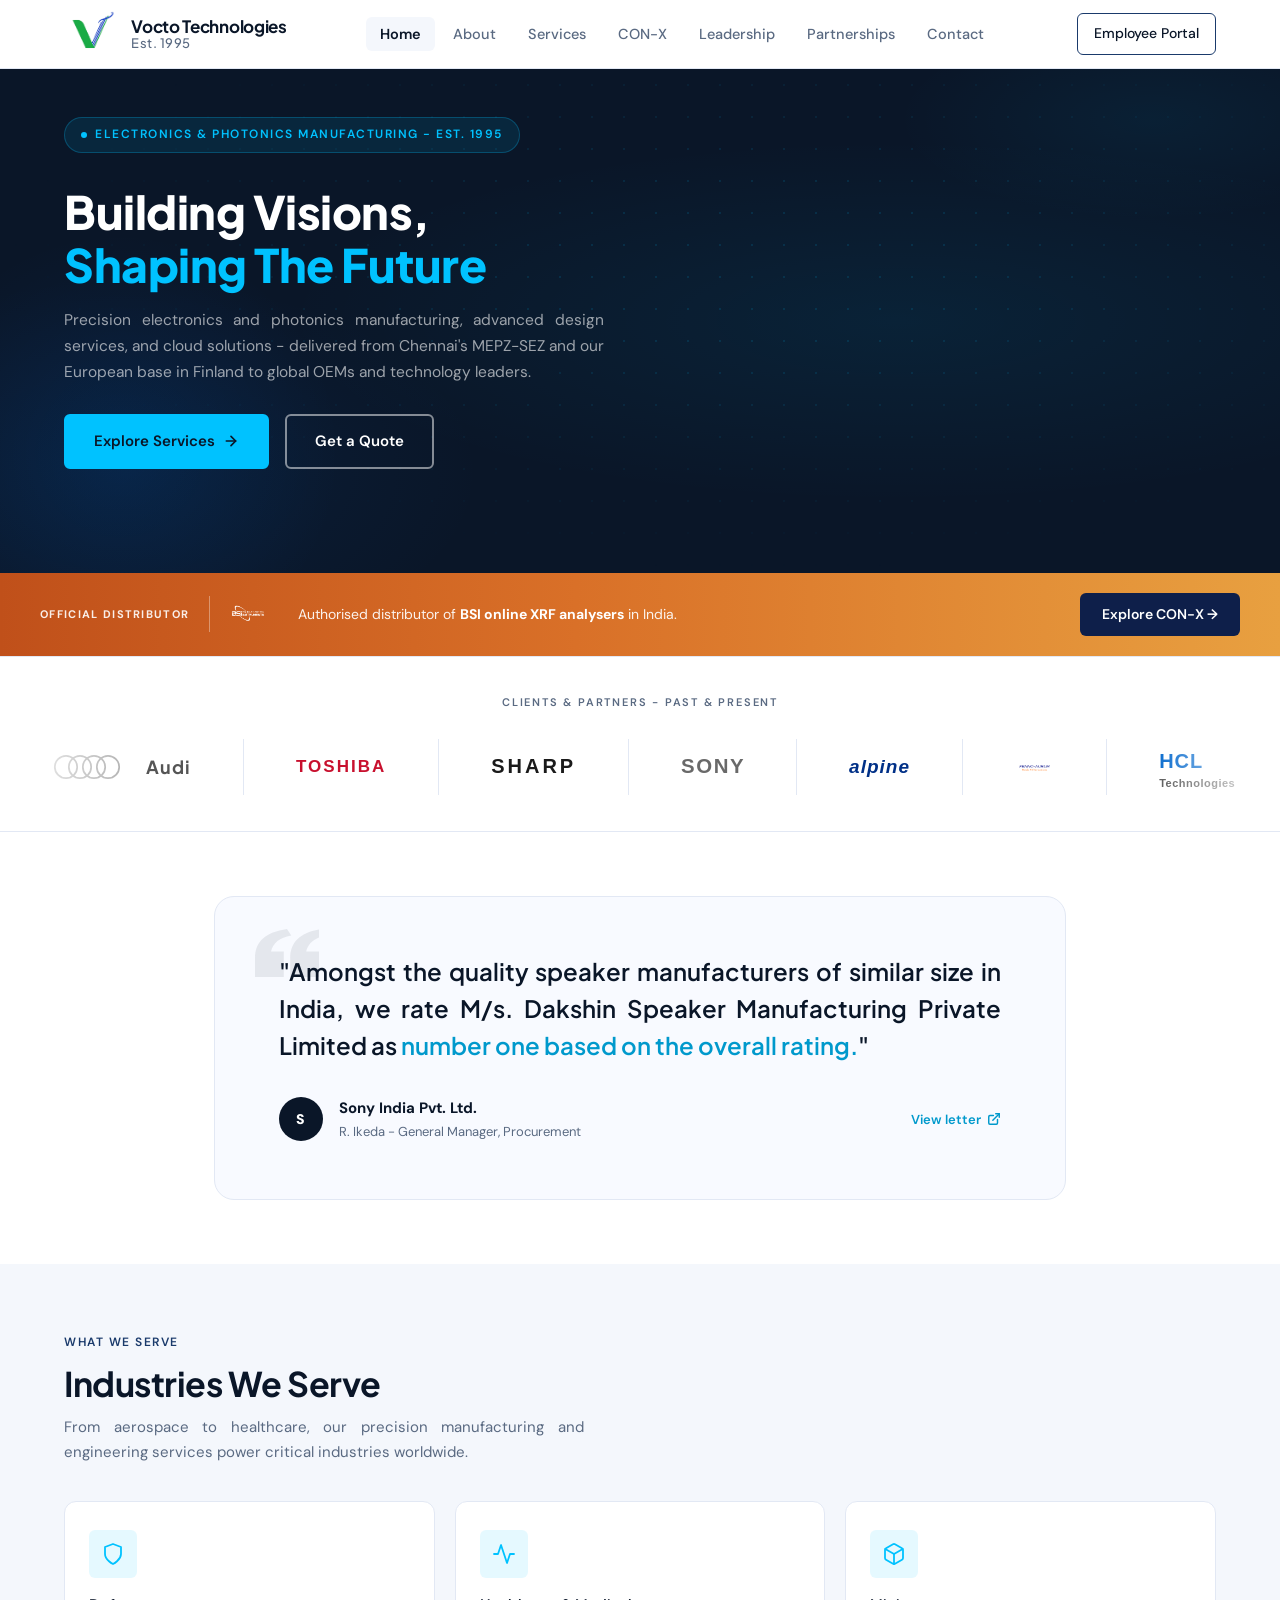
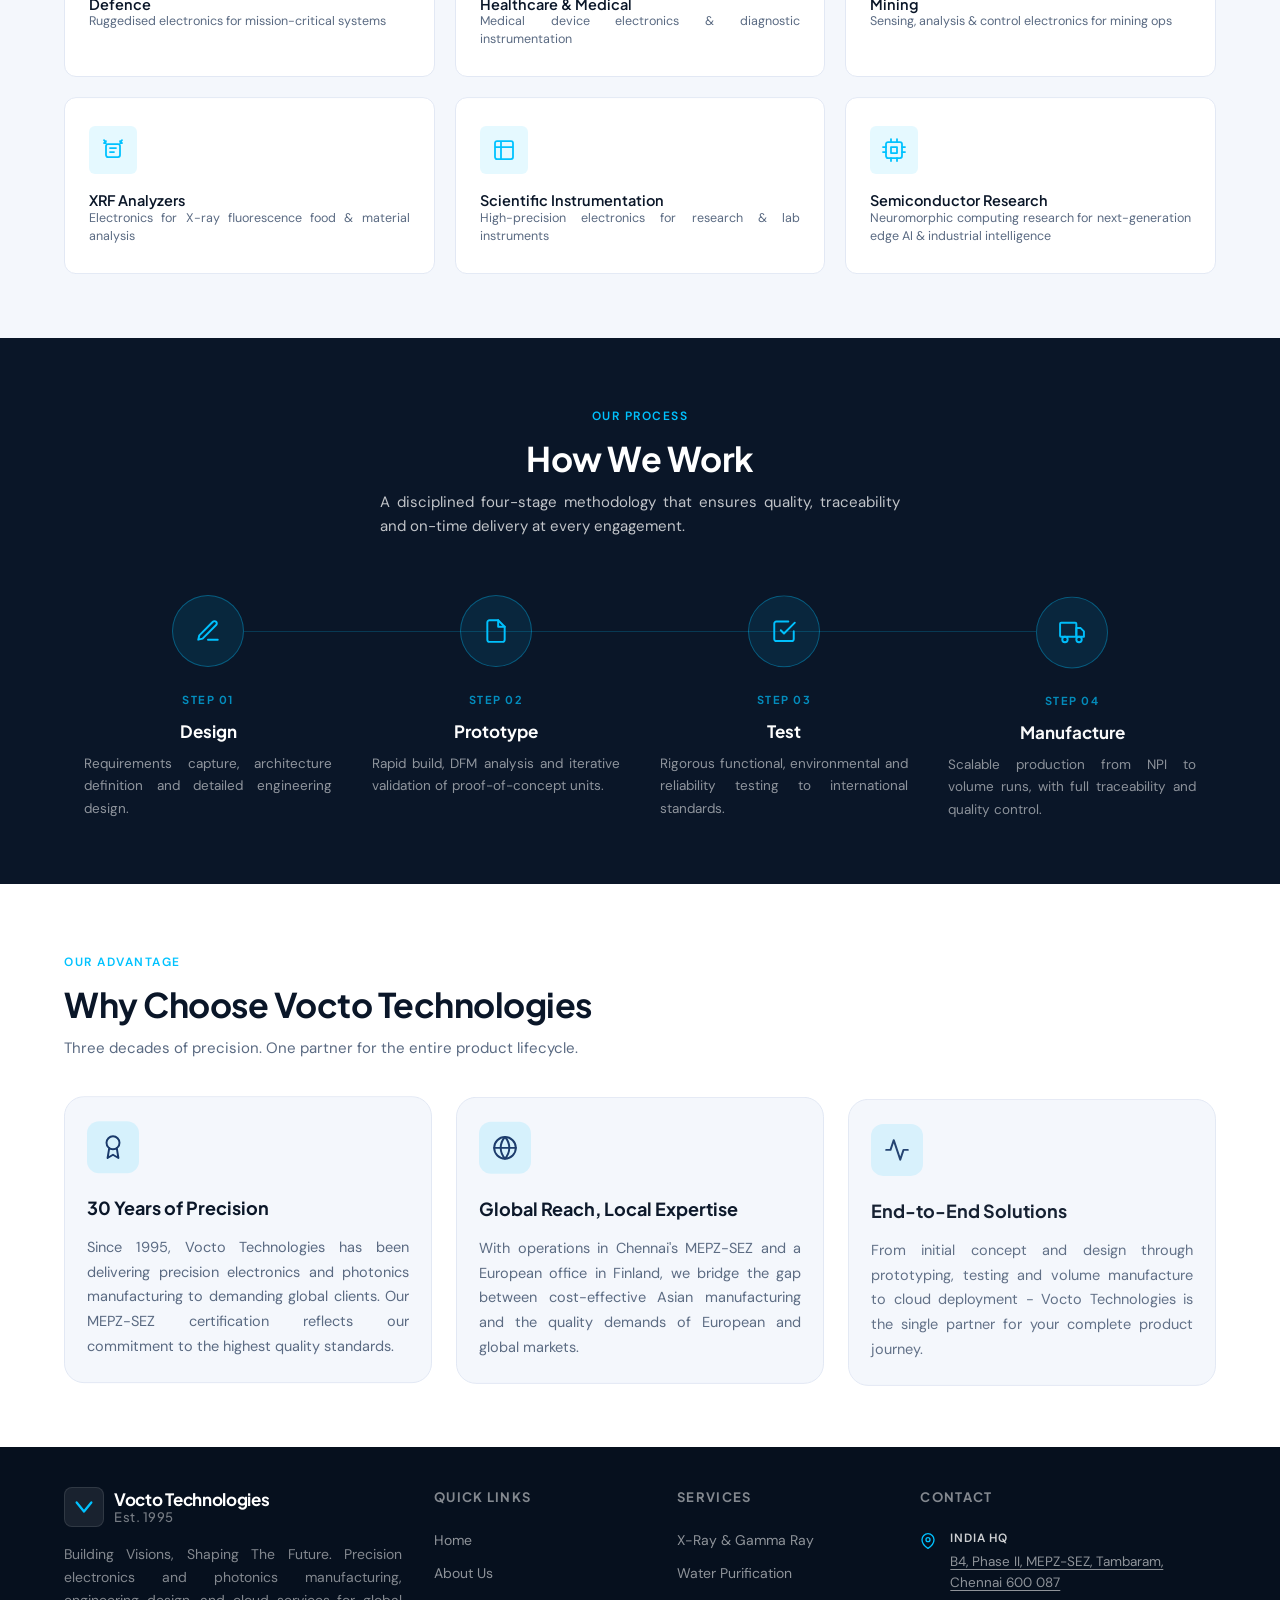
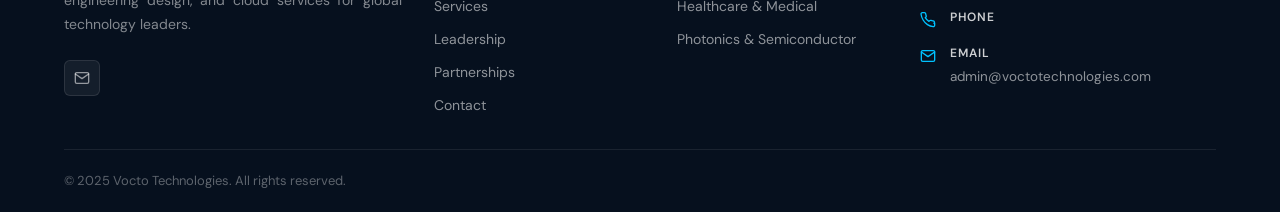
==== commit 3f17c983: "Fix BSI banner region text to India Co-Authored-By: Claude Sonnet 4.6 <noreply@anthropic.com>" ====
--- a/index.html
+++ b/index.html
@@ -100,7 +100,7 @@
           <img src="/bsi-logo.png" alt="Baltic Scientific Instruments" class="bsi-logo-img" />
         </div>
       </div>
-      <p class="bsi-desc">Authorised distributor of <strong>BSI online XRF analysers</strong> in Finland and the Nordic region.</p>
+      <p class="bsi-desc">Authorised distributor of <strong>BSI online XRF analysers</strong> in India.</p>
       <a href="/con-x" class="bsi-cta">Explore CON-X &rarr;</a>
     </div>
   </div>
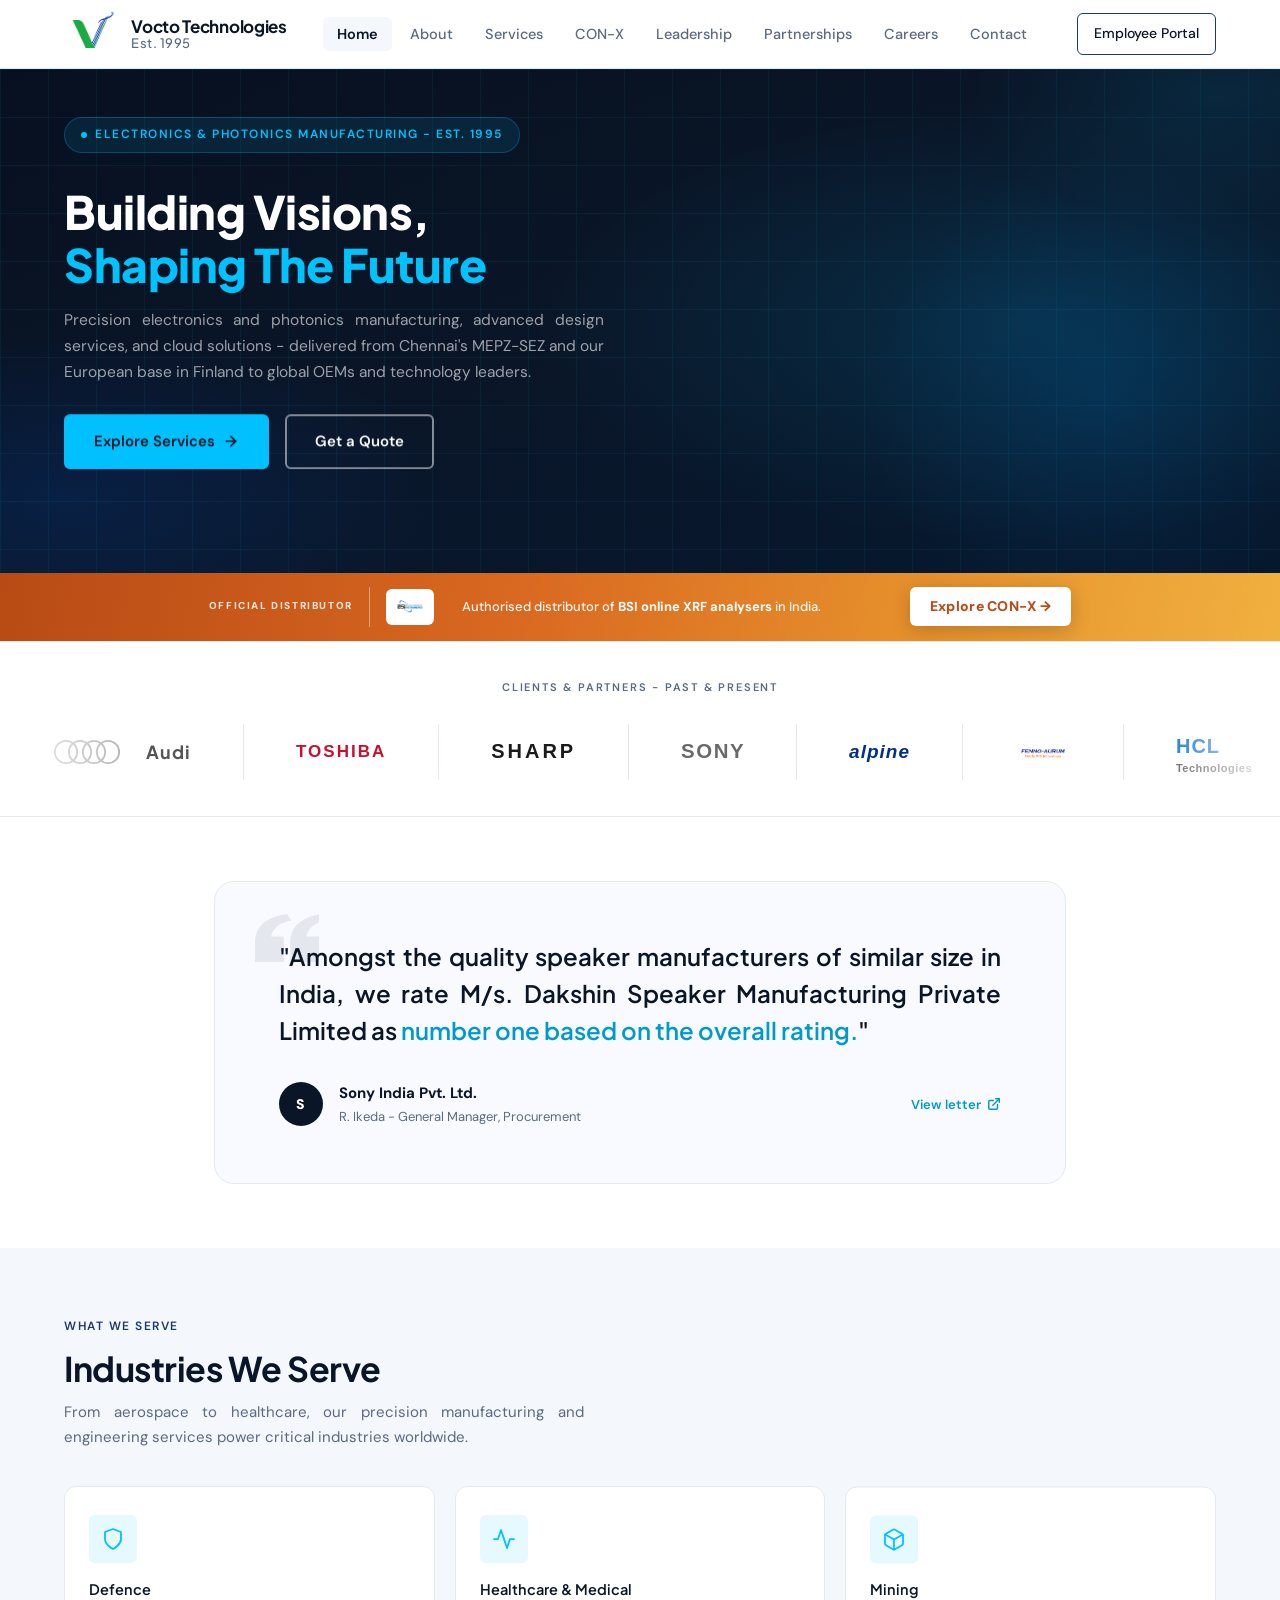
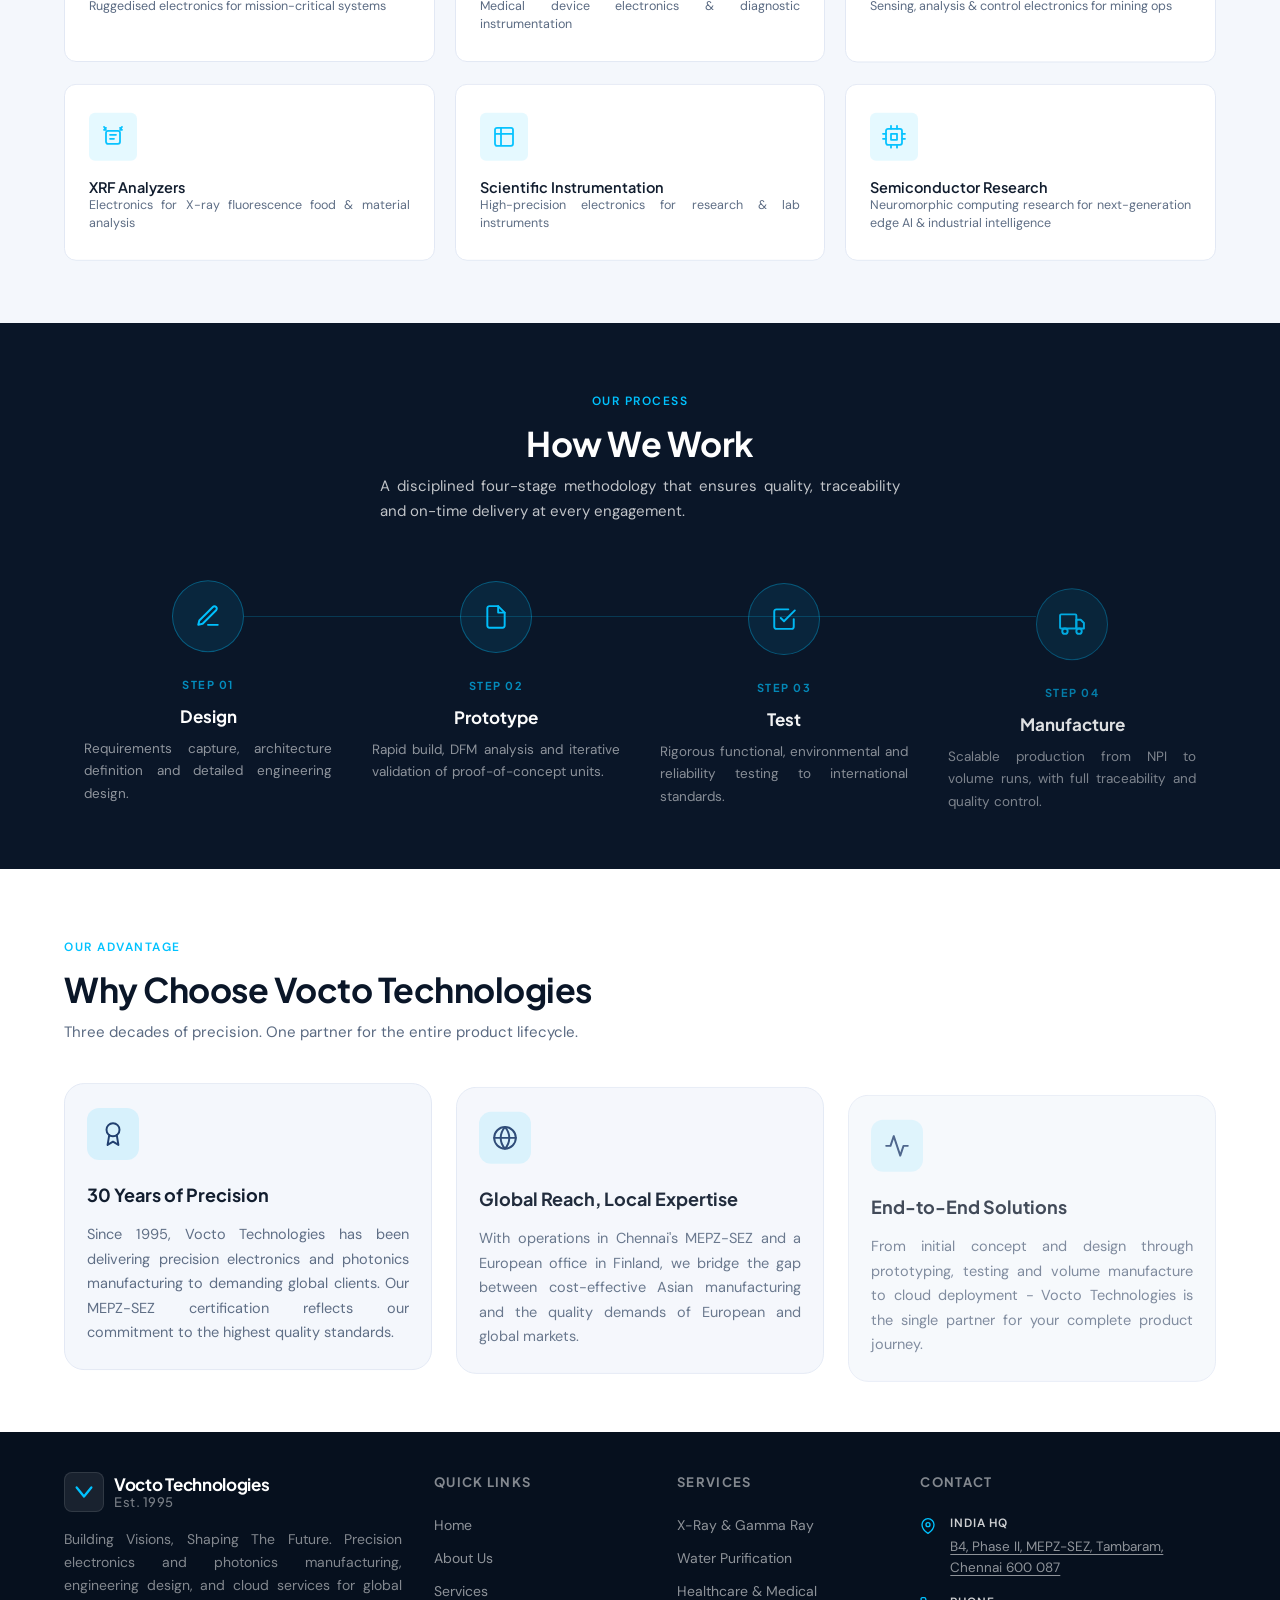
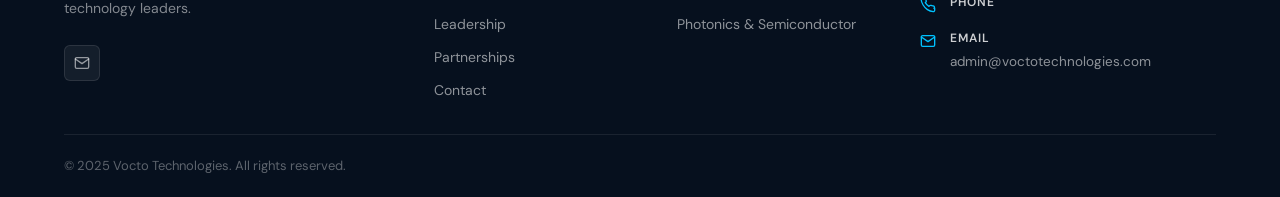
==== commit b2a5d8e0: "Add Careers link to site navigation Careers was live at /careers but missing from the top nav on eve" ====
--- a/index.html
+++ b/index.html
@@ -42,6 +42,7 @@
           <li><a href="/con-x">CON-X</a></li>
           <li><a href="/leadership">Leadership</a></li>
           <li><a href="/partnerships">Partnerships</a></li>
+          <li><a href="/careers">Careers</a></li>
           <li><a href="/contact">Contact</a></li>
         </ul>
 
@@ -59,6 +60,7 @@
         <a href="/con-x">CON-X</a>
         <a href="/leadership">Leadership</a>
         <a href="/partnerships">Partnerships</a>
+        <a href="/careers">Careers</a>
         <a href="/contact">Contact</a>
         <a href="/portal/">Employee Portal</a>
       </nav>
--- a/styles.css
+++ b/styles.css
@@ -388,10 +388,10 @@
    ========================================================= */
 .hero {
   background:
-    radial-gradient(ellipse 80% 60% at 70% 50%, rgba(0,194,255,0.07) 0%, transparent 60%),
-    radial-gradient(ellipse 50% 70% at 10% 80%, rgba(0,100,200,0.10) 0%, transparent 55%),
-    radial-gradient(ellipse 40% 40% at 90% 10%, rgba(0,194,255,0.06) 0%, transparent 50%),
-    var(--navy);
+    radial-gradient(ellipse 70% 80% at 80% 50%, rgba(0,194,255,0.13) 0%, transparent 55%),
+    radial-gradient(ellipse 55% 60% at 5% 85%,  rgba(0,80,200,0.18) 0%, transparent 55%),
+    radial-gradient(ellipse 40% 50% at 95% 5%,  rgba(0,194,255,0.10) 0%, transparent 50%),
+    linear-gradient(160deg, #071020 0%, #0a1628 50%, #06182e 100%);
   padding: 48px 0 44px;
   position: relative;
   overflow: hidden;
@@ -401,19 +401,19 @@
   content: '';
   position: absolute;
   inset: 0;
-  background-image: radial-gradient(rgba(0,194,255,0.12) 1px, transparent 1px);
-  background-size: 32px 32px;
-  mask-image: radial-gradient(ellipse 80% 80% at 60% 40%, black 20%, transparent 75%);
-  -webkit-mask-image: radial-gradient(ellipse 80% 80% at 60% 40%, black 20%, transparent 75%);
+  background-image:
+    linear-gradient(rgba(0,194,255,0.07) 1px, transparent 1px),
+    linear-gradient(90deg, rgba(0,194,255,0.07) 1px, transparent 1px);
+  background-size: 48px 48px;
   pointer-events: none;
 }
 
 .hero::after {
   content: '';
   position: absolute;
-  bottom: -120px; left: -120px;
-  width: 480px; height: 480px;
-  background: radial-gradient(circle, rgba(0,120,255,0.09) 0%, transparent 65%);
+  bottom: -80px; right: -80px;
+  width: 520px; height: 520px;
+  background: radial-gradient(circle, rgba(0,150,255,0.12) 0%, transparent 65%);
   pointer-events: none;
 }
 
@@ -681,8 +681,26 @@
 /* ── Client Marquee ── */
 /* --- BSI Distributor Banner --- */
 .bsi-banner {
-  background: linear-gradient(90deg, #c0501a 0%, #d97028 45%, #e8a040 100%);
-  padding: 20px 0;
+  background: linear-gradient(100deg, #b84a15 0%, #d96820 40%, #e8952e 75%, #f0b040 100%);
+  padding: 14px 0;
+  position: relative;
+  overflow: hidden;
+}
+@keyframes bsi-sweep {
+  0%   { left: -40%; }
+  100% { left: 120%; }
+}
+.bsi-banner::before {
+  content: '';
+  position: absolute;
+  top: 0;
+  left: -40%;
+  width: 30%;
+  height: 100%;
+  background: linear-gradient(90deg, transparent 0%, rgba(255,255,255,0.18) 50%, transparent 100%);
+  transform: skewX(-15deg);
+  animation: bsi-sweep 3.5s ease-in-out infinite;
+  pointer-events: none;
 }
 .bsi-banner-inner {
   max-width: var(--max-w);
@@ -690,33 +708,39 @@
   padding: 0 var(--gap);
   display: flex;
   align-items: center;
-  gap: 32px;
+  justify-content: center;
+  gap: 28px;
   flex-wrap: wrap;
+  position: relative;
+  z-index: 1;
 }
 .bsi-banner-left {
   display: flex;
   align-items: center;
-  gap: 20px;
+  gap: 16px;
   flex-shrink: 0;
 }
 .bsi-official {
-  font-size: 11px;
-  font-weight: 700;
-  letter-spacing: 0.12em;
+  font-size: 10px;
+  font-weight: 800;
+  letter-spacing: 0.16em;
   text-transform: uppercase;
-  color: rgba(255,255,255,0.9);
+  color: rgba(255,255,255,0.85);
   white-space: nowrap;
 }
 .bsi-divider {
   width: 1px;
-  height: 36px;
-  background: rgba(255,255,255,0.35);
+  height: 40px;
+  background: rgba(255,255,255,0.4);
   flex-shrink: 0;
 }
 .bsi-logo-block {
   display: flex;
   align-items: center;
   gap: 10px;
+  background: #fff;
+  border-radius: 6px;
+  padding: 4px 10px;
 }
 .bsi-name {
   font-size: 13px;
@@ -726,33 +750,48 @@
 }
 .bsi-desc {
   flex: 1;
-  font-size: 14px;
-  color: rgba(255,255,255,0.92);
+  font-size: 13px;
+  font-weight: 500;
+  color: rgba(255,255,255,0.95);
   margin: 0;
   text-align: left;
   min-width: 200px;
-}
-.bsi-desc strong { color: #fff; }
+  max-width: 420px;
+}
+.bsi-desc strong {
+  color: #fff;
+  font-weight: 700;
+}
+@keyframes bsi-pulse {
+  0%, 100% { box-shadow: 0 0 0 0 rgba(255,255,255,0.5); }
+  50%       { box-shadow: 0 0 0 8px rgba(255,255,255,0); }
+}
 .bsi-cta {
   flex-shrink: 0;
   display: inline-flex;
   align-items: center;
   gap: 8px;
-  background: #0e1f4a;
-  color: #fff;
+  background: #fff;
+  color: #b84a15;
   font-size: 14px;
-  font-weight: 600;
-  padding: 10px 22px;
+  font-weight: 800;
+  letter-spacing: 0.02em;
+  padding: 8px 20px;
   border-radius: 6px;
   white-space: nowrap;
-  transition: background 0.2s;
-}
-.bsi-cta:hover { background: #162a6a; }
+  box-shadow: 0 4px 20px rgba(0,0,0,0.2);
+  animation: bsi-pulse 2.4s ease-in-out infinite;
+  transition: transform 0.2s, box-shadow 0.2s;
+}
+.bsi-cta:hover {
+  transform: translateY(-2px);
+  box-shadow: 0 8px 28px rgba(0,0,0,0.25);
+  animation: none;
+}
 .bsi-logo-img {
-  height: 36px;
+  height: 28px;
   width: auto;
   object-fit: contain;
-  filter: brightness(0) invert(1);
 }
 
 .marquee-section {
@@ -852,13 +891,12 @@
 
 .brand-logo-img {
   display: block;
-  height: 32px;
+  height: 40px;
   width: auto;
   object-fit: contain;
 }
 .brand-logo-img.fenno-logo {
-  height: 28px;
-  opacity: 0.75;
+  height: 40px;
 }
 
 .brand-wordmark.hcl {
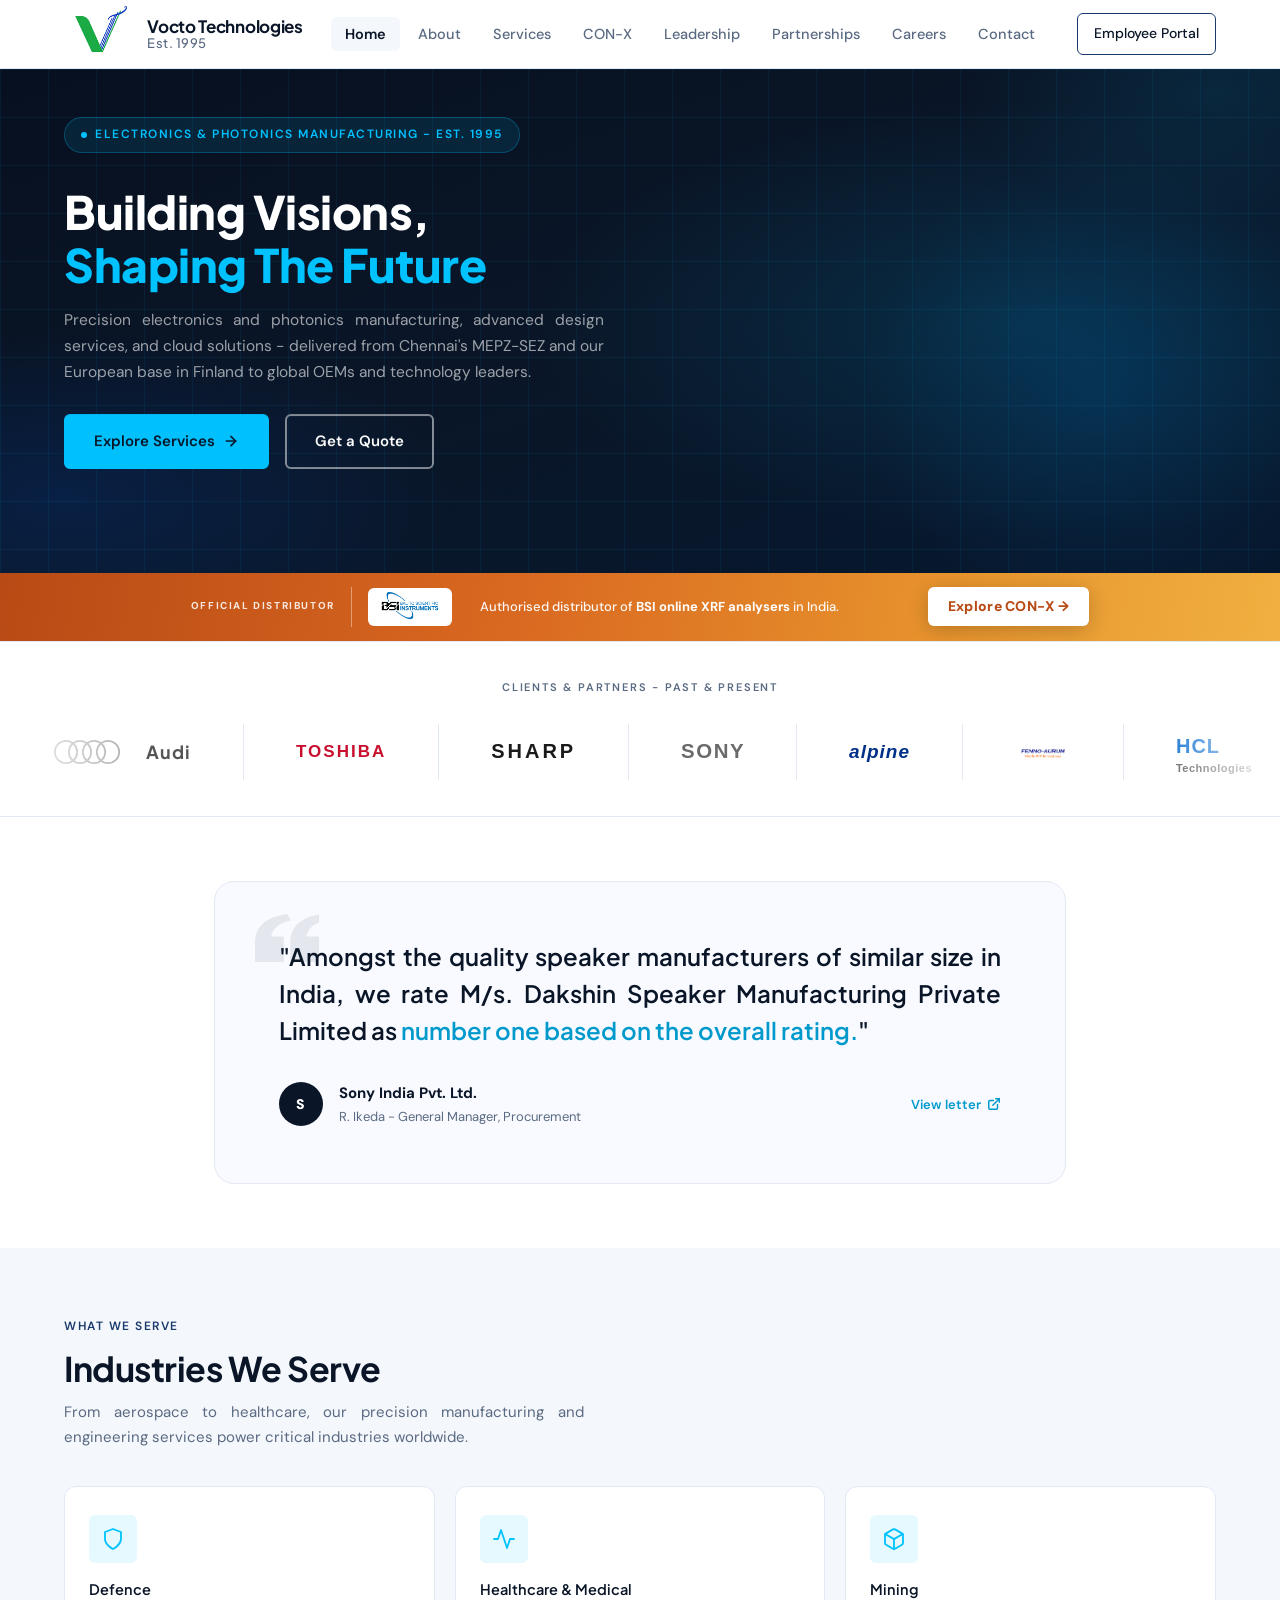
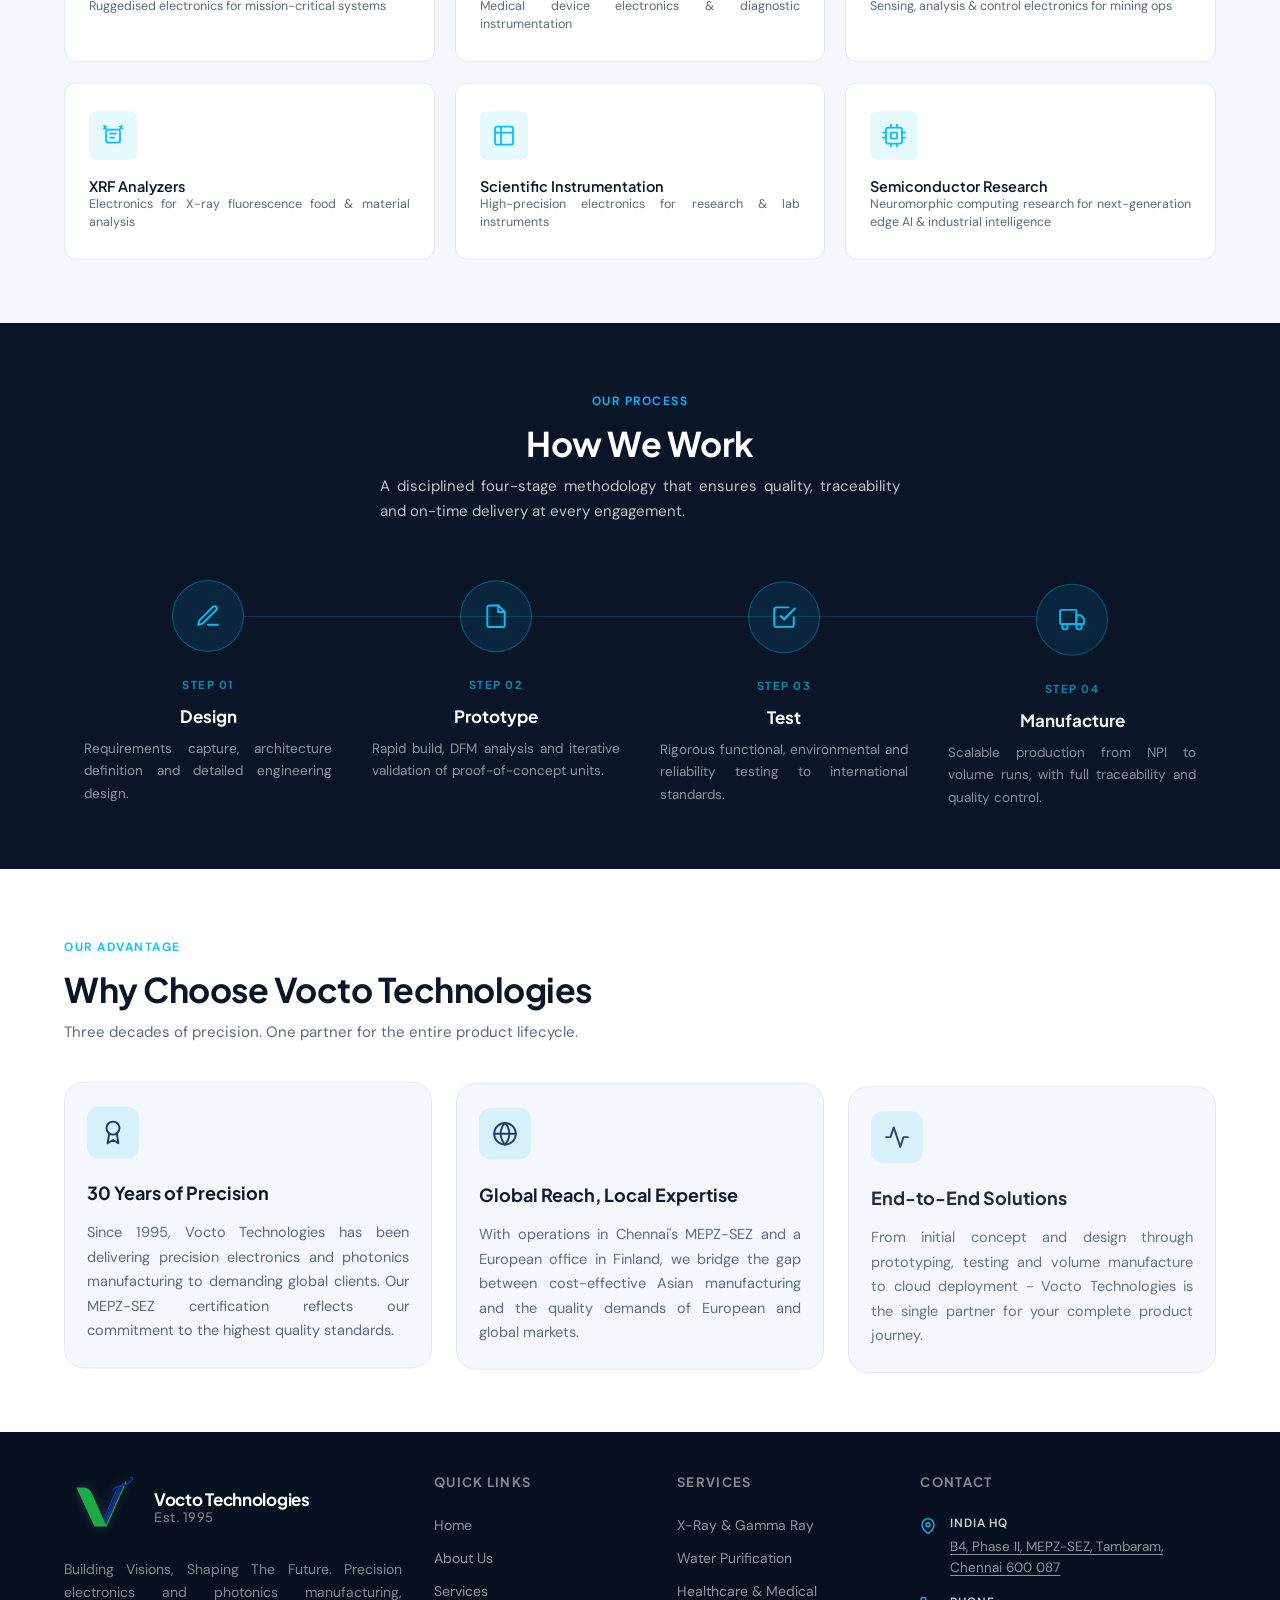
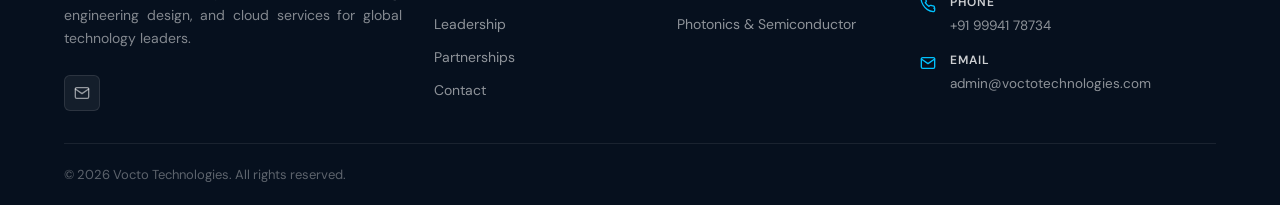
==== commit 8ba2d07b: "Mobile responsiveness: nav, touch targets, forms, layout fixes Co-Authored-By: Claude Opus 5.5 <nore" ====
--- a/index.html
+++ b/index.html
@@ -179,12 +179,12 @@
   <!-- TESTIMONIAL -->
   <section class="section section-white">
     <div class="container" style="max-width:900px;">
-      <div style="background:#F8FAFF;border:1px solid var(--border);border-radius:var(--radius-lg);padding:56px 64px;position:relative;">
+      <div class="testimonial-card" style="background:#F8FAFF;border:1px solid var(--border);border-radius:var(--radius-lg);padding:56px 64px;position:relative;">
         <svg style="position:absolute;top:32px;left:40px;opacity:0.08;" width="64" height="48" viewBox="0 0 64 48" fill="var(--navy)"><path d="M0 48V29.333C0 12.267 10.667 3.2 32 0l4.267 6.4C24.533 8.533 18.133 13.867 16 22.4H28.8V48H0zm35.2 0V29.333C35.2 12.267 45.867 3.2 67.2 0l4.267 6.4C59.733 8.533 53.333 13.867 51.2 22.4H64V48H35.2z"/></svg>
         <p style="font-family:var(--font-head);font-size:clamp(18px,2.5vw,24px);font-weight:600;color:var(--navy);line-height:1.55;margin-bottom:32px;position:relative;">
           "Amongst the quality speaker manufacturers of similar size in India, we rate M/s. Dakshin Speaker Manufacturing Private Limited as <span style="color:var(--cyan-dark);">number one based on the overall rating.</span>"
         </p>
-        <div style="display:flex;align-items:center;gap:16px;">
+        <div style="display:flex;align-items:center;gap:16px;flex-wrap:wrap;">
           <div style="width:44px;height:44px;background:var(--navy);border-radius:50%;display:flex;align-items:center;justify-content:center;flex-shrink:0;">
             <span style="color:white;font-weight:900;font-size:14px;letter-spacing:1px;">S</span>
           </div>
@@ -192,7 +192,7 @@
             <div style="font-weight:700;color:var(--navy);font-size:15px;">Sony India Pvt. Ltd.</div>
             <div style="font-size:13px;color:var(--text-muted);">R. Ikeda  -  General Manager, Procurement</div>
           </div>
-          <a href="#" onclick="openAppreciation('appreciation-sony.jpg','Sony India Customer Appreciation');return false;" style="margin-left:auto;font-size:13px;font-weight:600;color:var(--cyan-dark);display:flex;align-items:center;gap:6px;white-space:nowrap;">
+          <a href="#" onclick="openAppreciation('appreciation-sony.jpg','Sony India Customer Appreciation');return false;" style="margin-left:auto;padding:12px 0;font-size:13px;font-weight:600;color:var(--cyan-dark);display:flex;align-items:center;gap:6px;white-space:nowrap;">
             View letter
             <svg xmlns="http://www.w3.org/2000/svg" width="14" height="14" viewBox="0 0 24 24" fill="none" stroke="currentColor" stroke-width="2.5" stroke-linecap="round" stroke-linejoin="round"><path d="M18 13v6a2 2 0 0 1-2 2H5a2 2 0 0 1-2-2V8a2 2 0 0 1 2-2h6"/><polyline points="15 3 21 3 21 9"/><line x1="10" y1="14" x2="21" y2="3"/></svg>
           </a>
@@ -362,9 +362,7 @@
         <!-- Col 1: Logo + Tagline -->
         <div class="footer-col">
           <div class="footer-logo">
-            <div class="logo-mark">
-              <svg xmlns="http://www.w3.org/2000/svg" viewBox="0 0 24 24" fill="none" stroke="#00C2FF" stroke-width="2.5" stroke-linecap="round" stroke-linejoin="round"><polyline points="20 7 12 17 4 7"></polyline></svg>
-            </div>
+            <img src="logo.png" alt="Vocto Technologies logo" class="logo-img footer-logo-img" />
             <div class="logo-text">
               Vocto Technologies
               
@@ -421,7 +419,7 @@
             </div>
             <div class="footer-contact-text">
               <strong>Phone</strong>
-              
+              <a href="tel:+919994178734" style="color:inherit;">+91 99941 78734</a>
             </div>
           </div>
           <div class="footer-contact-item">
@@ -439,7 +437,7 @@
 
       <!-- Copyright Bar -->
       <div class="footer-bottom">
-        <p class="footer-copy">&copy; 2025 Vocto Technologies. All rights reserved. </p>
+        <p class="footer-copy">&copy; 2026 Vocto Technologies. All rights reserved. </p>
         <div class="footer-bottom-links">
           
           
--- a/styles.css
+++ b/styles.css
@@ -64,6 +64,10 @@
 ul, ol { list-style: none; }
 button, input, textarea, select { font-family: inherit; }
 p { text-align: justify; }
+/* Justified text leaves wide word gaps on narrow screens */
+@media (max-width: 1024px) {
+  p { text-align: left; }
+}
 
 /* --- Container --- */
 .container {
@@ -154,7 +158,7 @@
 .logo-mark svg { width: 22px; height: 22px; }
 
 .logo-img {
-  height: 50px;
+  height: 64px;
   width: auto;
   flex-shrink: 0;
   object-fit: contain;
@@ -236,9 +240,15 @@
 .hamburger {
   display: none;
   flex-direction: column;
+  justify-content: center;
+  align-items: center;
   gap: 5px;
   cursor: pointer;
-  padding: 8px;
+  width: 44px;
+  height: 44px;
+  padding: 0;
+  background: none;
+  border: 0;
   border-radius: var(--radius-sm);
   transition: background var(--transition);
 }
@@ -788,10 +798,11 @@
   box-shadow: 0 8px 28px rgba(0,0,0,0.25);
   animation: none;
 }
+/* the source image is square with wide margins; crop to the logo */
 .bsi-logo-img {
-  height: 28px;
-  width: auto;
-  object-fit: contain;
+  height: 30px;
+  width: 64px;
+  object-fit: cover;
 }
 
 .marquee-section {
@@ -3025,6 +3036,21 @@
   background: var(--navy);
   color: var(--white);
 }
+/* The full menu needs ~1170px; below that use the hamburger */
+@media (max-width: 1199px) {
+  .nav-links { display: none; }
+  .btn-nav-cta.desktop-only,
+  .btn-portal.desktop-only { display: none; }
+  .hamburger { display: flex; }
+}
+@media (max-width: 400px) {
+  .btn { white-space: normal; max-width: 100%; padding-left: 20px; padding-right: 20px; }
+}
+@media (max-width: 360px) {
+  .navbar-inner { gap: 12px; }
+  .logo-img { height: 52px; }
+  .logo-text { font-size: 16px; }
+}
 
 /* ── Business Lines Grid ───────────────────────────────── */
 .biz-grid {
@@ -3234,3 +3260,46 @@
 @media (prefers-reduced-motion: reduce) {
   body { animation: none; transition: none; }
 }
+
+/* =========================================================
+   MOBILE POLISH
+   ========================================================= */
+/* Touch screens of any width (phones in landscape, tablets) */
+@media (pointer: coarse) {
+  /* 16px stops iOS zooming into the page when a field is focused */
+  .form-group input,
+  .form-group select,
+  .form-group textarea { font-size: 16px; }
+
+  .footer-links { gap: 0; }
+  .footer-links a,
+  .footer-contact-text a { display: inline-block; padding: 9px 0; }
+  .social-link { width: 44px; height: 44px; }
+  .office-detail a { display: inline-block; padding: 10px 0; }
+  .bsi-cta { padding: 11px 22px; }
+}
+
+@media (max-width: 768px) {
+  .page-hero { padding-top: 56px; padding-bottom: 48px; }
+  .service-cta-strip { padding: 56px 0; }
+
+  /* Footer: link columns side by side */
+  .footer-grid { grid-template-columns: repeat(2, minmax(0, 1fr)); gap: 28px 20px; }
+  .footer-grid > .footer-col:first-child,
+  .footer-grid > .footer-col:last-child { grid-column: 1 / -1; }
+
+  /* Official distributor band: stacked and centred */
+  .bsi-banner { padding: 18px 0 20px; }
+  .bsi-banner-inner { flex-direction: column; gap: 12px; padding: 0 16px; text-align: center; }
+  .bsi-official { font-size: 11px; }
+  .bsi-logo-img { height: 38px; width: 80px; }
+  .bsi-desc { text-align: center; min-width: 0; font-size: 14px; }
+
+  /* inline padding on the home testimonial is sized for desktop */
+  .testimonial-card { padding: 40px 24px 32px !important; }
+}
+
+@media (max-width: 480px) {
+  .hero-buttons { align-items: stretch; }
+  .hero-buttons .btn { justify-content: center; width: 100%; }
+}
